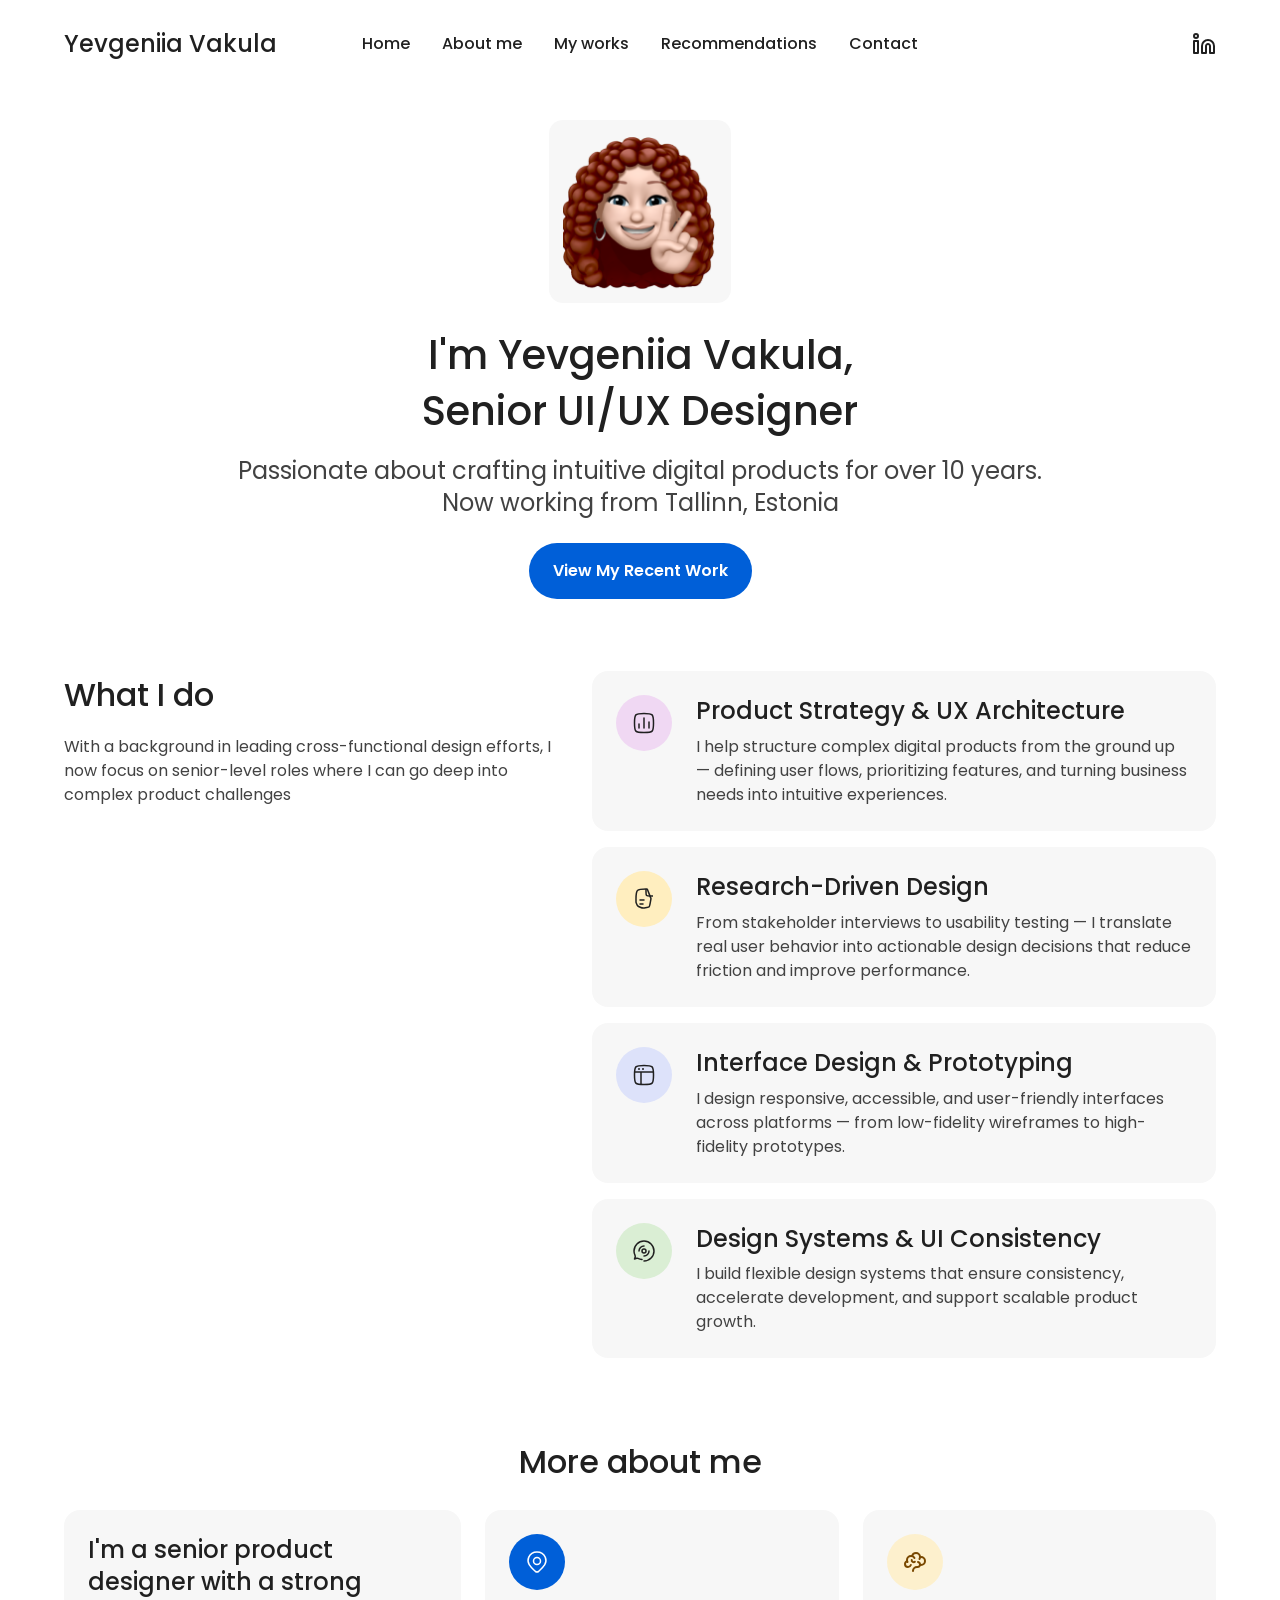
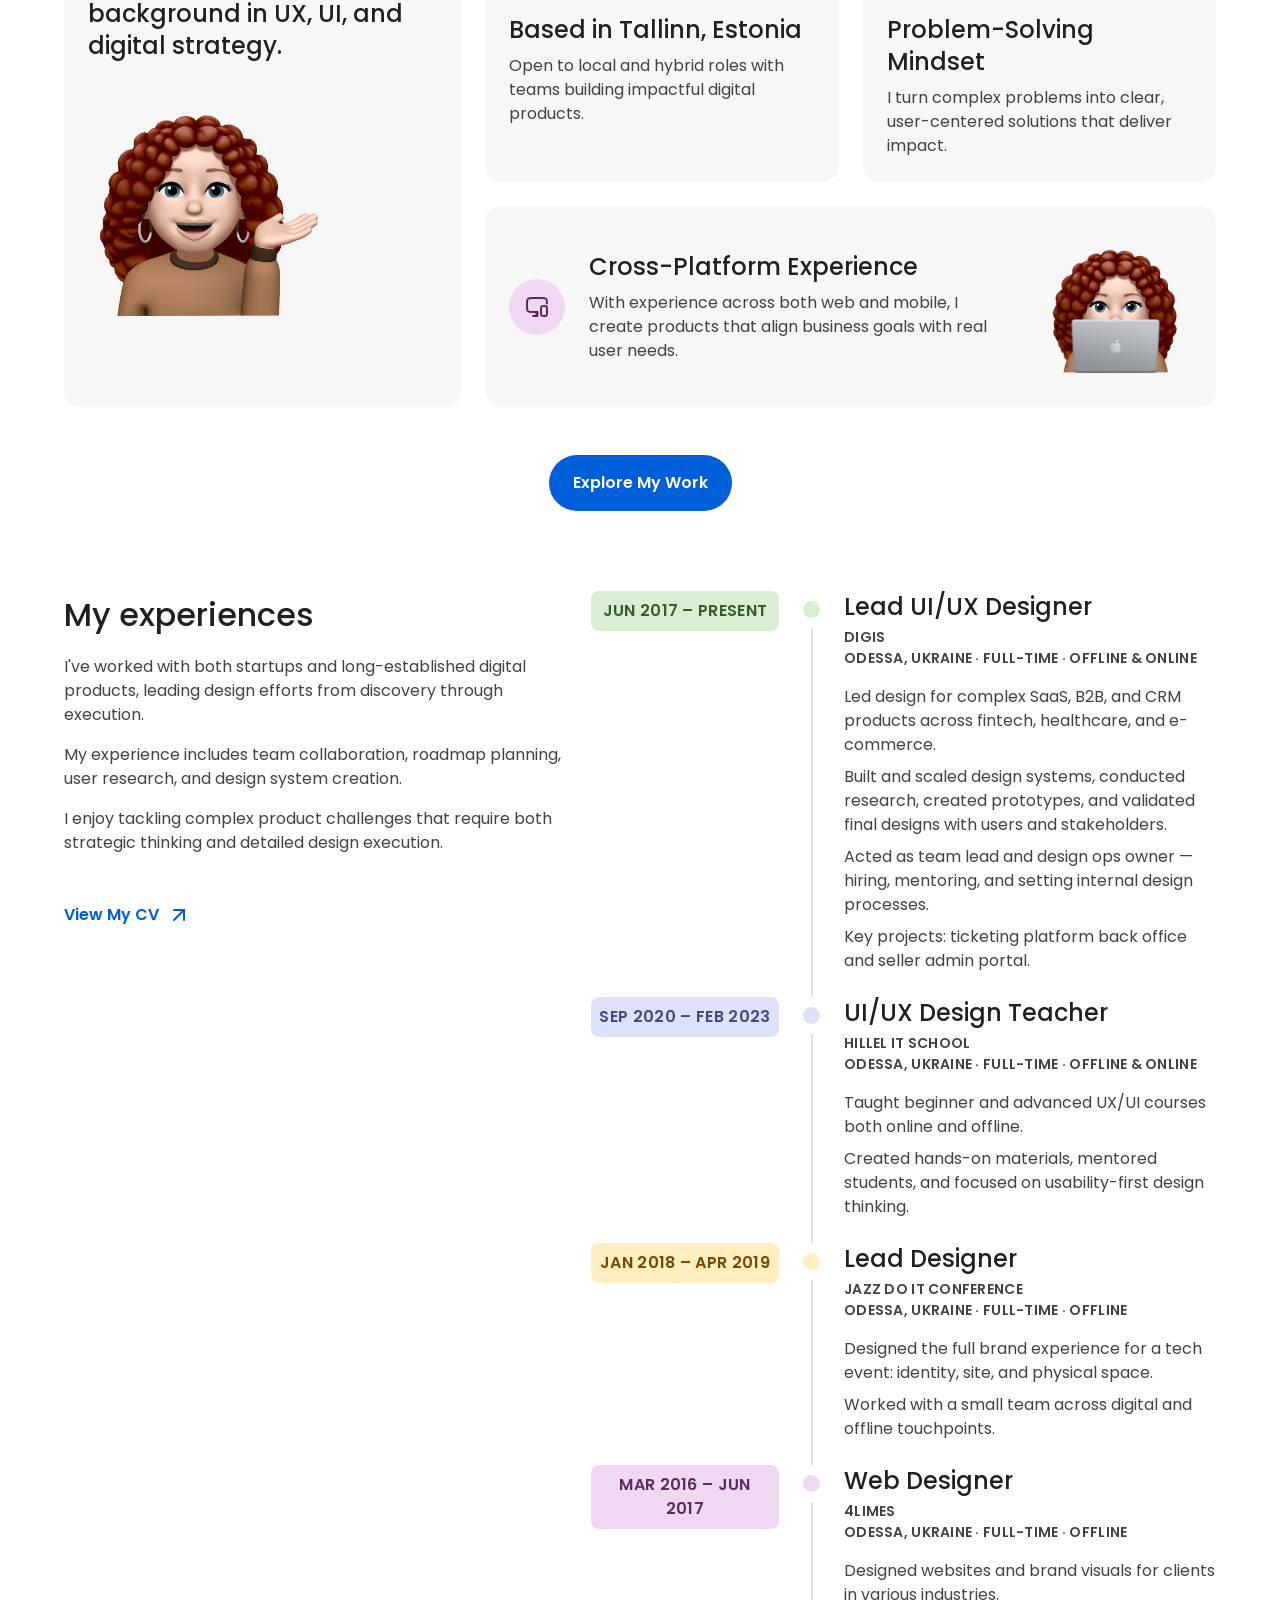
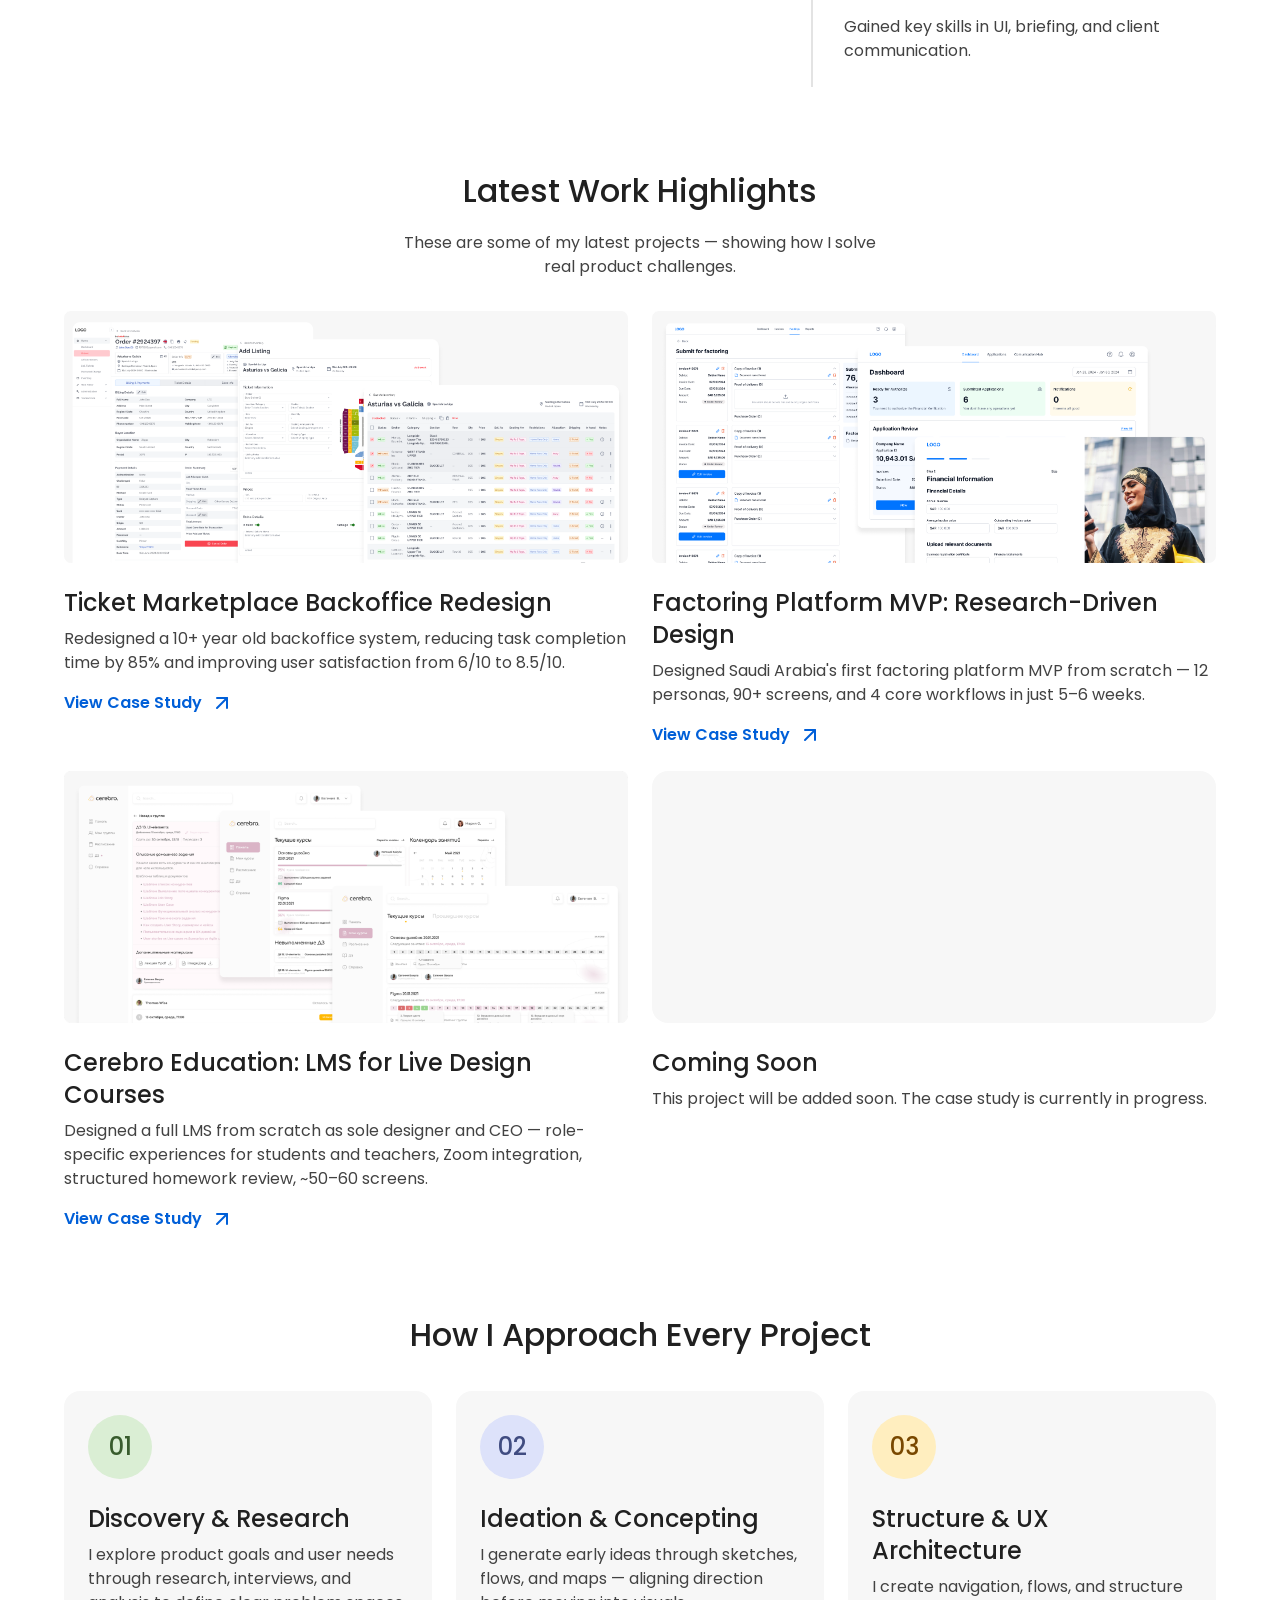
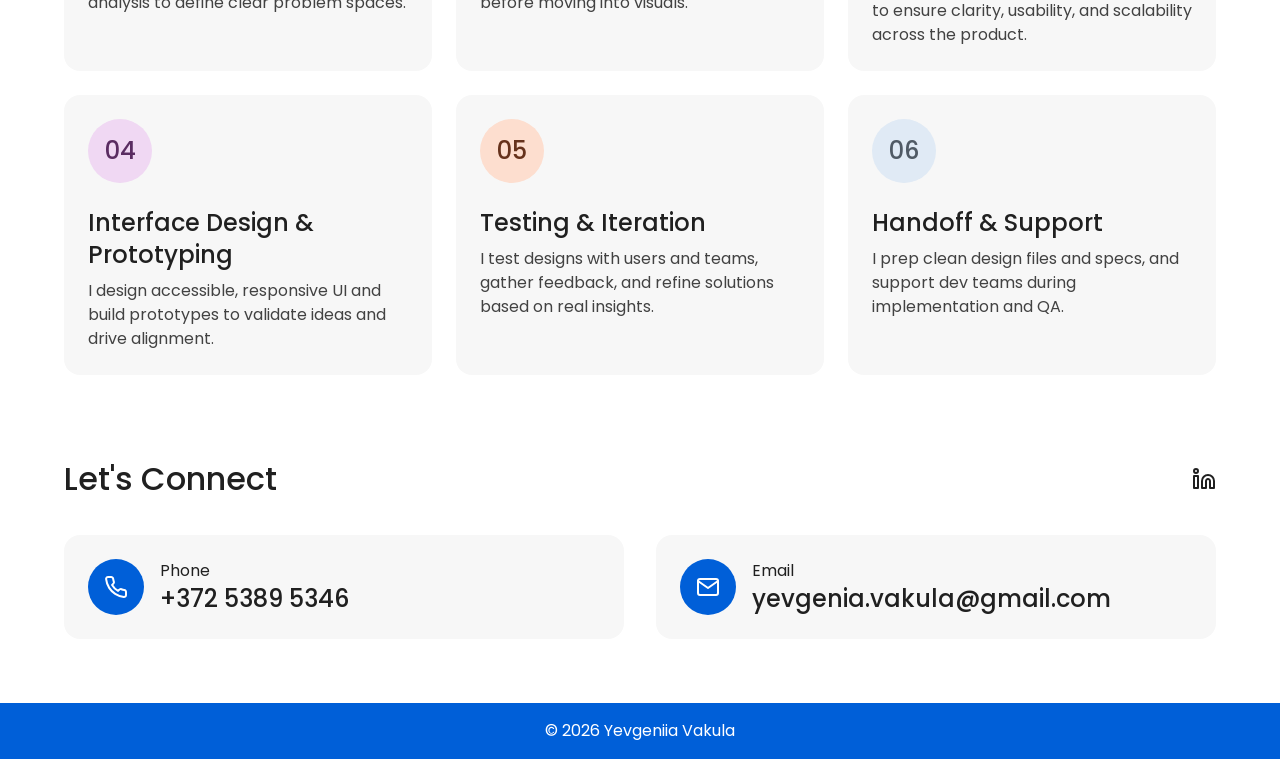
==== public/index.html @ ab2ed12d "comming soon" ====
<!DOCTYPE html>
<html lang="en">
<head>
  <meta charset="UTF-8">
  <meta name="viewport" content="width=device-width, initial-scale=1.0">
  <title>Yevgeniia Vakula — Senior UI/UX Designer</title>
  <link rel="preconnect" href="https://fonts.googleapis.com">
  <link rel="preconnect" href="https://fonts.gstatic.com" crossorigin>
  <link href="https://fonts.googleapis.com/css2?family=Poppins:wght@400;500;600&display=swap" rel="stylesheet">
  <link rel="stylesheet" href="styles.css">
</head>
<body>
  <!-- Header -->
  <header class="header">
    <div class="header__container">
      <a href="index.html" class="header__logo">Yevgeniia Vakula</a>
      <nav class="header__nav">
        <a href="index.html" class="header__link">Home</a>
        <a href="#about" class="header__link">About me</a>
        <a href="#works" class="header__link">My works</a>
        <a href="recommendations.html" class="header__link">Recommendations</a>
        <a href="#contact" class="header__link">Contact</a>
      </nav>
      <div class="header__actions">
        <a href="https://www.linkedin.com/in/yevgeniia-vakula-842a77b6/" target="_blank" rel="noopener" class="header__social" aria-label="LinkedIn">
          <svg width="24" height="24" viewBox="0 0 24 24" fill="none" xmlns="http://www.w3.org/2000/svg">
            <path d="M16 8C17.5913 8 19.1174 8.63214 20.2426 9.75736C21.3679 10.8826 22 12.4087 22 14V21H18V14C18 13.4696 17.7893 12.9609 17.4142 12.5858C17.0391 12.2107 16.5304 12 16 12C15.4696 12 14.9609 12.2107 14.5858 12.5858C14.2107 12.9609 14 13.4696 14 14V21H10V14C10 12.4087 10.6321 10.8826 11.7574 9.75736C12.8826 8.63214 14.4087 8 16 8Z" stroke="currentColor" stroke-width="2" stroke-linecap="round" stroke-linejoin="round"/>
            <path d="M6 9H2V21H6V9Z" stroke="currentColor" stroke-width="2" stroke-linecap="round" stroke-linejoin="round"/>
            <path d="M4 6C5.10457 6 6 5.10457 6 4C6 2.89543 5.10457 2 4 2C2.89543 2 2 2.89543 2 4C2 5.10457 2.89543 6 4 6Z" stroke="currentColor" stroke-width="2" stroke-linecap="round" stroke-linejoin="round"/>
          </svg>
        </a>
        <button class="header__burger" aria-label="Menu" aria-expanded="false">
          <span></span>
          <span></span>
          <span></span>
        </button>
      </div>
    </div>
  </header>

  <!-- Hero Section -->
  <section class="hero">
    <div class="hero__container">
      <div class="hero__sticker">
        <img src="assets/hero-sticker.png" alt="Yevgeniia Vakula" width="154" height="156">
      </div>
      <div class="hero__content">
        <h1 class="title--page hero__title">I'm Yevgeniia Vakula,<br>Senior UI/UX Designer</h1>
        <p class="hero__subtitle">Passionate about crafting intuitive digital products for over 10 years. Now working from Tallinn, Estonia</p>
      </div>
      <a href="#works" class="btn btn--primary">View My Recent Work</a>
    </div>
  </section>

  <!-- Services Section -->
  <section class="services" id="services">
    <div class="services__container">
      <div class="services__intro">
        <h2 class="title--section services__title">What I do</h2>
        <p class="services__subtitle">With a background in leading cross-functional design efforts, I now focus on senior-level roles where I can go deep into complex product challenges</p>
      </div>
      <div class="services__cards">
        <div class="service-card">
          <div class="service-card__icon service-card__icon--purple">
            <img src="assets/icon-analytics.svg" alt="" width="24" height="24">
          </div>
          <div class="service-card__content">
            <h3 class="title--card service-card__title">Product Strategy &amp; UX Architecture</h3>
            <p class="service-card__text">I help structure complex digital products from the ground up — defining user flows, prioritizing features, and turning business needs into intuitive experiences.</p>
          </div>
        </div>
        <div class="service-card">
          <div class="service-card__icon service-card__icon--yellow">
            <img src="assets/icon-file.svg" alt="" width="24" height="24">
          </div>
          <div class="service-card__content">
            <h3 class="title--card service-card__title">Research-Driven Design</h3>
            <p class="service-card__text">From stakeholder interviews to usability testing — I translate real user behavior into actionable design decisions that reduce friction and improve performance.</p>
          </div>
        </div>
        <div class="service-card">
          <div class="service-card__icon service-card__icon--blue">
            <img src="assets/icon-web-design.svg" alt="" width="24" height="24">
          </div>
          <div class="service-card__content">
            <h3 class="title--card service-card__title">Interface Design &amp; Prototyping</h3>
            <p class="service-card__text">I design responsive, accessible, and user-friendly interfaces across platforms — from low-fidelity wireframes to high-fidelity prototypes.</p>
          </div>
        </div>
        <div class="service-card">
          <div class="service-card__icon service-card__icon--green">
            <img src="assets/icon-paint-board.svg" alt="" width="24" height="24">
          </div>
          <div class="service-card__content">
            <h3 class="title--card service-card__title">Design Systems &amp; UI Consistency</h3>
            <p class="service-card__text">I build flexible design systems that ensure consistency, accelerate development, and support scalable product growth.</p>
          </div>
        </div>
      </div>
    </div>
  </section>

  <!-- About Section -->
  <section class="about" id="about">
    <div class="about__container">
      <h2 class="title--section about__title">More about me</h2>
      <div class="about__grid">
        <!-- Left card with intro text and sticker -->
        <div class="about-card about-card--intro">
          <p class="about-card__lead">I'm a senior product designer with a strong background in UX, UI, and digital strategy.</p>
          <img src="assets/sticker-12.png" alt="" class="about-card__sticker about-card__sticker--large" width="238" height="240">
        </div>
        <!-- Right column -->
        <div class="about__right">
          <!-- Top row with two cards -->
          <div class="about__top-row">
            <div class="about-card">
              <div class="about-card__icon about-card__icon--blue">
                <img src="assets/location-01.svg" alt="" width="24" height="24">
              </div>
              <div class="about-card__content">
                <h3 class="title--card about-card__title">Based in Tallinn, Estonia</h3>
                <p class="about-card__text">Open to local and hybrid roles with teams building impactful digital products.</p>
              </div>
            </div>
            <div class="about-card">
              <div class="about-card__icon about-card__icon--yellow">
                <img src="assets/brain.svg" alt="" width="24" height="24">
              </div>
              <div class="about-card__content">
                <h3 class="title--card about-card__title">Problem-Solving Mindset</h3>
                <p class="about-card__text">I turn complex problems into clear, user-centered solutions that deliver impact.</p>
              </div>
            </div>
          </div>
          <!-- Bottom wide card -->
          <div class="about-card about-card--wide">
            <div class="about-card__icon about-card__icon--purple">
              <img src="assets/computer-phone-sync.svg" alt="" width="24" height="24">
            </div>
            <div class="about-card__content">
              <h3 class="title--card about-card__title">Cross-Platform Experience</h3>
              <p class="about-card__text">With experience across both web and mobile, I create products that align business goals with real user needs.</p>
            </div>
            <img src="assets/sticker-24.png" alt="" class="about-card__sticker about-card__sticker--small" width="153" height="152">
          </div>
        </div>
      </div>
      <a href="#works" class="btn btn--primary about__cta">Explore My Work</a>
    </div>
  </section>

  <!-- Experience Section -->
  <section class="experience">
    <div class="experience__container">
      <div class="experience__intro">
        <h2 class="title--section experience__title">My experiences</h2>
        <p class="experience__text">I've worked with both startups and long-established digital products, leading design efforts from discovery through execution.</p>
        <p class="experience__text">My experience includes team collaboration, roadmap planning, user research, and design system creation.</p>
        <p class="experience__text">I enjoy tackling complex product challenges that require both strategic thinking and detailed design execution.</p>
        <a href="#" class="experience__link">
          View My CV
          <svg width="24" height="24" viewBox="0 0 24 24" fill="none" xmlns="http://www.w3.org/2000/svg">
            <path d="M7 17L17 7" stroke="currentColor" stroke-width="2" stroke-linecap="round" stroke-linejoin="round"/>
            <path d="M7 7H17V17" stroke="currentColor" stroke-width="2" stroke-linecap="round" stroke-linejoin="round"/>
          </svg>
        </a>
      </div>
      <div class="timeline">
        <div class="timeline__item timeline__item--green">
          <div class="timeline__date">Jun 2017 – Present</div>
          <div class="timeline__marker">
            <span class="timeline__dot"></span>
            <span class="timeline__line"></span>
          </div>
          <div class="timeline__content">
            <h3 class="title--card timeline__role">Lead UI/UX Designer</h3>
            <p class="timeline__company">DIGIS<br>Odessa, Ukraine · Full-time · Offline &amp; Online</p>
            <p class="timeline__desc">Led design for complex SaaS, B2B, and CRM products across fintech, healthcare, and e-commerce.</p>
            <p class="timeline__desc">Built and scaled design systems, conducted research, created prototypes, and validated final designs with users and stakeholders.</p>
            <p class="timeline__desc">Acted as team lead and design ops owner — hiring, mentoring, and setting internal design processes.</p>
            <p class="timeline__desc">Key projects: ticketing platform back office and seller admin portal.</p>
          </div>
        </div>
        <div class="timeline__item timeline__item--blue">
          <div class="timeline__date">Sep 2020 – Feb 2023</div>
          <div class="timeline__marker">
            <span class="timeline__dot"></span>
            <span class="timeline__line"></span>
          </div>
          <div class="timeline__content">
            <h3 class="title--card timeline__role">UI/UX Design Teacher</h3>
            <p class="timeline__company">Hillel IT School<br>Odessa, Ukraine · Full-time · Offline &amp; Online</p>
            <p class="timeline__desc">Taught beginner and advanced UX/UI courses both online and offline.</p>
            <p class="timeline__desc">Created hands-on materials, mentored students, and focused on usability-first design thinking.</p>
          </div>
        </div>
        <div class="timeline__item timeline__item--yellow">
          <div class="timeline__date">Jan 2018 – Apr 2019</div>
          <div class="timeline__marker">
            <span class="timeline__dot"></span>
            <span class="timeline__line"></span>
          </div>
          <div class="timeline__content">
            <h3 class="title--card timeline__role">Lead Designer</h3>
            <p class="timeline__company">Jazz Do IT Conference<br>Odessa, Ukraine · Full-time · Offline</p>
            <p class="timeline__desc">Designed the full brand experience for a tech event: identity, site, and physical space.</p>
            <p class="timeline__desc">Worked with a small team across digital and offline touchpoints.</p>
          </div>
        </div>
        <div class="timeline__item timeline__item--purple">
          <div class="timeline__date">Mar 2016 – Jun 2017</div>
          <div class="timeline__marker">
            <span class="timeline__dot"></span>
            <span class="timeline__line"></span>
          </div>
          <div class="timeline__content">
            <h3 class="title--card timeline__role">Web Designer</h3>
            <p class="timeline__company">4limes<br>Odessa, Ukraine · Full-time · Offline</p>
            <p class="timeline__desc">Designed websites and brand visuals for clients in various industries.</p>
            <p class="timeline__desc">Gained key skills in UI, briefing, and client communication.</p>
          </div>
        </div>
      </div>
    </div>
  </section>

  <!-- Works Section -->
  <section class="works" id="works">
    <div class="works__container">
      <div class="works__intro">
        <h2 class="title--section works__title">Latest Work Highlights</h2>
        <p class="works__subtitle">These are some of my latest projects — showing how I solve<br>real product challenges.</p>
      </div>
      <div class="works__grid">
        <article class="work-card">
          <div class="work-card__image">
            <img src="assets/work-card-ticket-marketplace.png" alt="Ticket Marketplace Backoffice Redesign - showing order management, listing forms, and seat map interfaces">
          </div>
          <div class="work-card__content">
            <h3 class="title--card work-card__title">Ticket Marketplace Backoffice Redesign</h3>
            <p class="work-card__text">Redesigned a 10+ year old backoffice system, reducing task completion time by 85% and improving user satisfaction from 6/10 to 8.5/10.</p>
            <a href="ticket-marketplace-backoffice-redesign.html" class="work-card__link">
              View Case Study
              <svg width="24" height="24" viewBox="0 0 24 24" fill="none" xmlns="http://www.w3.org/2000/svg">
                <path d="M7 17L17 7" stroke="currentColor" stroke-width="2" stroke-linecap="round" stroke-linejoin="round"/>
                <path d="M7 7H17V17" stroke="currentColor" stroke-width="2" stroke-linecap="round" stroke-linejoin="round"/>
              </svg>
            </a>
          </div>
        </article>
        <article class="work-card">
          <div class="work-card__image">
            <img src="assets/case02-preview.png" alt="Factoring Platform MVP - showing registration, dashboard, and approval workflow interfaces">
          </div>
          <div class="work-card__content">
            <h3 class="title--card work-card__title">Factoring Platform MVP: Research-Driven Design</h3>
            <p class="work-card__text">Designed Saudi Arabia's first factoring platform MVP from scratch — 12 personas, 90+ screens, and 4 core workflows in just 5–6 weeks.</p>
            <a href="factoring-platform-mvp.html" class="work-card__link">
              View Case Study
              <svg width="24" height="24" viewBox="0 0 24 24" fill="none" xmlns="http://www.w3.org/2000/svg">
                <path d="M7 17L17 7" stroke="currentColor" stroke-width="2" stroke-linecap="round" stroke-linejoin="round"/>
                <path d="M7 7H17V17" stroke="currentColor" stroke-width="2" stroke-linecap="round" stroke-linejoin="round"/>
              </svg>
            </a>
          </div>
        </article>
        <article class="work-card">
          <div class="work-card__image">
            <img src="assets/case03-cover.png" alt="Cerebro Education LMS — student and teacher dashboards, lesson navigation, and homework review interfaces">
          </div>
          <div class="work-card__content">
            <h3 class="title--card work-card__title">Cerebro Education: LMS for Live Design Courses</h3>
            <p class="work-card__text">Designed a full LMS from scratch as sole designer and CEO — role-specific experiences for students and teachers, Zoom integration, structured homework review, ~50–60 screens.</p>
            <a href="cerebro-education-lms.html" class="work-card__link">
              View Case Study
              <svg width="24" height="24" viewBox="0 0 24 24" fill="none" xmlns="http://www.w3.org/2000/svg">
                <path d="M7 17L17 7" stroke="currentColor" stroke-width="2" stroke-linecap="round" stroke-linejoin="round"/>
                <path d="M7 7H17V17" stroke="currentColor" stroke-width="2" stroke-linecap="round" stroke-linejoin="round"/>
              </svg>
            </a>
          </div>
        </article>
        <article class="work-card">
          <div class="work-card__image"></div>
          <div class="work-card__content">
            <h3 class="title--card work-card__title">Coming Soon</h3>
            <p class="work-card__text">This project will be added soon. The case study is currently in progress.</p>
          </div>
        </article>
      </div>
    </div>
  </section>

  <!-- Process Section -->
  <section class="process">
    <div class="process__container">
      <h2 class="title--section process__title">How I Approach Every Project</h2>
      <div class="process__cards is-collapsed">
        <div class="process-card">
          <span class="process-card__badge process-card__badge--1">01</span>
          <div class="process-card__content">
            <h3 class="title--card process-card__title">Discovery &amp; Research</h3>
            <p class="process-card__text">I explore product goals and user needs through research, interviews, and analysis to define clear problem spaces.</p>
          </div>
        </div>
        <div class="process-card">
          <span class="process-card__badge process-card__badge--2">02</span>
          <div class="process-card__content">
            <h3 class="title--card process-card__title">Ideation &amp; Concepting</h3>
            <p class="process-card__text">I generate early ideas through sketches, flows, and maps — aligning direction before moving into visuals.</p>
          </div>
        </div>
        <div class="process-card">
          <span class="process-card__badge process-card__badge--3">03</span>
          <div class="process-card__content">
            <h3 class="title--card process-card__title">Structure &amp; UX Architecture</h3>
            <p class="process-card__text">I create navigation, flows, and structure to ensure clarity, usability, and scalability across the product.</p>
          </div>
        </div>
        <div class="process-card">
          <span class="process-card__badge process-card__badge--4">04</span>
          <div class="process-card__content">
            <h3 class="title--card process-card__title">Interface Design &amp; Prototyping</h3>
            <p class="process-card__text">I design accessible, responsive UI and build prototypes to validate ideas and drive alignment.</p>
          </div>
        </div>
        <div class="process-card">
          <span class="process-card__badge process-card__badge--5">05</span>
          <div class="process-card__content">
            <h3 class="title--card process-card__title">Testing &amp; Iteration</h3>
            <p class="process-card__text">I test designs with users and teams, gather feedback, and refine solutions based on real insights.</p>
          </div>
        </div>
        <div class="process-card">
          <span class="process-card__badge process-card__badge--6">06</span>
          <div class="process-card__content">
            <h3 class="title--card process-card__title">Handoff &amp; Support</h3>
            <p class="process-card__text">I prep clean design files and specs, and support dev teams during implementation and QA.</p>
          </div>
        </div>
      </div>
      <button class="process__toggle" aria-expanded="false">
        <span class="process__toggle-more">Show more</span>
        <span class="process__toggle-less">Show less</span>
      </button>
    </div>
  </section>

  <!-- Contact / Footer -->
  <footer class="footer" id="contact">
    <!-- Let's Connect Section -->
    <div class="footer__connect">
      <div class="footer__connect-header">
        <h2 class="title--section footer__title">Let's Connect</h2>
        <a href="https://www.linkedin.com/in/yevgeniia-vakula-842a77b6/" target="_blank" rel="noopener" class="footer__social" aria-label="LinkedIn">
          <svg width="24" height="24" viewBox="0 0 24 24" fill="none" xmlns="http://www.w3.org/2000/svg">
            <path d="M16 8C17.5913 8 19.1174 8.63214 20.2426 9.75736C21.3679 10.8826 22 12.4087 22 14V21H18V14C18 13.4696 17.7893 12.9609 17.4142 12.5858C17.0391 12.2107 16.5304 12 16 12C15.4696 12 14.9609 12.2107 14.5858 12.5858C14.2107 12.9609 14 13.4696 14 14V21H10V14C10 12.4087 10.6321 10.8826 11.7574 9.75736C12.8826 8.63214 14.4087 8 16 8Z" stroke="currentColor" stroke-width="2" stroke-linecap="round" stroke-linejoin="round"/>
            <path d="M6 9H2V21H6V9Z" stroke="currentColor" stroke-width="2" stroke-linecap="round" stroke-linejoin="round"/>
            <path d="M4 6C5.10457 6 6 5.10457 6 4C6 2.89543 5.10457 2 4 2C2.89543 2 2 2.89543 2 4C2 5.10457 2.89543 6 4 6Z" stroke="currentColor" stroke-width="2" stroke-linecap="round" stroke-linejoin="round"/>
          </svg>
        </a>
      </div>
      <div class="footer__cards">
        <div class="footer__card">
          <div class="footer__card-icon">
            <svg width="24" height="24" viewBox="0 0 24 24" fill="none" xmlns="http://www.w3.org/2000/svg">
              <path d="M22 16.92V19.92C22.0011 20.1985 21.9441 20.4742 21.8325 20.7293C21.7209 20.9845 21.5573 21.2136 21.3521 21.4019C21.1469 21.5901 20.9046 21.7335 20.6408 21.8227C20.3769 21.9119 20.0974 21.9451 19.82 21.92C16.7428 21.5856 13.787 20.5341 11.19 18.85C8.77383 17.3147 6.72533 15.2662 5.19 12.85C3.49998 10.2412 2.44824 7.271 2.12 4.18C2.09501 3.90347 2.12788 3.62476 2.21651 3.36162C2.30513 3.09849 2.44757 2.85669 2.63477 2.65162C2.82196 2.44655 3.04981 2.28271 3.30379 2.17052C3.55778 2.05833 3.83234 2.00026 4.11 2H7.11C7.59531 1.99522 8.06579 2.16708 8.43376 2.48353C8.80173 2.79999 9.04208 3.23945 9.11 3.72C9.23662 4.68007 9.47145 5.62273 9.81 6.53C9.94455 6.88792 9.97366 7.27691 9.89391 7.65088C9.81415 8.02485 9.62886 8.36811 9.36 8.64L8.09 9.91C9.51356 12.4135 11.5865 14.4864 14.09 15.91L15.36 14.64C15.6319 14.3711 15.9752 14.1858 16.3491 14.1061C16.7231 14.0263 17.1121 14.0555 17.47 14.19C18.3773 14.5286 19.3199 14.7634 20.28 14.89C20.7658 14.9585 21.2094 15.2032 21.5265 15.5775C21.8437 15.9518 22.0122 16.4296 22 16.92Z" stroke="currentColor" stroke-width="2" stroke-linecap="round" stroke-linejoin="round"/>
            </svg>
          </div>
          <div class="footer__card-content">
            <span class="footer__card-label">Phone</span>
            <a href="tel:+37253895346" class="footer__card-value">+372 5389 5346</a>
          </div>
        </div>
        <div class="footer__card">
          <div class="footer__card-icon">
            <svg width="24" height="24" viewBox="0 0 24 24" fill="none" xmlns="http://www.w3.org/2000/svg">
              <path d="M4 4H20C21.1 4 22 4.9 22 6V18C22 19.1 21.1 20 20 20H4C2.9 20 2 19.1 2 18V6C2 4.9 2.9 4 4 4Z" stroke="currentColor" stroke-width="2" stroke-linecap="round" stroke-linejoin="round"/>
              <path d="M22 6L12 13L2 6" stroke="currentColor" stroke-width="2" stroke-linecap="round" stroke-linejoin="round"/>
            </svg>
          </div>
          <div class="footer__card-content">
            <span class="footer__card-label">Email</span>
            <a href="mailto:yevgenia.vakula@gmail.com" class="footer__card-value">yevgenia.vakula@gmail.com</a>
          </div>
        </div>
      </div>
    </div>
    <!-- Copyright -->
    <div class="footer__copyright">
      <p>&copy; 2026 Yevgeniia Vakula</p>
    </div>
  </footer>

  <script src="script.js"></script>
</body>
</html>
---- public/styles.css ----
/* ============================================
   Design Tokens & CSS Variables
   ============================================ */
:root {
  /* Colors */
  --color-primary: #003662;
  --color-primary-light: #dfecff;
  --color-text-dark: #202020;
  --color-text-body: #424242;
  --color-white: #ffffff;
  --color-gray: #d9d9d9;

  /* Typography */
  --font-family: 'Poppins', -apple-system, BlinkMacSystemFont, 'Segoe UI', Roboto, sans-serif;
  
  /* Font sizes - using clamp for fluid typography */
  --fs-h1: clamp(2rem, 5vw, 3rem);       /* 32px - 48px */
  --fs-h2: clamp(1.5rem, 3vw, 2rem);     /* 24px - 32px */
  --fs-h3: clamp(1.25rem, 2vw, 1.5rem);  /* 20px - 24px */
  --fs-body: clamp(0.938rem, 1.5vw, 1rem); /* 15px - 16px */
  --fs-small: 0.875rem;                   /* 14px */
  
  /* Line heights */
  --lh-tight: 1.33;
  --lh-normal: 1.5;
  --lh-loose: 2;

  /* Spacing */
  --space-xs: 0.5rem;   /* 8px */
  --space-sm: 1rem;     /* 16px */
  --space-md: 1.5rem;   /* 24px */
  --space-lg: 2rem;     /* 32px */
  --space-xl: 4rem;     /* 64px */
  
  /* Container */
  --container-max: 1440px;
  --container-padding: clamp(1.25rem, 5vw, 6.25rem); /* 20px - 100px */

  /* Border radius */
  --radius-sm: 8px;
  --radius-md: 16px;
  --radius-full: 999px;

  /* Transitions */
  --transition-fast: 150ms ease;
  --transition-normal: 300ms ease;
}

/* ============================================
   Reset & Base Styles
   ============================================ */
*, *::before, *::after {
  box-sizing: border-box;
  margin: 0;
  padding: 0;
}

html {
  scroll-behavior: smooth;
  -webkit-text-size-adjust: 100%;
}

body {
  font-family: var(--font-family);
  font-size: var(--fs-body);
  font-weight: 400;
  line-height: var(--lh-normal);
  color: var(--color-text-body);
  background-color: var(--color-white);
  -webkit-font-smoothing: antialiased;
  -moz-osx-font-smoothing: grayscale;
}

img {
  max-width: 100%;
  height: auto;
  display: block;
}

a {
  color: inherit;
  text-decoration: none;
  transition: color var(--transition-fast);
}

button {
  font: inherit;
  cursor: pointer;
  border: none;
  background: none;
}

ul, ol {
  list-style: none;
}

h1, h2, h3, h4, h5, h6 {
  font-weight: 500;
  color: var(--color-text-dark);
  line-height: var(--lh-tight);
}

p {
  margin-bottom: var(--space-sm);
}

p:last-child {
  margin-bottom: 0;
}

strong {
  font-weight: 600;
}

/* ============================================
   Utility Classes
   ============================================ */
.container {
  width: 100%;
  max-width: var(--container-max);
  margin: 0 auto;
  padding-left: var(--container-padding);
  padding-right: var(--container-padding);
}

.visually-hidden {
  position: absolute;
  width: 1px;
  height: 1px;
  padding: 0;
  margin: -1px;
  overflow: hidden;
  clip: rect(0, 0, 0, 0);
  white-space: nowrap;
  border: 0;
}

/* Title Utility Classes - clamp-based typography tiers */
.title--page {
  font-size: clamp(1.75rem, 4vw, 2.5rem); /* 28px - 40px */
  line-height: 1.4;
}

.title--section {
  font-size: clamp(1.5rem, 2.5vw, 2rem); /* 24px - 32px */
  line-height: 1.5;
}

.title--card {
  font-size: clamp(1.25rem, 2vw, 1.5rem); /* 20px - 24px */
  line-height: 1.33;
}

.title--meta {
  font-size: 1rem; /* 16px */
  font-weight: 500;
  line-height: 1.5; /* 24px */
}

/* ============================================
   Button Styles
   ============================================ */
.btn {
  display: inline-flex;
  align-items: center;
  justify-content: center;
  gap: var(--space-xs);
  padding: 16px 24px;
  font-size: 1rem;
  font-weight: 600;
  line-height: 1.5;
  border-radius: var(--radius-full);
  transition: background-color var(--transition-fast), transform var(--transition-fast);
}

.btn:hover {
  transform: translateY(-2px);
}

.btn:active {
  transform: translateY(0);
}

.btn--primary {
  background-color: #005fd8;
  color: var(--color-white);
}

.btn--primary:hover {
  background-color: #0052bd;
}

.btn--icon svg,
.btn--icon img {
  width: 24px;
  height: 24px;
  flex-shrink: 0;
  filter: brightness(0) invert(1);
}

/* ============================================
   Header
   ============================================ */
.header {
  position: relative;
  z-index: 100;
  background-color: var(--color-white);
  transition: box-shadow var(--transition-normal);
}

.header.is-scrolled {
  box-shadow: none;
}

.header__container {
  display: grid;
  grid-template-columns: 1fr auto 1fr;
  align-items: center;
  padding: var(--space-md) var(--container-padding);
  max-width: var(--container-max);
  margin: 0 auto;
}

.header__logo {
  font-size: var(--fs-h3);
  font-weight: 500;
  color: var(--color-text-dark);
}

.header__logo:hover {
  color: #005FD8;
}

.header__nav {
  display: flex;
  align-items: center;
  gap: var(--space-sm);
}

.header__link {
  font-size: var(--fs-body);
  font-weight: 500;
  color: var(--color-text-dark);
  padding: var(--space-xs) var(--space-xs);
}

.header__link:hover,
.header__link--active {
  color: #005FD8;
}

.header__social {
  color: var(--color-text-dark);
}

.header__social:hover {
  color: #005FD8;
}

.header__social svg {
  display: block;
}

.header__actions {
  display: flex;
  align-items: center;
  gap: var(--space-sm);
  justify-content: flex-end;
}

.header__burger {
  display: none;
  flex-direction: column;
  justify-content: space-between;
  width: 24px;
  height: 18px;
  padding: 0;
}

.header__burger span {
  display: block;
  width: 100%;
  height: 2px;
  background-color: var(--color-text-dark);
  transition: transform var(--transition-fast), opacity var(--transition-fast);
}

/* ============================================
   Hero Section
   ============================================ */
.hero {
  background-color: var(--color-white);
  padding: 32px var(--container-padding);
}

.hero__container {
  display: flex;
  flex-direction: column;
  align-items: center;
  gap: 24px;
  max-width: var(--container-max);
  margin: 0 auto;
}

.hero__sticker {
  display: flex;
  align-items: center;
  justify-content: center;
  background-color: #f7f7f7;
  border-radius: 14px;
  padding: 14px;
}

.hero__sticker img {
  width: 154px;
  height: auto;
  display: block;
}

.hero__content {
  max-width: 817px;
  text-align: center;
}

.hero__title {
  margin-bottom: var(--space-sm);
}

.hero__subtitle {
  font-size: clamp(1rem, 2vw, 1.5rem);
  line-height: 1.33;
  color: var(--color-text-body);
}

/* ============================================
   Services Section
   ============================================ */
.services {
  padding: 40px 0;
}

.services__container {
  max-width: var(--container-max);
  margin: 0 auto;
  padding: 0 var(--container-padding);
  display: flex;
  align-items: flex-start;
  gap: 24px;
}

.services__intro {
  width: 504px;
  flex-shrink: 0;
  display: flex;
  flex-direction: column;
  gap: 16px;
  position: sticky;
  top: 100px;
  align-self: flex-start;
}

.services__title {
  margin-bottom: 0;
}

.services__subtitle {
  font-size: 16px;
  line-height: 24px;
  color: var(--color-text-body);
}

.services__cards {
  display: flex;
  flex-direction: column;
  gap: 16px;
  flex: 1;
  min-width: 0;
}

.service-card {
  display: flex;
  gap: 24px;
  padding: 24px;
  background-color: #f7f7f7;
  border-radius: 16px;
}

.service-card__icon {
  width: 56px;
  height: 56px;
  flex-shrink: 0;
  border-radius: 999px;
  display: flex;
  align-items: center;
  justify-content: center;
}

.service-card__icon--purple {
  background-color: #f0d8f3;
}

.service-card__icon--yellow {
  background-color: #ffeebf;
}

.service-card__icon--blue {
  background-color: #dde2fa;
}

.service-card__icon--green {
  background-color: #daeed4;
}

.service-card__icon img {
  width: 24px;
  height: 24px;
}

.service-card__content {
  display: flex;
  flex-direction: column;
  gap: 8px;
  flex: 1;
  min-width: 0;
}

.service-card__title {
  /* Typography via .title--card */
}

.service-card__text {
  font-size: 16px;
  line-height: 24px;
  margin-bottom: 0;
}

/* ============================================
   About Section
   ============================================ */
.about {
  background-color: var(--color-white);
  padding: 40px 0;
}

.about__container {
  display: flex;
  flex-direction: column;
  align-items: center;
  gap: var(--space-md);
  max-width: var(--container-max);
  margin: 0 auto;
  padding: 0 var(--container-padding);
}

.about__title {
  text-align: center;
  margin: 0;
}

.about__grid {
  display: flex;
  gap: var(--space-md);
  width: 100%;
}

.about__right {
  display: flex;
  flex-direction: column;
  gap: var(--space-md);
  flex: 1;
  min-width: 0;
}

.about__top-row {
  display: flex;
  gap: var(--space-md);
}

.about__top-row .about-card {
  flex: 1;
  min-width: 0;
}

/* About Cards */
.about-card {
  background-color: #f7f7f7;
  border-radius: var(--radius-md);
  padding: var(--space-md);
  display: flex;
  flex-direction: column;
  gap: var(--space-md);
}

.about-card--intro {
  width: 397px;
  flex-shrink: 0;
}

.about-card--wide {
  flex-direction: row;
  align-items: center;
  gap: var(--space-md);
}

.about-card--wide .about-card__content {
  flex: 1;
  min-width: 0;
}

.about-card__lead {
  font-size: 24px;
  font-weight: 500;
  line-height: 32px;
  color: var(--color-text-dark);
  margin: 0;
}

.about-card__content {
  display: flex;
  flex-direction: column;
  gap: var(--space-xs);
}

.about-card__title {
  margin: 0;
}

.about-card__text {
  font-size: 16px;
  line-height: 24px;
  color: var(--color-text-body);
  margin: 0;
}

/* Icon circles */
.about-card__icon {
  width: 56px;
  height: 56px;
  border-radius: var(--radius-full);
  display: flex;
  align-items: center;
  justify-content: center;
  flex-shrink: 0;
}

.about-card__icon img {
  width: 24px;
  height: 24px;
}

.about-card__icon--blue {
  background-color: #005fd8;
}

.about-card__icon--yellow {
  background-color: rgba(255, 238, 191, 0.75);
}

.about-card__icon--purple {
  background-color: #f0d8f3;
}

/* Stickers */
.about-card__sticker {
  display: block;
}

.about-card__sticker--large {
  width: 238px;
  height: auto;
}

.about-card__sticker--small {
  width: 153px;
  height: auto;
  flex-shrink: 0;
}

/* About CTA button */
.about__cta {
  margin-top: var(--space-md);
}

/* ============================================
   Experience Section
   ============================================ */
.experience {
  background-color: var(--color-white);
  padding: 40px 0;
}

.experience__container {
  display: flex;
  gap: var(--space-md);
  max-width: var(--container-max);
  margin: 0 auto;
  padding: 0 var(--container-padding);
}

.experience__intro {
  width: 503px;
  flex-shrink: 0;
  position: sticky;
  top: 40px;
  align-self: flex-start;
}

.experience__title {
  margin-bottom: var(--space-sm);
}

.experience__text {
  margin-bottom: var(--space-sm);
}

.experience__intro .btn {
  margin-top: var(--space-lg);
}

.experience__link {
  display: inline-flex;
  align-items: center;
  gap: 8px;
  margin-top: var(--space-lg);
  font-size: 1rem;
  font-weight: 600;
  line-height: 1.5;
  color: #005fd8;
  border-radius: var(--radius-sm);
  transition: opacity var(--transition-fast);
}

.experience__link:hover {
  opacity: 0.8;
}

.experience__link img,
.experience__link svg {
  width: 24px;
  height: 24px;
  flex-shrink: 0;
}

/* Timeline */
.timeline {
  flex: 1;
}

.timeline__item {
  display: flex;
  gap: var(--space-md);
}

.timeline__date {
  width: 188px;
  flex-shrink: 0;
  font-size: var(--fs-body);
  font-weight: 600;
  text-transform: uppercase;
  letter-spacing: 0.02em;
  text-align: center;
  padding: 8px;
  border-radius: var(--radius-sm);
  background-color: var(--timeline-pill-bg, #daeed4);
  color: var(--timeline-pill-color, #385c2d);
  align-self: flex-start;
}

.timeline__marker {
  display: flex;
  flex-direction: column;
  align-items: center;
  gap: 10px;
  padding-top: 10px;
}

.timeline__dot {
  width: 17px;
  height: 17px;
  border-radius: 50%;
  background-color: var(--timeline-dot-color, #daeed4);
  flex-shrink: 0;
}

.timeline__line {
  width: 2px;
  flex: 1;
  background-color: #e3e3e3;
}

.timeline__content {
  flex: 1;
  padding-bottom: var(--space-md);
}

.timeline__role {
  margin-bottom: 4px;
}

.timeline__company {
  font-size: var(--fs-small);
  font-weight: 600;
  text-transform: uppercase;
  letter-spacing: 0.02em;
  color: var(--color-text-body);
  margin-bottom: var(--space-sm);
}

.timeline__desc {
  margin-bottom: var(--space-xs);
}

/* Timeline item color modifiers */
.timeline__item--green {
  --timeline-pill-bg: #daeed4;
  --timeline-pill-color: #385c2d;
  --timeline-dot-color: #daeed4;
}

.timeline__item--blue {
  --timeline-pill-bg: #dde2fa;
  --timeline-pill-color: #404c81;
  --timeline-dot-color: #dde2fa;
}

.timeline__item--yellow {
  --timeline-pill-bg: #ffeebf;
  --timeline-pill-color: #794800;
  --timeline-dot-color: #ffeebf;
}

.timeline__item--purple {
  --timeline-pill-bg: #f0d8f3;
  --timeline-pill-color: #5a2c61;
  --timeline-dot-color: #f0d8f3;
}

.timeline__item--orange {
  --timeline-pill-bg: #fddecf;
  --timeline-pill-color: #66321c;
  --timeline-dot-color: #fddecf;
}

/* ============================================
   Works Section
   ============================================ */
.works {
  padding: 40px 0;
}

.works__container {
  max-width: var(--container-max);
  margin: 0 auto;
  padding: 0 var(--container-padding);
  display: flex;
  flex-direction: column;
  align-items: center;
  gap: var(--space-lg);
}

.works__intro {
  display: flex;
  flex-direction: column;
  align-items: center;
  gap: var(--space-sm);
  text-align: center;
}

.works__title {
  text-align: center;
}

.works__subtitle {
  font-size: 1rem;
  line-height: 24px;
  color: var(--color-text-body);
  max-width: 608px;
  margin: 0;
}

.works__grid {
  display: grid;
  grid-template-columns: repeat(2, 1fr);
  gap: var(--space-md);
  width: 100%;
}

.work-card {
  display: flex;
  flex-direction: column;
  gap: var(--space-md);
  position: relative;
  cursor: pointer;
  transition: transform var(--transition-fast);
}

.work-card:hover {
  transform: translateY(-4px);
}

.work-card__image {
  width: 100%;
  aspect-ratio: 608 / 272;
  background-color: #f7f7f7;
  border-radius: var(--radius-md);
}

.work-card__content {
  display: flex;
  flex-direction: column;
  gap: var(--space-xs);
}

.work-card__title {
  /* Typography via .title--card */
}

.work-card__text {
  margin-bottom: 0;
}

.work-card__link {
  display: inline-flex;
  align-items: center;
  gap: var(--space-xs);
  font-weight: 600;
  line-height: 24px;
  color: #005fd8;
  margin-top: var(--space-xs);
}

.work-card__link::before {
  content: '';
  position: absolute;
  inset: 0;
  z-index: 1;
}

.work-card__link:hover {
  text-decoration: underline;
}

.work-card__link svg {
  width: 24px;
  height: 24px;
}

/* ============================================
   Process Section
   ============================================ */
.process {
  background-color: var(--color-white);
  padding: 40px 0;
}

.process__container {
  max-width: var(--container-max);
  margin: 0 auto;
  padding: 0 var(--container-padding);
  display: flex;
  flex-direction: column;
  align-items: center;
  gap: var(--space-lg);
}

.process__title {
  text-align: center;
  width: 100%;
}

.process__cards {
  display: grid;
  grid-template-columns: repeat(3, 1fr);
  gap: 24px;
  width: 100%;
}

.process-card {
  background-color: #f7f7f7;
  padding: 24px;
  border-radius: 16px;
  display: flex;
  flex-direction: column;
  gap: 24px;
}

.process-card__badge {
  width: 64px;
  height: 64px;
  border-radius: 50%;
  display: flex;
  align-items: center;
  justify-content: center;
  font-size: 24px;
  font-weight: 500;
  line-height: 24px;
  flex-shrink: 0;
}

/* Badge color variants */
.process-card__badge--1 {
  background-color: #daeed4;
  color: #385c2d;
}

.process-card__badge--2 {
  background-color: #dde2fa;
  color: #404c81;
}

.process-card__badge--3 {
  background-color: #ffeebf;
  color: #794800;
}

.process-card__badge--4 {
  background-color: #f0d8f3;
  color: #5a2c61;
}

.process-card__badge--5 {
  background-color: #fddecf;
  color: #66321c;
}

.process-card__badge--6 {
  background-color: #e0eaf5;
  color: #505a65;
}

.process-card__content {
  display: flex;
  flex-direction: column;
  gap: 8px;
}

.process-card__title {
  /* Typography via .title--card */
}

.process-card__text {
  font-size: 16px;
  line-height: 24px;
  color: var(--color-text-body);
  margin-bottom: 0;
}

/* Toggle button - hidden on desktop */
.process__toggle {
  display: none;
  font-size: 16px;
  font-weight: 600;
  line-height: 24px;
  color: #005fd8;
  background: none;
  border: none;
  cursor: pointer;
  padding: 0;
  transition: opacity var(--transition-fast);
}

.process__toggle:hover {
  opacity: 0.8;
}

.process__toggle-less {
  display: none;
}

.process__toggle[aria-expanded="true"] .process__toggle-more {
  display: none;
}

.process__toggle[aria-expanded="true"] .process__toggle-less {
  display: inline;
}

/* ============================================
   Footer
   ============================================ */
.footer {
  background-color: var(--color-white);
}

/* Let's Connect Section */
.footer__connect {
  display: flex;
  flex-direction: column;
  gap: 32px;
  max-width: var(--container-max);
  margin: 0 auto;
  padding: 40px var(--container-padding) 64px;
}

.footer__connect-header {
  display: flex;
  align-items: center;
  justify-content: space-between;
}

.footer__title {
  margin: 0;
}

.footer__social {
  color: var(--color-text-dark);
  display: flex;
  align-items: center;
  justify-content: center;
}

.footer__social:hover {
  color: #005fd8;
}

.footer__social svg {
  display: block;
}

/* Contact Cards Row */
.footer__cards {
  display: flex;
  gap: 32px;
}

.footer__card {
  flex: 1;
  display: flex;
  gap: 16px;
  align-items: flex-start;
  background-color: #f7f7f7;
  padding: 24px;
  border-radius: 16px;
}

.footer__card-icon {
  display: flex;
  align-items: center;
  justify-content: center;
  background-color: #005fd8;
  padding: 16px;
  border-radius: 999px;
  flex-shrink: 0;
}

.footer__card-icon svg {
  display: block;
  color: var(--color-white);
}

.footer__card-content {
  display: flex;
  flex-direction: column;
}

.footer__card-label {
  font-size: 16px;
  font-weight: 400;
  line-height: 24px;
  color: var(--color-text-dark);
}

.footer__card-value {
  font-size: 24px;
  font-weight: 500;
  line-height: 32px;
  color: var(--color-text-dark);
}

.footer__card-value:hover {
  color: #005fd8;
}

/* Copyright Bar */
.footer__copyright {
  background-color: #005fd8;
  padding: 16px var(--container-padding);
  text-align: center;
}

.footer__copyright p {
  font-size: 16px;
  font-weight: 400;
  line-height: 24px;
  color: var(--color-white);
  margin: 0;
}

/* ============================================
   Case Study Page - New Layout
   ============================================ */

/* Title for case page (40px/56px semibold) */
.title--case-page {
  font-size: clamp(1.75rem, 4vw, 2.5rem); /* 28px - 40px */
  font-weight: 600;
  line-height: 1.4;
  color: var(--color-text-dark);
}

/* Case Hero */
.case-hero {
  padding: 40px 0;
}

.case-hero__container {
  max-width: var(--container-max);
  margin: 0 auto;
  padding: 0 var(--container-padding);
  display: flex;
  flex-direction: column;
  gap: 64px;
}

.case-hero__info {
  display: flex;
  flex-direction: column;
  gap: 32px;
}

.case-hero__title {
  text-align: center;
  margin: 0;
}

/* Case Cover Image */
.case-hero__cover {
  width: 100%;
  background-color: #f7f7f7;
  border-radius: 16px;
  overflow: hidden;
}

.case-hero__cover-img {
  width: 100%;
  height: auto;
  display: block;
}

/* Hero Grid: Left column + Overview card */
.case-hero__grid {
  display: flex;
  gap: 24px;
  width: 100%;
}

.case-hero__left {
  flex: 1;
  display: flex;
  flex-direction: column;
  gap: 24px;
  min-width: 0;
}

/* Overview Card */
.case-card--overview {
  width: 397px;
  flex-shrink: 0;
  align-self: stretch;
}

.case-overview__items {
  display: flex;
  flex-direction: column;
  gap: 16px;
}

.case-overview__item {
  display: flex;
  flex-direction: column;
  gap: 4px;
}

.case-overview__label {
  font-size: 16px;
  font-weight: 600;
  line-height: 24px;
  text-transform: uppercase;
  letter-spacing: 0.02em;
  color: var(--color-text-body);
}

.case-overview__value {
  font-size: 16px;
  font-weight: 400;
  line-height: 24px;
  color: var(--color-text-dark);
  margin: 0;
}

.case-overview__value p {
  margin: 0;
}

/* Case Card Base */
.case-card {
  background-color: #f7f7f7;
  border-radius: 16px;
  padding: 24px;
  display: flex;
  flex-direction: column;
  gap: 8px;
}

/* Card Variations */
.case-card--gray {
  background-color: #f7f7f7;
}

.case-card--gray h2,
.case-card--gray h4 {
  margin: 0;
}

.case-card--gray p {
  margin: 0;
}

.case-card--orange {
  background-color: #fddecf;
}

.case-card--orange h2,
.case-card--orange h4,
.case-card__title--orange {
  color: #66321c;
  margin: 0;
}

.case-card--orange p {
  color: #66321c;
  margin: 0;
}

.case-card--green {
  background-color: #daeed4;
}

.case-card--green h2,
.case-card--green h4,
.case-card__title--green {
  color: #385c2d;
  margin: 0;
}

.case-card--green p {
  color: #385c2d;
  margin: 0;
}

/* Bullets list */
.case-list--bullets li::before {
  background-color: var(--color-text-body);
}

/* Case Sections */
.case-section {
  padding: 40px 0;
}

.case-section--compact {
  padding: 24px 0;
}

.case-section--research .case-image-frame {
  border: none;
}

.case-section--nav {
  padding-top: 40px;
  padding-bottom: 64px;
}

.case-section__container {
  max-width: var(--container-max);
  margin: 0 auto;
  padding: 0 var(--container-padding);
}

.case-section__header {
  display: flex;
  flex-direction: column;
  gap: 16px;
  margin-bottom: 32px;
}

.case-section__header--center {
  text-align: center;
  align-items: center;
}

.case-section__subtitle {
  font-size: 16px;
  line-height: 24px;
  color: var(--color-text-body);
  max-width: 606px;
  margin: 0;
}

.case-section__subtitle--wide {
  max-width: 780px;
}

/* Case Cards */
.case-cards-row {
  display: flex;
  gap: 24px;
}

.case-card--half {
  flex: 1;
  min-width: 0;
}

.case-card__header {
  display: flex;
  align-items: center;
  gap: 24px;
}

.case-card__icon {
  width: 56px;
  height: 56px;
  border-radius: 50%;
  display: flex;
  align-items: center;
  justify-content: center;
  flex-shrink: 0;
}

.case-card__icon--yellow {
  background-color: rgba(255, 238, 191, 0.75);
}

.case-card__icon--blue {
  background-color: #005fd8;
}

.case-card__icon--blue img {
  filter: brightness(0) invert(1);
}

.case-card__icon--purple {
  background-color: #f0d8f3;
}

.case-card__icon--green {
  background-color: #daeed4;
}

/* Case List (bullet points) */
.case-list {
  display: flex;
  flex-direction: column;
  gap: 16px;
  list-style: none;
  margin: 0;
  padding: 0;
}

.case-list li {
  display: flex;
  align-items: flex-start;
  gap: 8px;
  font-size: 16px;
  line-height: 24px;
  color: var(--color-text-body);
}

.case-list li::before {
  content: '';
  width: 8px;
  height: 8px;
  background-color: var(--color-text-body);
  border-radius: 50%;
  flex-shrink: 0;
  margin-top: 8px;
}

/* Green list styling (for My Solution cards) */
.case-list.case-list--green {
  list-style: disc;
  padding-left: 24px;
  gap: 8px;
}

.case-list.case-list--green li {
  display: list-item;
  list-style-type: disc;
  color: #385c2d;
}

.case-list.case-list--green li::marker {
  color: #385c2d;
}

.case-list.case-list--green li::before {
  display: none;
}

/* Case Approach Layout (My Approach section) */
.case-approach {
  display: flex;
  gap: 24px;
}

.case-approach__column {
  flex: 1;
  display: flex;
  flex-direction: column;
  gap: 24px;
}

.case-approach__header {
  display: flex;
  align-items: center;
  gap: 24px;
}

.case-approach__icon {
  width: 56px;
  height: 56px;
  border-radius: 50%;
  display: flex;
  align-items: center;
  justify-content: center;
  flex-shrink: 0;
}

.case-approach__icon--green {
  background-color: #daeed4;
}

.case-approach__icon--blue {
  background-color: #005fd8;
}

.case-approach__icon--blue img {
  filter: brightness(0) invert(1);
}

.case-approach__items {
  display: flex;
  flex-direction: column;
  gap: 8px;
}

.case-approach__item {
  background-color: #f7f7f7;
  padding: 16px;
  border-radius: 12px;
  font-size: 16px;
  line-height: 24px;
  color: var(--color-text-body);
}

/* Solution Block */
.case-solution-block {
  display: flex;
  flex-direction: column;
  gap: 56px;
  margin-bottom: 80px;
}

.case-solution-block:last-child {
  margin-bottom: 0;
}

/* Solution Intro (header + cards grouped) */
.case-solution__intro {
  display: flex;
  flex-direction: column;
  align-items: center;
  gap: 16px;
}

/* Solution Header (label + title) */
.case-solution__header {
  display: flex;
  flex-direction: column;
  align-items: center;
  gap: 16px;
}

.case-solution__label {
  display: inline-flex;
  padding: 8px;
  border-radius: 8px;
  background-color: #e0eaf5;
  font-size: 16px;
  font-weight: 600;
  line-height: 24px;
  text-transform: uppercase;
  letter-spacing: 0.02em;
  color: #505a65;
}

.case-solution__label--purple {
  background-color: #f0d8f3;
  color: #5a2c61;
}

.case-solution__title {
  text-align: center;
  margin: 0;
}

/* Solution Row (cards + images side by side) */
.case-solution-row {
  display: flex;
  gap: 24px;
  margin-bottom: 32px;
}

.case-solution__cards {
  width: 396px;
  flex-shrink: 0;
  display: flex;
  flex-direction: column;
  gap: 24px;
}

.case-solution__images {
  flex: 1;
  display: flex;
  flex-direction: column;
  gap: 16px;
  min-width: 0;
}

/* Solution Section (title + image) */
.case-solution__section {
  display: flex;
  flex-direction: column;
  gap: 24px;
}

.case-solution__section h4 {
  margin: 0;
}

/* Image Frame */
.case-image-frame {
  border: 1px solid #e3e5e8;
  border-radius: 16px;
  overflow: hidden;
}

.case-image-frame__img {
  width: 100%;
  height: 100%;
  object-fit: cover;
  display: block;
}

.case-image-frame--full {
  width: 100%;
}

.case-image-frame--half {
  flex: 1;
  min-width: 0;
}

/* Image Caption */
.case-image-caption {
  font-size: 16px;
  line-height: 24px;
  color: var(--color-text-body);
  margin: 0;
}

/* Images Row (side by side) */
.case-images-row {
  display: flex;
  gap: 24px;
}

/* Modals Grid */
.case-modals-grid {
  display: flex;
  gap: 24px;
}

.case-modals-grid__left {
  width: 555px;
  flex-shrink: 0;
  display: flex;
  flex-direction: column;
  gap: 24px;
}

.case-modals-grid__right {
  flex: 1;
  min-width: 0;
}

/* Case Impact Items */
.case-impact-list {
  display: flex;
  flex-direction: column;
  gap: 16px;
}

.case-impact-item {
  display: flex;
  gap: 16px;
  align-items: flex-start;
}

.case-impact-item__icon {
  width: 40px;
  height: 40px;
  border-radius: 50%;
  display: flex;
  align-items: center;
  justify-content: center;
  flex-shrink: 0;
}

.case-impact-item__icon--purple {
  background-color: #f0d8f3;
}

.case-impact-item__icon--green {
  background-color: #daeed4;
}

.case-impact-item__icon--blue {
  background-color: #dde2fa;
}

.case-impact-item__icon--yellow {
  background-color: #ffeebf;
}

.case-impact-item__content {
  display: flex;
  flex-direction: column;
  gap: 4px;
  font-size: 16px;
  line-height: 24px;
}

.case-impact-item__content strong {
  color: var(--color-text-dark);
}

.case-impact-item__content span {
  color: var(--color-text-body);
}

/* Image Placeholders */
.case-image-placeholder {
  background-color: #f7f7f7;
  border-radius: 16px;
  flex: 1;
  min-height: 200px;
}

.case-image-placeholder--wide {
  width: 100%;
  height: 240px;
  flex: none;
}

.case-image-placeholder--large {
  width: 100%;
  height: 360px;
  flex: none;
  background-color: #f7f7f7;
  border-radius: 16px;
}

/* Flow Section */
.case-flow-section {
  display: flex;
  flex-direction: column;
  gap: 40px;
}

.case-flow-block {
  display: flex;
  flex-direction: column;
  gap: 16px;
}

.case-flow-block h4 {
  margin: 0;
}

.case-flow-header {
  display: flex;
  align-items: center;
  gap: 16px;
  flex-wrap: wrap;
}

.case-flow-hint {
  font-size: 1rem;
  line-height: 1.5;
  font-weight: 400;
  color: var(--color-text-body);
}

.case-flow-image {
  width: 100%;
  height: auto;
  border-radius: 8px;
}

/* Case Chips (Design System) */
.case-chips {
  display: flex;
  flex-wrap: wrap;
  gap: 16px;
  justify-content: center;
}

.case-chip {
  padding: 8px;
  border-radius: 8px;
  font-size: 16px;
  font-weight: 600;
  line-height: 24px;
  text-transform: uppercase;
  letter-spacing: 0.02em;
}

.case-chip--green {
  background-color: #daeed4;
  color: #385c2d;
}

.case-chip--blue {
  background-color: #dde2fa;
  color: #404c81;
}

.case-chip--yellow {
  background-color: #ffeebf;
  color: #794800;
}

.case-chip--purple {
  background-color: #f0d8f3;
  color: #5a2c61;
}

.case-chip--orange {
  background-color: #fddecf;
  color: #66321c;
}

.case-chip--gray {
  background-color: #e0eaf5;
  color: #505a65;
}

/* Case Challenges */
.case-challenges {
  display: flex;
  gap: 24px;
}

.case-challenge-card {
  flex: 1;
  background-color: #f7f7f7;
  border-radius: 16px;
  padding: 24px;
  display: flex;
  flex-direction: column;
  gap: 24px;
}

.case-challenge-card__badge {
  width: 64px;
  height: 64px;
  border-radius: 50%;
  display: flex;
  align-items: center;
  justify-content: center;
  font-size: 24px;
  font-weight: 500;
  line-height: 24px;
}

.case-challenge-card__badge--green {
  background-color: #daeed4;
  color: #385c2d;
}

.case-challenge-card__badge--blue {
  background-color: #dde2fa;
  color: #404c81;
}

.case-challenge-card__badge--yellow {
  background-color: #ffeebf;
  color: #794800;
}

.case-challenge-card__badge--purple {
  background-color: #f0d8f3;
  color: #5a2c61;
}

.case-challenge-card__content {
  display: flex;
  flex-direction: column;
  gap: 8px;
}

.case-challenge-card__content h4 {
  margin: 0;
}

.case-challenge-card__content p {
  margin: 0;
}

/* Why This Project Matters */
.case-why-matters {
  display: flex;
  gap: 24px;
}

.case-why-matters__intro {
  width: 503px;
  flex-shrink: 0;
  display: flex;
  flex-direction: column;
  gap: 16px;
}

.case-why-matters__intro h2 {
  margin: 0;
}

.case-why-matters__intro p {
  margin: 0;
}

.case-why-matters__competencies {
  flex: 1;
  display: flex;
  flex-direction: column;
  gap: 24px;
}

.case-why-matters__competencies h3 {
  margin: 0;
}

.case-competencies-list {
  display: flex;
  flex-direction: column;
  gap: 8px;
}

.case-competency-item {
  background-color: #f7f7f7;
  padding: 16px;
  border-radius: 16px;
  font-size: 16px;
  line-height: 24px;
  color: var(--color-text-body);
}

/* Two-column text layout */
.case-text-columns {
  display: flex;
  gap: 24px;
}

.case-text-columns > * {
  flex: 1;
  min-width: 0;
}

/* Case Navigation Cards */
.case-nav-cards {
  display: flex;
  gap: 32px;
}

.case-nav-card {
  flex: 1;
  display: flex;
  align-items: center;
  gap: 16px;
  background-color: #f7f7f7;
  padding: 24px;
  border-radius: 16px;
  transition: background-color var(--transition-fast);
}

.case-nav-card:hover {
  background-color: #ebebeb;
}

.case-nav-card--next {
  justify-content: flex-end;
}

.case-nav-card svg {
  flex-shrink: 0;
  color: var(--color-text-dark);
}

.case-nav-card__content {
  display: flex;
  flex-direction: column;
}

.case-nav-card__label {
  font-size: 16px;
  line-height: 24px;
  color: var(--color-text-dark);
}

.case-nav-card__title {
  font-size: 24px;
  font-weight: 500;
  line-height: 32px;
  color: var(--color-text-dark);
}

/* ============================================
   Recommendations Page
   ============================================ */
.recommendations__hero {
  background-color: var(--color-primary-light);
  padding: var(--space-xl) 0;
  text-align: center;
}

.recommendations__hero-container {
  max-width: var(--container-max);
  margin: 0 auto;
  padding: 0 var(--container-padding);
}

.recommendations__title {
  margin-bottom: var(--space-sm);
}

.recommendations__subtitle {
  font-size: clamp(1.125rem, 2vw, 1.5rem);
}

.recommendations__list {
  padding: var(--space-xl) 0;
}

.recommendations__container {
  max-width: var(--container-max);
  margin: 0 auto;
  padding: 0 var(--container-padding);
  display: grid;
  grid-template-columns: repeat(2, 1fr);
  gap: var(--space-lg);
}

.testimonial {
  background-color: var(--color-primary-light);
  padding: var(--space-lg);
  border-radius: var(--radius-md);
}

.testimonial__quote {
  font-size: var(--fs-body);
  font-style: italic;
  line-height: var(--lh-normal);
  margin-bottom: var(--space-md);
}

.testimonial__author {
  display: flex;
  align-items: center;
  gap: var(--space-sm);
}

.testimonial__avatar {
  width: 56px;
  height: 56px;
  border-radius: 50%;
  background-color: var(--color-gray);
  flex-shrink: 0;
}

.testimonial__name {
  display: block;
  font-weight: 600;
  color: var(--color-text-dark);
}

.testimonial__role {
  font-size: var(--fs-small);
  color: var(--color-text-body);
}

.recommendations__cta {
  background-color: var(--color-primary-light);
  padding: var(--space-xl) 0;
  text-align: center;
}

.recommendations__cta-container {
  max-width: var(--container-max);
  margin: 0 auto;
  padding: 0 var(--container-padding);
}

.recommendations__cta-title {
  margin-bottom: var(--space-sm);
}

.recommendations__cta-text {
  max-width: 600px;
  margin: 0 auto var(--space-lg);
}

/* ============================================
   How I Worked / Process Flow
   ============================================ */

/* Subsection title (24px/32px) */
.title--subsection {
  font-size: clamp(1.25rem, 2vw, 1.5rem);
  line-height: 1.33;
  font-weight: 500;
  color: var(--color-text-dark);
}

/* Process title centered */
.case-process__title {
  text-align: center;
  margin-bottom: 24px;
}

/* Wider subtitle for How I Worked */
.case-section__subtitle--wide {
  max-width: 816px;
}

/* Process flow wrapper */
.case-process-wrapper {
  position: relative;
  margin-bottom: 40px;
  /* Shrink to fit content and center */
  display: flex;
  flex-direction: column;
  width: fit-content;
  max-width: 100%;
  margin-left: auto;
  margin-right: auto;
}

/* Process flow row */
.case-process-flow {
  display: flex;
  align-items: center;
  gap: 8px;
}

/* Curved return arrow - aligned with chip centers */
.case-process-arrow-return {
  display: block;
  /* Offset by half chip width (75px) on each side to align with chip centers */
  width: calc(100% - 150px);
  max-width: 1100px;
  height: auto;
  margin: 8px auto 0;
}

/* Process chips */
.case-process-chip {
  width: 150px;
  padding: 8px;
  border-radius: 8px;
  font-size: 16px;
  font-weight: 600;
  line-height: 24px;
  text-transform: uppercase;
  letter-spacing: 0.02em;
  text-align: center;
  flex-shrink: 0;
}

.case-process-chip--green {
  background-color: #daeed4;
  color: #385c2d;
}

.case-process-chip--blue {
  background-color: #dde2fa;
  color: #404c81;
}

.case-process-chip--yellow {
  background-color: #ffeebf;
  color: #794800;
}

.case-process-chip--purple {
  background-color: #f0d8f3;
  color: #5a2c61;
}

.case-process-chip--orange {
  background-color: #fddecf;
  color: #66321c;
}

/* Process arrow */
.case-process-arrow {
  flex: 1;
  min-width: 60px;
  max-width: 108px;
  height: 15px;
}

/* ============================================
   Solutions Block Layout
   ============================================ */

/* Solution block container */
.case-solution-block {
  display: flex;
  flex-direction: column;
  gap: 56px;
  margin-bottom: 80px;
}

.case-solution-block:last-child {
  margin-bottom: 0;
}

/* Solution row (side by side) */
.case-solution-row {
  display: flex;
  gap: 24px;
  margin-bottom: 24px;
}

/* Narrow card for problem */
.case-card--narrow {
  width: 398px;
  flex-shrink: 0;
  align-self: flex-start;
}

/* Stack of cards (for solutions 2 & 3) */
.case-solution-cards-stack {
  width: 397px;
  flex-shrink: 0;
  display: flex;
  flex-direction: column;
  gap: 24px;
}

/* Solution card with header (My Solution) */
.case-solution-card {
  width: 397px;
  flex-shrink: 0;
  display: flex;
  flex-direction: column;
  gap: 24px;
}

.case-solution-card__header {
  display: flex;
  align-items: center;
  gap: 24px;
}

/* Comparison images container */
.case-comparison-images {
  flex: 1;
  display: flex;
  flex-direction: column;
  gap: 24px;
  min-width: 0;
}

/* Comparison frame with label */
.case-comparison-frame {
  position: relative;
  border: 1px solid #f7f7f7;
  border-radius: 16px;
  overflow: hidden;
  flex: 1;
  min-height: 200px;
}

.case-comparison-frame .case-image-placeholder {
  border-radius: 0;
  min-height: 100%;
}

/* Comparison labels */
.case-comparison-label {
  position: absolute;
  top: 8px;
  right: 8px;
  padding: 4px 8px;
  border-radius: 4px;
  font-size: 12px;
  font-weight: 600;
  line-height: 18px;
  text-transform: uppercase;
  letter-spacing: 0.02em;
  z-index: 1;
}

.case-comparison-label--reference {
  background-color: #f5dbdb;
  color: #7a3838;
}

.case-comparison-label--redesign {
  background-color: #daeed4;
  color: #385c2d;
}

/* Comparison images */
.case-comparison-image {
  width: 100%;
  height: 100%;
  object-fit: cover;
  border-radius: 16px;
}

/* Flow section */
.case-flow-section {
  display: flex;
  flex-direction: column;
  gap: 40px;
}

.case-flow-block {
  display: flex;
  flex-direction: column;
  gap: 16px;
}

/* Flow image placeholders */
.case-image-placeholder--flow {
  width: 100%;
  height: 60px;
  flex: none;
}

.case-image-placeholder--flow-tall {
  width: 100%;
  height: 180px;
  flex: none;
}

/* Flow images */
.case-flow-image {
  width: 100%;
  height: auto;
  border-radius: 8px;
}

/* Side by side images row */
.case-images-row {
  display: flex;
  gap: 24px;
}

/* Detail images */
.case-detail-image {
  flex: 1;
  min-width: 0;
  border-radius: 16px;
  border: 1px solid #f7f7f7;
  object-fit: cover;
}

.case-image-placeholder--half {
  flex: 1;
  min-height: 300px;
  aspect-ratio: 3196 / 2036;
}

/* ============================================
   Impact Metrics Grid
   ============================================ */

.case-impact-grid {
  background-color: #f7f7f7;
  border-radius: 16px;
  padding: 24px;
  text-align: center;
  display: flex;
  flex-direction: column;
  align-items: center;
  gap: 24px;
}

.case-impact-grid__title {
  margin: 0;
}

.case-impact-grid__items {
  display: flex;
  gap: 16px;
  width: 100%;
}

.case-impact-metric {
  flex: 1;
  display: flex;
  flex-direction: column;
  align-items: center;
  gap: 8px;
  text-align: center;
}

.case-impact-metric__value {
  font-size: 40px;
  font-weight: 600;
  line-height: 40px;
  color: #005fd8;
}

.case-impact-metric__content {
  display: flex;
  flex-direction: column;
  gap: 0;
  font-size: 16px;
  line-height: 24px;
}

.case-impact-metric__content strong {
  font-weight: 600;
  text-transform: uppercase;
  letter-spacing: 0.02em;
  color: var(--color-text-dark);
}

.case-impact-metric__content span {
  color: var(--color-text-body);
}

/* Impact grid modifiers */
.case-impact-grid--blue .case-impact-metric__content strong {
  color: #005fd8;
}

.case-impact-grid__also-included {
  margin: 0;
  font-size: 16px;
  line-height: 24px;
  color: var(--color-text-body);
  width: 100%;
}

.case-impact-grid__also-included strong {
  color: #005fd8;
  text-transform: uppercase;
  letter-spacing: 0.02em;
}

/* ============================================
   Section Header Spacing Modifiers
   ============================================ */

.case-section__header--gap-lg {
  margin-bottom: 64px;
}

.case-section__header--gap-md {
  margin-bottom: 40px;
}

/* ============================================
   Before/After Slider
   ============================================ */

.ba-slider {
  position: relative;
  overflow: hidden;
  border: 1px solid #f7f7f7;
  border-radius: 16px;
  user-select: none;
}

.ba-slider__before {
  display: block;
  width: 100%;
}

.ba-slider__before img {
  width: 100%;
  height: auto;
  display: block;
}

.ba-slider__after {
  position: absolute;
  top: 0;
  left: 0;
  width: 100%;
  height: 100%;
  clip-path: inset(0 0 0 var(--position, 50%));
  background-color: #fff;
}

.ba-slider__after img {
  width: 100%;
  height: auto;
  display: block;
}

.ba-slider__line {
  position: absolute;
  top: 0;
  bottom: 0;
  left: var(--position, 50%);
  width: 2px;
  background-color: #005fd8;
  transform: translateX(-50%);
  pointer-events: none;
  z-index: 2;
}

.ba-slider__handle {
  position: absolute;
  top: 50%;
  left: var(--position, 50%);
  transform: translate(-50%, -50%);
  width: 42px;
  height: 42px;
  border-radius: 50%;
  background-color: #005fd8;
  display: flex;
  align-items: center;
  justify-content: center;
  pointer-events: none;
  z-index: 3;
  box-shadow: 0 2px 8px rgba(0, 0, 0, 0.15);
}

.ba-slider__handle svg {
  flex-shrink: 0;
}

.ba-slider__range {
  position: absolute;
  top: 0;
  left: 0;
  width: 100%;
  height: 100%;
  opacity: 0;
  cursor: ew-resize;
  z-index: 4;
  margin: 0;
  padding: 0;
  -webkit-appearance: none;
  appearance: none;
}

.ba-slider__label {
  position: absolute;
  top: 15px;
  padding: 4px;
  border-radius: 4px;
  background-color: #005fd8;
  font-size: 12px;
  font-weight: 600;
  line-height: 18px;
  text-transform: uppercase;
  letter-spacing: 0.02em;
  color: #fff;
  z-index: 2;
  pointer-events: none;
}

.ba-slider__label--before {
  left: 15px;
}

.ba-slider__label--after {
  right: 15px;
}

/* ============================================
   Problem/Solution Cards
   ============================================ */

.case-ps-row {
  display: flex;
  gap: 24px;
  flex-wrap: wrap;
}

.case-ps-card {
  display: flex;
  align-items: flex-end;
  justify-content: space-between;
  gap: 24px;
  padding: 24px;
  background-color: #f7f7f7;
  border-radius: 16px;
}

.case-ps-card--problem {
  flex-direction: row;
  align-items: flex-end;
  flex: 1;
  min-width: 0;
}

.case-ps-card--insight {
  flex-direction: row;
  align-items: flex-end;
  flex: 1;
  min-width: 0;
  position: relative;
  padding-right: 340px;
}

.case-ps-card--solution {
  background-color: #f7f7f7;
  flex-direction: column;
  align-items: flex-start;
  flex: 1;
  min-width: 0;
}

.case-ps-card__body {
  flex: 1;
  min-width: 0;
  display: flex;
  flex-direction: column;
  gap: 8px;
  align-self: stretch;
}

.case-ps-card__body p {
  margin: 0;
  font-size: 16px;
  line-height: 24px;
  color: var(--color-text-body);
}

.case-ps-card__header {
  display: flex;
  align-items: center;
  gap: 24px;
}

.case-ps-card__header h4,
.case-ps-card__header p {
  margin: 0;
}

.case-ps-card__icon {
  width: 56px;
  height: 56px;
  border-radius: 50%;
  display: flex;
  align-items: center;
  justify-content: center;
  flex-shrink: 0;
}

.case-ps-card__icon--green {
  background-color: #daeed4;
}

.case-ps-card__icon--orange {
  background-color: #fddecf;
}

.case-ps-card__sticker-wrap {
  flex-shrink: 0;
}

.case-ps-card__sticker {
  object-fit: contain;
}

.case-ps-card__sticker--lg {
  width: 152px;
  height: 152px;
}

.case-ps-card__sticker--sm {
  width: 56px;
  height: 56px;
}

.case-ps-card--insight .case-ps-card__sticker-wrap {
  position: absolute;
  top: 24px;
  bottom: 24px;
  right: 24px;
  flex-shrink: unset;
}

.case-ps-card--insight .case-ps-card__sticker {
  height: 100%;
  width: auto;
  object-position: bottom right;
}

.case-ps-card--insight .case-ps-card__sticker--lg,
.case-ps-card--insight .case-ps-card__sticker--sm {
  width: auto;
  height: 100%;
}

.case-ps-list {
  margin: 0;
  padding-left: 20px;
  display: flex;
  flex-direction: column;
  gap: 8px;
  list-style-type: disc;
}

.case-ps-list li {
  font-size: 16px;
  line-height: 24px;
  color: var(--color-text-dark);
}

.case-ps-card--solution h4 {
  color: var(--color-text-dark);
  margin: 0;
}

/* ============================================
   Process Timeline
   ============================================ */

.case-process-timeline {
  display: flex;
  gap: 24px;
}

.case-process-timeline__intro {
  width: 503px;
  flex-shrink: 0;
  position: sticky;
  top: 40px;
  align-self: flex-start;
  display: flex;
  flex-direction: column;
  gap: 16px;
}

.case-process-timeline__intro h2 {
  margin: 0;
}

.case-process-timeline__intro p {
  margin: 0;
  font-size: 16px;
  line-height: 24px;
  color: var(--color-text-body);
}

.case-process-timeline__steps {
  display: flex;
  flex-direction: column;
  gap: 0;
}

.case-process-timeline .timeline__date {
  width: auto;
}

.case-process-timeline .timeline__content {
  display: flex;
  flex-direction: column;
  gap: 16px;
}

.case-process-timeline .timeline__content h3 {
  margin: 0;
}

.case-process-timeline .timeline__desc {
  margin-bottom: 0;
}

.case-step {
  display: grid;
  grid-template-columns: auto auto 1fr;
  grid-template-rows: auto 1fr;
  gap: 0 16px;
  align-items: start;
}

.case-step__badge {
  grid-row: 1;
  grid-column: 1;
  padding: 8px 16px;
  border-radius: 8px;
  font-size: 14px;
  font-weight: 600;
  text-transform: uppercase;
  letter-spacing: 0.02em;
  flex-shrink: 0;
}

.case-step__badge--green { background-color: #daeed4; color: #385c2d; }
.case-step__badge--blue { background-color: #dde2fa; color: #404c81; }
.case-step__badge--yellow { background-color: #ffeebf; color: #794800; }
.case-step__badge--purple { background-color: #f0d8f3; color: #5a2c61; }
.case-step__badge--orange { background-color: #fddecf; color: #66321c; }

.case-step__marker {
  grid-row: 1 / -1;
  grid-column: 2;
  display: flex;
  flex-direction: column;
  align-items: center;
  padding-top: 8px;
}

.case-step__dot {
  width: 12px;
  height: 12px;
  border-radius: 50%;
  flex-shrink: 0;
}

.case-step__dot--green { background-color: #385c2d; }
.case-step__dot--blue { background-color: #404c81; }
.case-step__dot--yellow { background-color: #794800; }
.case-step__dot--purple { background-color: #5a2c61; }
.case-step__dot--orange { background-color: #66321c; }

.case-step__line {
  display: block;
  width: 2px;
  flex: 1;
  min-height: 24px;
  background-color: #e3e5e8;
  margin-top: 8px;
}

.case-step__content {
  grid-row: 1 / -1;
  grid-column: 3;
  display: flex;
  flex-direction: column;
  gap: 16px;
  padding-bottom: 32px;
}

.case-step__content h3,
.case-step__content h4 {
  margin: 0;
}

.case-step__content p {
  margin: 0;
  font-size: 16px;
  line-height: 24px;
  color: var(--color-text-body);
}

.case-step__list {
  margin: 0;
  padding-left: 20px;
  font-size: 16px;
  line-height: 24px;
  color: var(--color-text-body);
  list-style-type: disc;
}

.case-step__insights {
  display: flex;
  flex-direction: column;
  gap: 8px;
}

.case-step__insights-label {
  font-size: 14px;
  font-weight: 600;
  line-height: 18px;
  letter-spacing: 0.02em;
  text-transform: uppercase;
  color: var(--color-text-body);
}

.case-step__insights p {
  margin: 0;
  font-size: 16px;
  line-height: 24px;
  color: var(--color-text-body);
}

/* ============================================
   Challenges Grid v2
   ============================================ */

.case-challenges-grid {
  display: grid;
  grid-template-columns: repeat(2, 1fr);
  gap: 24px;
}

.case-challenge-v2 {
  background-color: #f7f7f7;
  border-radius: 16px;
  padding: 24px;
  display: flex;
  flex-direction: column;
  gap: 16px;
}

.case-challenge-v2__header {
  display: flex;
  align-items: flex-start;
  gap: 24px;
}

.case-challenge-v2__badge {
  width: 56px;
  height: 56px;
  border-radius: 50%;
  display: flex;
  align-items: center;
  justify-content: center;
  font-size: 24px;
  font-weight: 600;
  line-height: 1;
  flex-shrink: 0;
}

.case-challenge-v2__badge--green { background-color: #daeed4; color: #385c2d; }
.case-challenge-v2__badge--blue { background-color: #dde2fa; color: #404c81; }
.case-challenge-v2__badge--yellow { background-color: #ffeebf; color: #794800; }
.case-challenge-v2__badge--purple { background-color: #f0d8f3; color: #5a2c61; }

.case-challenge-v2__header h4 {
  margin: 0;
  flex: 1;
}

.case-challenge-v2 p {
  margin: 0;
  font-size: 16px;
  line-height: 24px;
  color: var(--color-text-body);
}

/* ============================================
   Qualitative Results
   ============================================ */

.case-qualitative {
  display: flex;
  flex-direction: column;
  gap: 24px;
  margin-top: 40px;
}

.case-qualitative__title {
  margin: 0;
}

.case-qualitative__grid {
  display: grid;
  grid-template-columns: repeat(2, 1fr);
  gap: 24px;
}

.case-qualitative__item {
  background-color: #f7f7f7;
  padding: 16px;
  border-radius: 12px;
  font-size: 16px;
  line-height: 24px;
  color: var(--color-text-body);
}

/* ============================================
   Solution Section Header & Disclaimer
   ============================================ */

.case-solution__section-header {
  display: flex;
  flex-direction: column;
  gap: 8px;
  margin-bottom: 16px;
}

.case-solution__section-header h4 {
  margin: 0;
}

.case-solution__disclaimer {
  font-size: 14px;
  line-height: 20px;
  color: var(--color-text-body);
  font-style: italic;
  margin: 0;
}

.case-image-frame__label {
  font-size: 14px;
  font-weight: 600;
  line-height: 20px;
  color: var(--color-text-body);
  margin: 0;
}

/* ============================================
   Responsive Breakpoints
   ============================================ */

/* Tablet landscape and below (1200px) */
@media (max-width: 1200px) {
  .services__intro {
    width: 400px;
  }
  
  .experience__container {
    flex-direction: column;
  }
  
  .experience__intro {
    width: 100%;
    position: static;
  }
  
  .timeline__date {
    width: auto;
    min-width: 150px;
  }

  .case-process-timeline {
    flex-direction: column;
  }

  .case-process-timeline__intro {
    width: 100%;
    position: static;
  }

  .case-ps-card--insight {
    padding-right: 260px;
  }
}

/* Tablet portrait (992px) */
@media (max-width: 992px) {
  .hero__content {
    max-width: 100%;
  }
  
  .about__grid {
    flex-direction: column;
  }
  
  .about-card--intro {
    width: 100%;
  }
  
  .about__top-row {
    flex-direction: column;
  }
  
  .about-card--wide {
    flex-direction: column;
    align-items: flex-start;
  }
  
  .about-card--wide .about-card__sticker--small {
    display: none;
  }
  
  .about-card__sticker--large {
    width: 180px;
    align-self: center;
  }
  
  .services__container {
    flex-direction: column;
  }
  
  .services__intro {
    width: 100%;
    position: static;
    text-align: center;
  }
  
  .service-card {
    flex-direction: column;
    align-items: flex-start;
  }
  
  .works__grid {
    grid-template-columns: 1fr;
  }
  
  .works__subtitle br {
    display: none;
  }
  
  .case-ps-card--insight {
    padding-right: 200px;
  }

  .footer__cards {
    flex-direction: column;
  }

  .footer__card-value {
    font-size: 18px;
    line-height: 28px;
  }
  
  /* Case page tablet */
  .case-hero__grid {
    flex-direction: column;
  }
  
  .case-card--overview {
    width: 100%;
  }
  
  .case-callout__icon {
    width: 80px;
    height: 80px;
  }
  
  .case-callout__icon svg {
    width: 36px;
    height: 36px;
  }
  
  .case-solution {
    flex-direction: column;
  }
  
  .case-solution__cards {
    width: 100%;
  }
  
  .case-why-matters {
    flex-direction: column;
  }
  
  .case-why-matters__intro {
    width: 100%;
  }
  
  .case-challenges {
    flex-wrap: wrap;
  }
  
  .case-challenge-card {
    flex: 1 1 calc(50% - 12px);
    min-width: 280px;
  }
  
  .recommendations__container {
    grid-template-columns: 1fr;
  }
  
  /* New solution layout tablet */
  .case-solution-row {
    flex-direction: column;
  }
  
  .case-card--narrow,
  .case-solution-card,
  .case-solution-cards-stack,
  .case-solution__cards {
    width: 100%;
  }
  
  .case-images-row {
    flex-direction: column;
  }

  .case-image-placeholder--half {
    min-height: 200px;
  }
  
  .case-detail-image {
    width: 100%;
  }
  
  .case-impact-grid__items {
    flex-wrap: wrap;
  }
  
  .case-impact-metric {
    flex: 1 1 calc(50% - 8px);
    min-width: 140px;
  }
  
  /* Modals grid tablet */
  .case-modals-grid {
    flex-direction: column;
  }
  
  .case-modals-grid__left {
    width: 100%;
  }

  .case-challenges-grid {
    grid-template-columns: 1fr;
  }

  .case-qualitative__grid {
    grid-template-columns: 1fr;
  }

  .case-ps-row {
    flex-direction: column;
  }
}

/* Mobile landscape (768px) */
@media (max-width: 768px) {
  .header__container {
    display: flex;
    justify-content: space-between;
  }
  
  .header__nav {
    display: none;
    position: absolute;
    top: 100%;
    left: 0;
    right: 0;
    flex-direction: column;
    background-color: var(--color-white);
    padding: var(--space-md);
    box-shadow: 0 4px 12px rgba(0, 0, 0, 0.1);
  }
  
  .header__nav.is-open {
    display: flex;
  }
  
  .header__burger {
    display: flex;
  }
  
  .header__burger[aria-expanded="true"] span:nth-child(1) {
    transform: rotate(45deg) translate(5px, 5px);
  }
  
  .header__burger[aria-expanded="true"] span:nth-child(2) {
    opacity: 0;
  }
  
  .header__burger[aria-expanded="true"] span:nth-child(3) {
    transform: rotate(-45deg) translate(6px, -6px);
  }
  
  .service-card {
    flex-direction: column;
  }
  
  /* Footer mobile */
  .footer__connect {
    padding: 32px var(--container-padding) 48px;
  }
  
  .timeline__item {
    display: grid;
    grid-template-columns: auto 1fr;
    grid-template-rows: auto 1fr;
    gap: 0 var(--space-sm);
  }
  
  .timeline__marker {
    grid-row: 1 / -1;
    grid-column: 1;
    padding-top: 4px;
  }
  
  .timeline__date {
    grid-row: 1;
    grid-column: 2;
    width: auto;
    text-align: left;
    align-self: center;
    margin-bottom: var(--space-sm);
  }
  
  .timeline__content {
    grid-row: 2;
    grid-column: 2;
  }
  
  .timeline__line {
    width: 2px;
    height: auto;
    flex: 1;
  }
  
  /* Case page mobile */
  .case-hero__grid {
    flex-direction: column;
    gap: 16px;
  }
  
  .case-card--overview {
    width: 100%;
  }
  
  .case-callout {
    flex-direction: column;
    align-items: center;
    text-align: center;
  }
  
  .case-callout__icon {
    display: none;
  }
  
  .case-cards-row {
    flex-direction: column;
  }
  
  .case-text-columns {
    flex-direction: column;
  }
  
  .case-approach {
    flex-direction: column;
  }
  
  .case-approach__header {
    gap: 16px;
  }

  .case-card {
    padding: 16px;
    gap: 16px;
  }
  
  /* Solution blocks mobile */
  .case-solution-block {
    gap: 40px;
    margin-bottom: 40px;
  }
  
  .case-solution-row {
    margin-bottom: 24px;
  }
  
  .case-modals-grid__left {
    width: 100%;
  }
  
  /* Process flow mobile */
  .case-process-flow {
    flex-wrap: wrap;
    justify-content: center;
    gap: 8px;
  }
  
  .case-process-chip {
    padding: 6px 12px;
    font-size: 14px;
    line-height: 20px;
    width: auto;
  }
  
  .case-process-arrow {
    display: none;
  }
  
  .case-process-arrow-return {
    display: none;
  }
  
  .case-images-row {
    flex-direction: column;
  }
  
  .case-detail-image {
    width: 100%;
  }
  
  /* Impact metrics mobile */
  .case-impact-metric {
    flex: 1 1 100%;
  }
  
  .case-impact-metric__value {
    font-size: 32px;
    line-height: 32px;
  }
  
  .case-impact-metric__content {
    font-size: 14px;
    line-height: 20px;
  }
  
  /* Solution block mobile */
  .case-solution-block {
    gap: 40px;
    margin-bottom: 40px;
  }
  
  .case-comparison-frame {
    min-height: 150px;
  }
  
  .case-solution-card__header {
    gap: 16px;
  }
  
  .case-flow-section {
    gap: 24px;
  }
  
  .case-card__header {
    gap: 16px;
  }
  
  .case-challenges {
    flex-direction: column;
  }
  
  .case-challenge-card {
    flex: none;
    width: 100%;
    padding: 16px;
    gap: 16px;
  }
  
  .case-nav-cards {
    flex-direction: column;
    gap: 16px;
  }
  
  .case-nav-card {
    padding: 16px;
  }
  
  .case-nav-card__title {
    font-size: 18px;
    line-height: 26px;
  }

  .case-ps-card--problem {
    flex-direction: column;
    align-items: flex-start;
  }

  .case-ps-card__sticker-wrap {
    align-self: flex-end;
  }

  .case-ps-card__sticker {
    max-height: 60px;
    width: auto;
    height: auto;
  }

  .case-ps-card--insight {
    padding-right: 24px;
    position: static;
  }

  .case-ps-card--insight .case-ps-card__sticker-wrap {
    display: none;
  }

  .case-challenges-grid {
    grid-template-columns: 1fr;
  }

  .case-qualitative__grid {
    grid-template-columns: 1fr;
  }

  .case-step {
    grid-template-columns: auto 1fr;
  }

  .case-step__badge {
    grid-column: 1 / -1;
    justify-self: start;
    margin-bottom: 8px;
  }

  .case-step__marker {
    grid-column: 1;
    grid-row: 2;
  }

  .case-step__content {
    grid-column: 2;
    grid-row: 2;
  }

  .case-ps-card {
    padding: 16px;
  }

  .case-challenge-v2 {
    padding: 16px;
  }
  
  .case-image-placeholder--wide {
    height: 180px;
  }
  
  .case-image-placeholder--large {
    height: 240px;
  }
  
  /* Process section mobile */
  .process__cards {
    grid-template-columns: 1fr;
  }
  
  .process__cards.is-collapsed .process-card:nth-child(n+3) {
    display: none;
  }
  
  .process__toggle {
    display: inline-block;
  }
  
  /* Mobile card padding overrides (16px instead of 24px) */
  .service-card {
    padding: 16px;
    gap: 16px;
  }
  
  .about-card {
    padding: 16px;
    gap: 16px;
  }
  
  .process-card {
    padding: 16px;
    gap: 16px;
  }
  
  .footer__card {
    padding: 16px;
  }
  
  .testimonial {
    padding: 16px;
  }
  
  /* Mobile card container gap overrides (16px) */
  .about__right {
    gap: 16px;
  }
  
  .about__top-row {
    gap: 16px;
  }
  
  .works__grid {
    gap: 16px;
  }
  
  .process__cards {
    gap: 16px;
  }
  
  .footer__cards {
    gap: 16px;
  }
  
  .recommendations__container {
    gap: 16px;
  }
  
  /* Timeline date badge hug content */
  .timeline__date {
    justify-self: start;
  }
  
  /* Experience section mobile */
  .experience__container {
    gap: var(--space-lg);
  }
  
  .experience__link {
    margin-top: 0;
  }
}

/* ============================================
   Image Modal with Zoom
   ============================================ */
.image-modal {
  position: fixed;
  top: 0;
  left: 0;
  width: 100%;
  height: 100%;
  background-color: rgba(0, 0, 0, 0.9);
  z-index: 1000;
  display: flex;
  align-items: center;
  justify-content: center;
  opacity: 0;
  visibility: hidden;
  transition: opacity 0.3s ease, visibility 0.3s ease;
}

.image-modal.is-open {
  opacity: 1;
  visibility: visible;
}

.image-modal__close {
  position: absolute;
  top: 24px;
  right: 24px;
  background: none;
  border: none;
  color: white;
  font-size: 32px;
  cursor: pointer;
  padding: 8px;
  line-height: 1;
  z-index: 10;
  transition: opacity 0.2s ease;
}

.image-modal__close:hover {
  opacity: 0.7;
}

.image-modal__content {
  max-width: 90vw;
  max-height: 80vh;
  overflow: hidden;
  display: flex;
  align-items: center;
  justify-content: center;
  background-color: rgba(255, 255, 255, 0.02);
  border-radius: 8px;
}

.image-modal__img {
  max-width: 100%;
  max-height: 100%;
  width: auto;
  height: auto;
  object-fit: contain;
  transition: transform 0.2s ease;
  user-select: none;
  -webkit-user-drag: none;
}

.image-modal__img.is-zoomed {
  cursor: grab;
}

.image-modal__img.is-dragging {
  cursor: grabbing;
}

.image-modal__controls {
  position: absolute;
  bottom: 24px;
  left: 50%;
  transform: translateX(-50%);
  display: flex;
  gap: 16px;
  z-index: 10;
}

.image-modal__zoom {
  width: 48px;
  height: 48px;
  border-radius: 50%;
  background-color: rgba(255, 255, 255, 0.2);
  border: none;
  color: white;
  font-size: 24px;
  cursor: pointer;
  display: flex;
  align-items: center;
  justify-content: center;
  transition: background-color 0.2s ease;
}

.image-modal__zoom:hover {
  background-color: rgba(255, 255, 255, 0.3);
}

.image-modal__zoom:disabled {
  opacity: 0.4;
  cursor: not-allowed;
}

/* Navigation arrows */
.image-modal__nav {
  position: absolute;
  top: 50%;
  transform: translateY(-50%);
  background: rgba(255, 255, 255, 0.2);
  border: none;
  border-radius: 50%;
  width: 48px;
  height: 48px;
  display: flex;
  align-items: center;
  justify-content: center;
  cursor: pointer;
  z-index: 10;
  transition: background-color 0.2s ease;
}

.image-modal__nav:hover {
  background-color: rgba(255, 255, 255, 0.3);
}

.image-modal__nav img {
  filter: invert(1);
}

.image-modal__nav--prev {
  left: 24px;
}

.image-modal__nav--next {
  right: 24px;
}

/* Make case images clickable */
.case-flow-image,
.case-image-frame__img {
  cursor: pointer;
  transition: opacity 0.2s ease;
}

.case-flow-image:hover,
.case-image-frame__img:hover {
  opacity: 0.9;
}

/* Mobile portrait (480px) */
@media (max-width: 480px) {
  :root {
    --space-xl: 3rem;
  }
  
  .hero__subtitle {
    font-size: 1rem;
  }
  
  .case-callout__icon {
    display: none;
  }
  
  .case-chips {
    gap: 8px;
  }
  
  .case-chip {
    font-size: 14px;
    padding: 6px;
  }
}
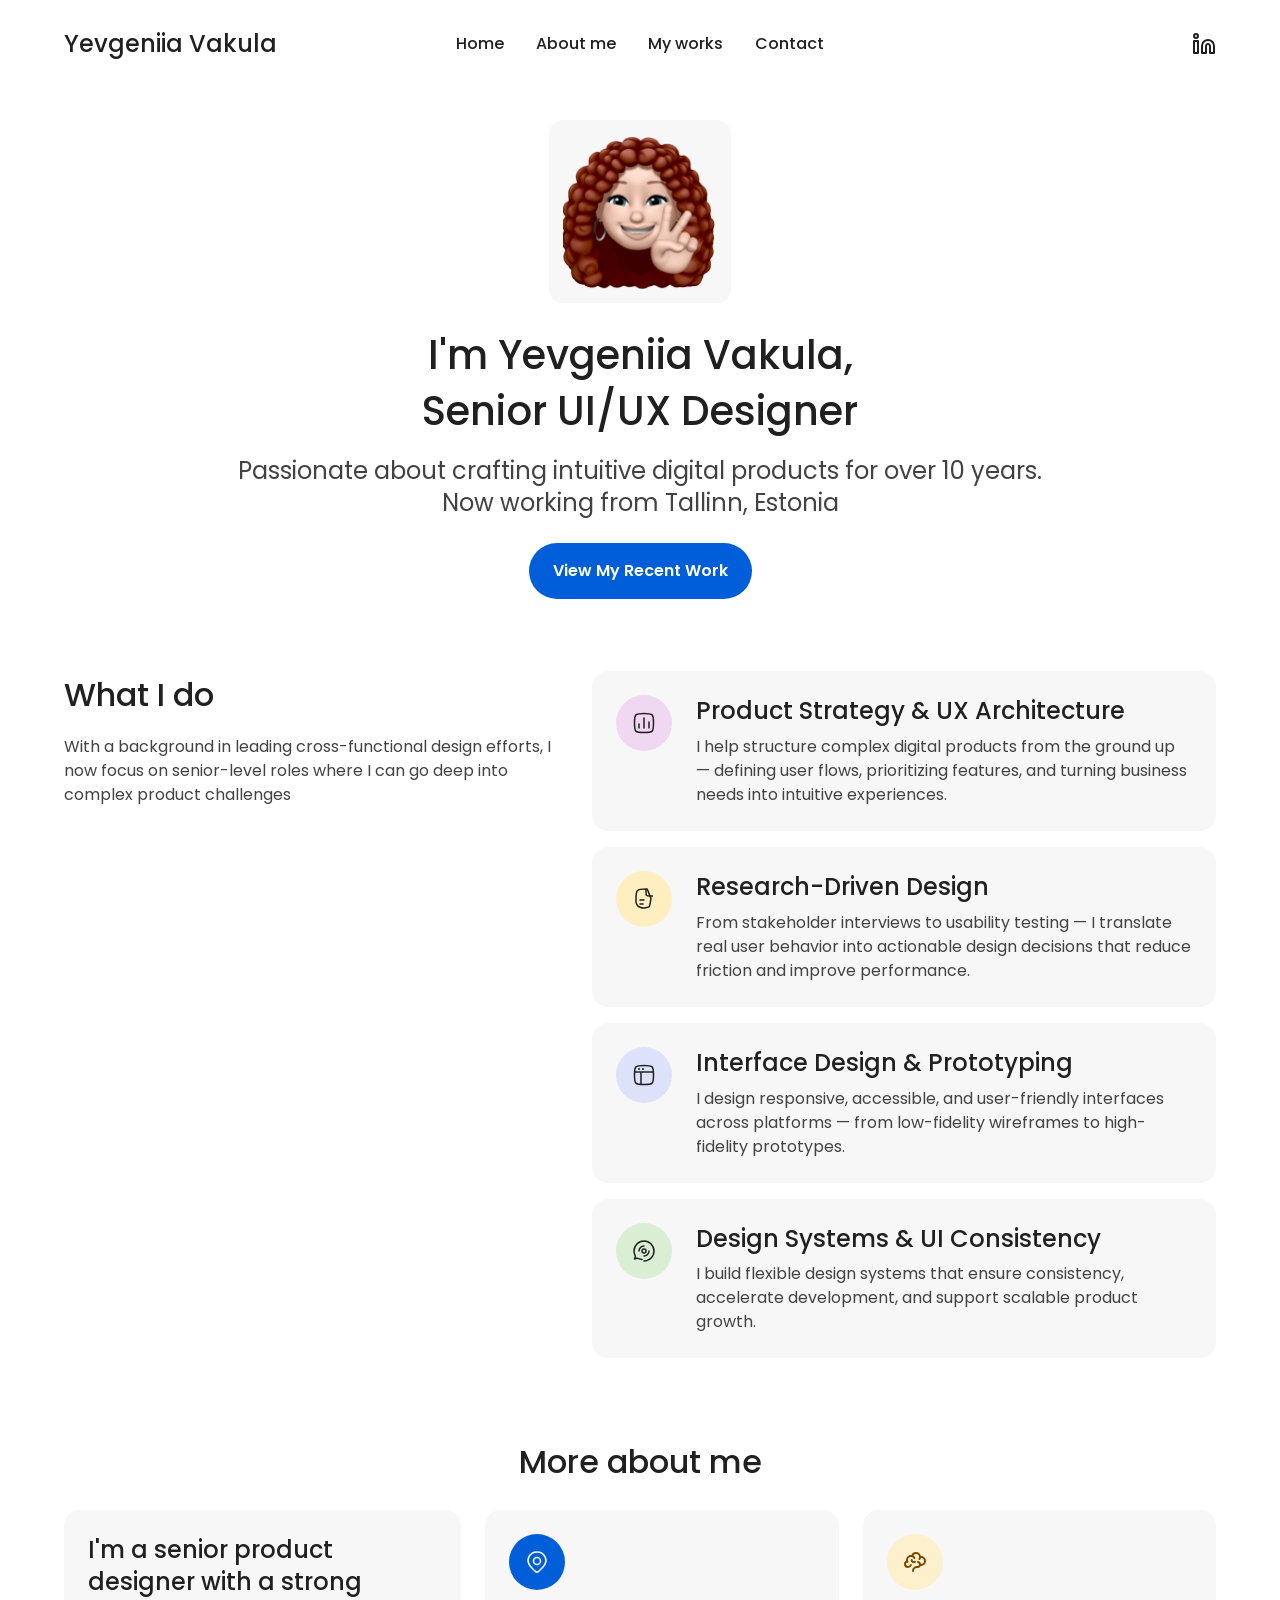
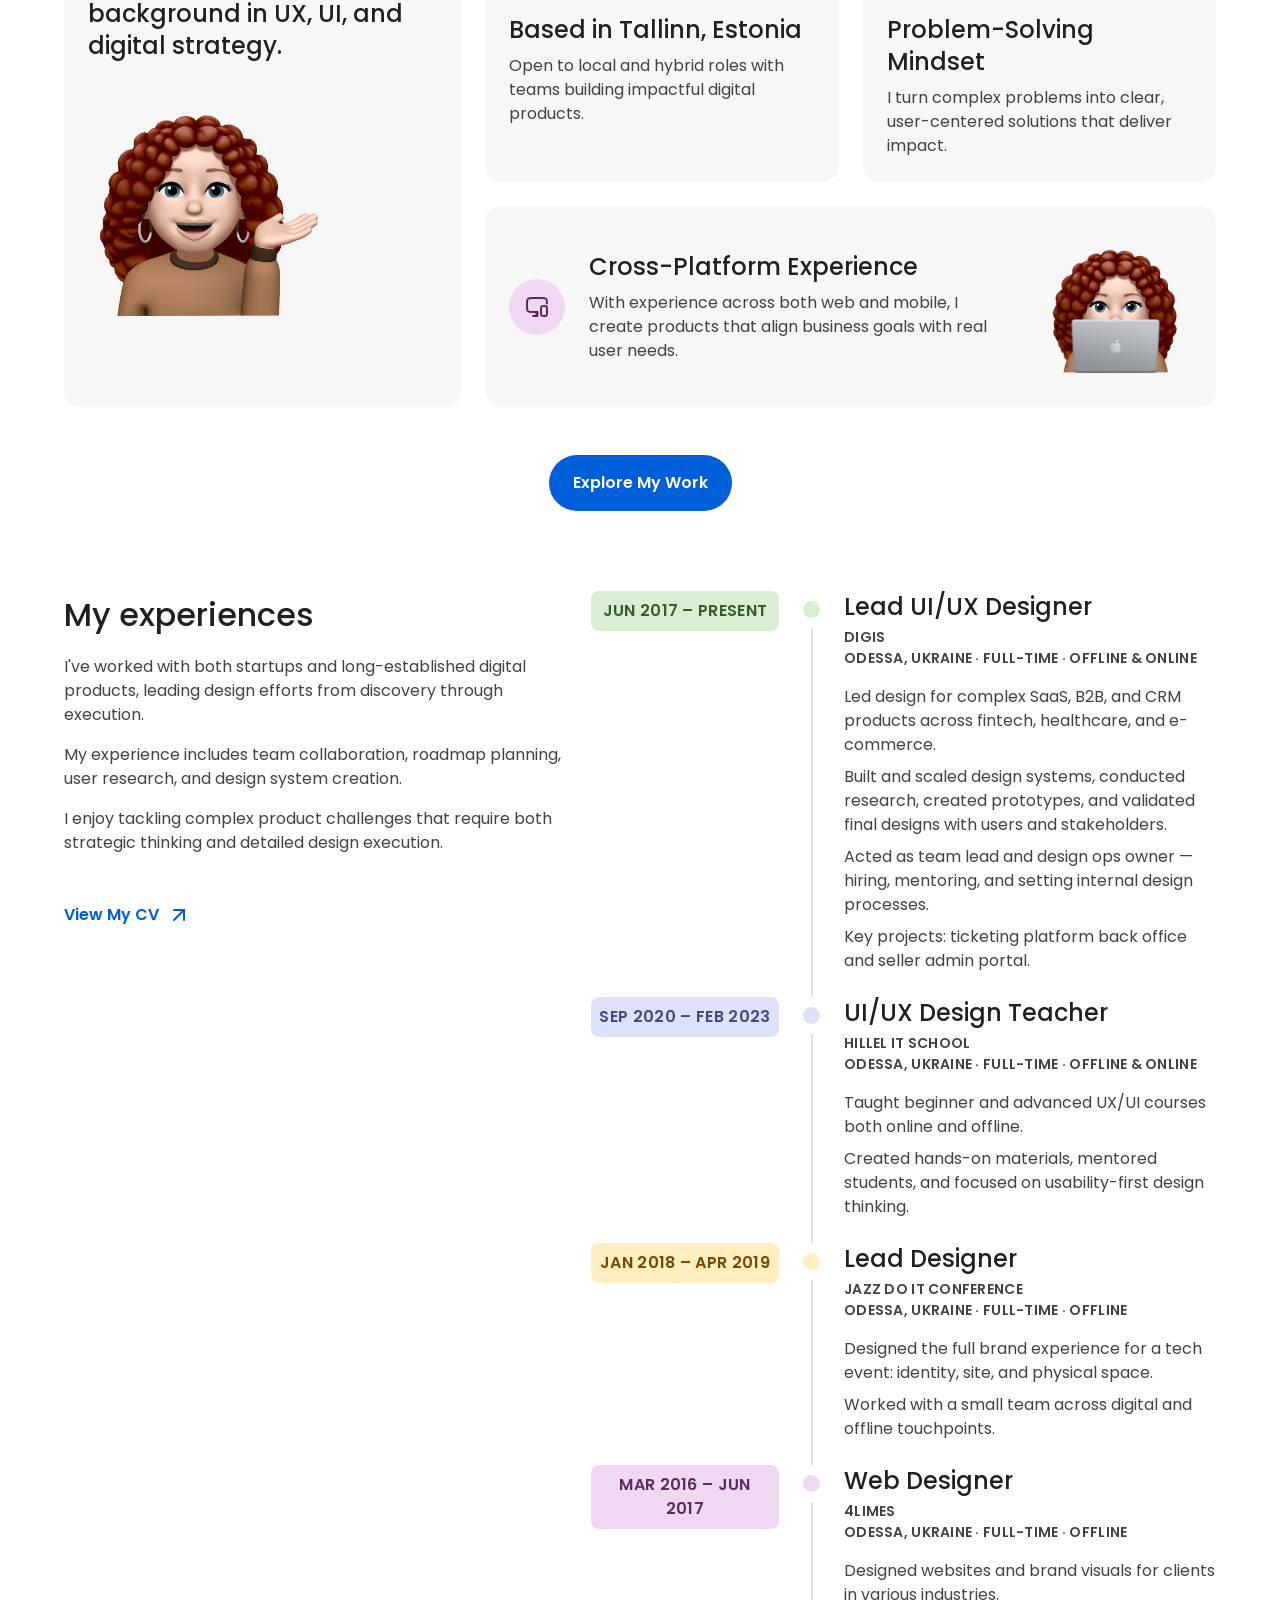
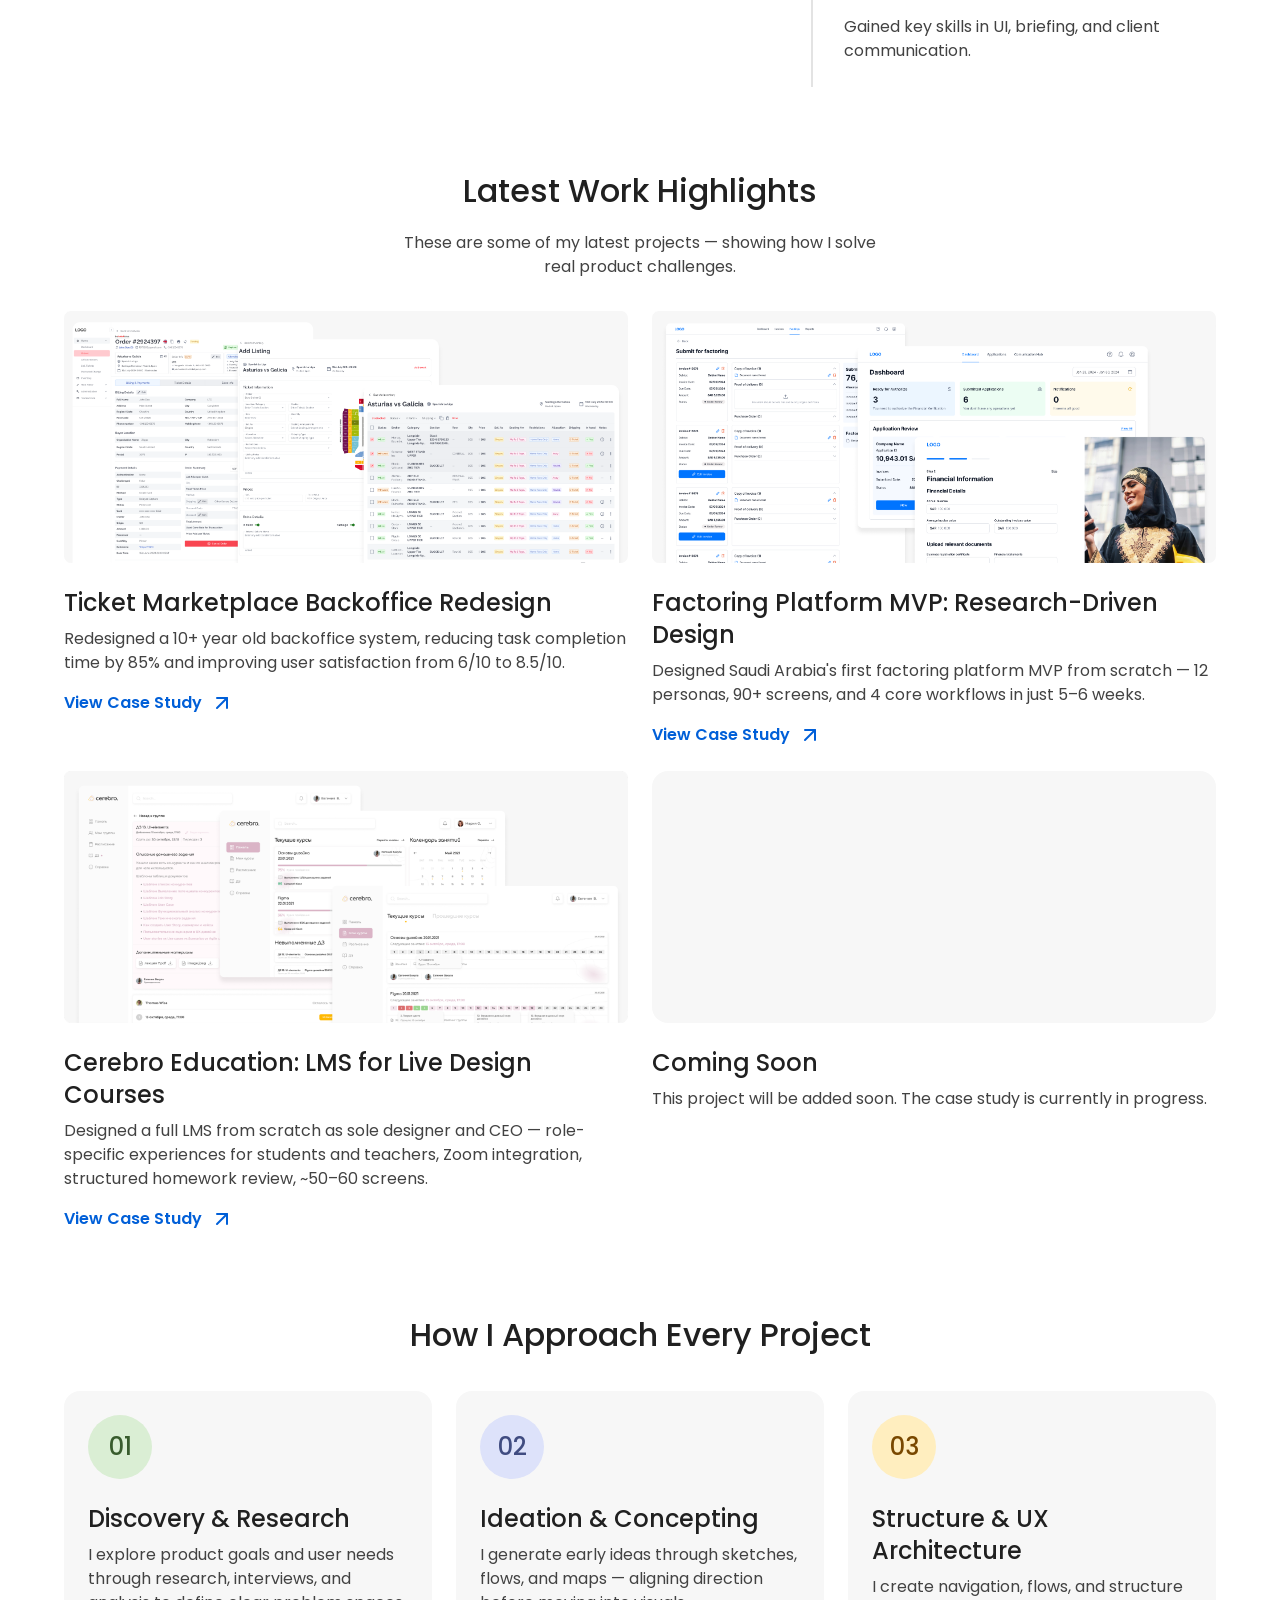
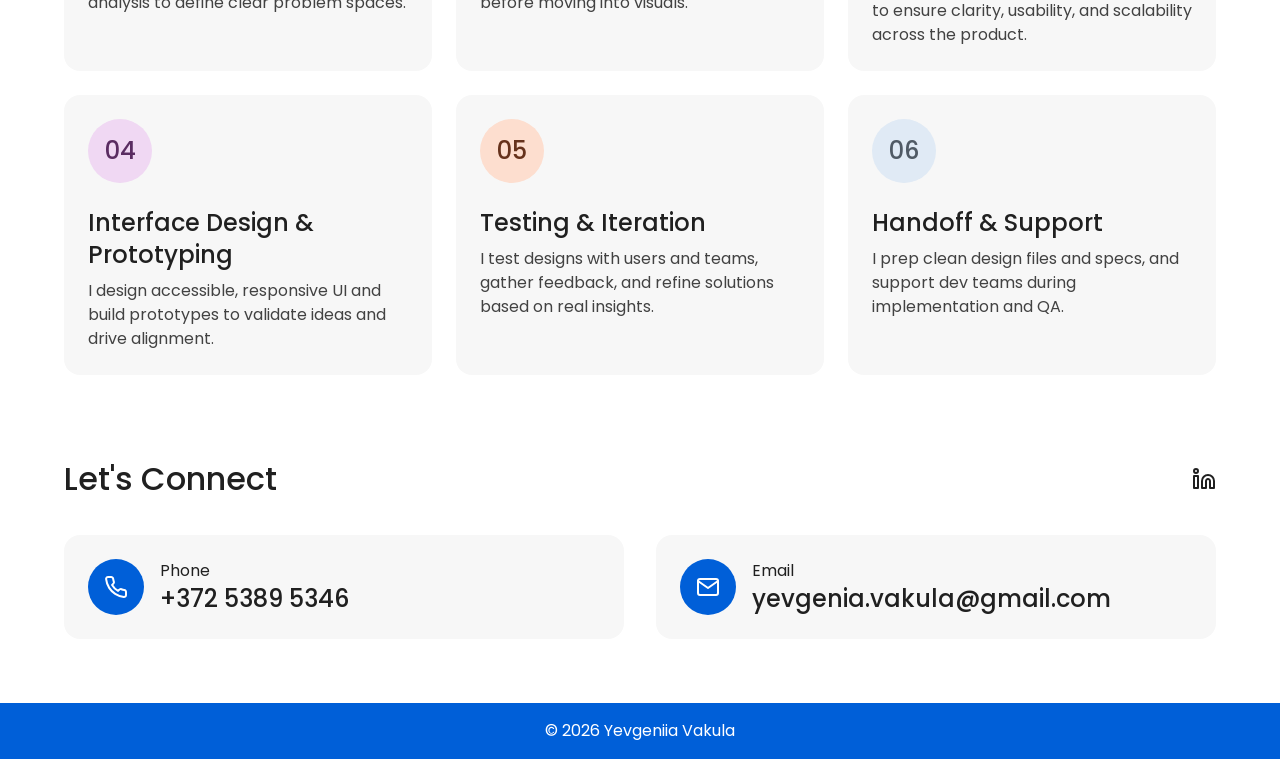
==== commit d6afc6cc: "small text and image updates" ====
--- a/public/index.html
+++ b/public/index.html
@@ -18,7 +18,7 @@
         <a href="index.html" class="header__link">Home</a>
         <a href="#about" class="header__link">About me</a>
         <a href="#works" class="header__link">My works</a>
-        <a href="recommendations.html" class="header__link">Recommendations</a>
+        <!-- <a href="recommendations.html" class="header__link">Recommendations</a> -->
         <a href="#contact" class="header__link">Contact</a>
       </nav>
       <div class="header__actions">
--- a/public/styles.css
+++ b/public/styles.css
@@ -2392,11 +2392,14 @@
 .ba-slider__before {
   display: block;
   width: 100%;
+  height: 100%;
 }
 
 .ba-slider__before img {
   width: 100%;
-  height: auto;
+  height: 100%;
+  object-fit: cover;
+  object-position: left top;
   display: block;
 }
 
@@ -2412,7 +2415,9 @@
 
 .ba-slider__after img {
   width: 100%;
-  height: auto;
+  height: 100%;
+  object-fit: cover;
+  object-position: left top;
   display: block;
 }
 
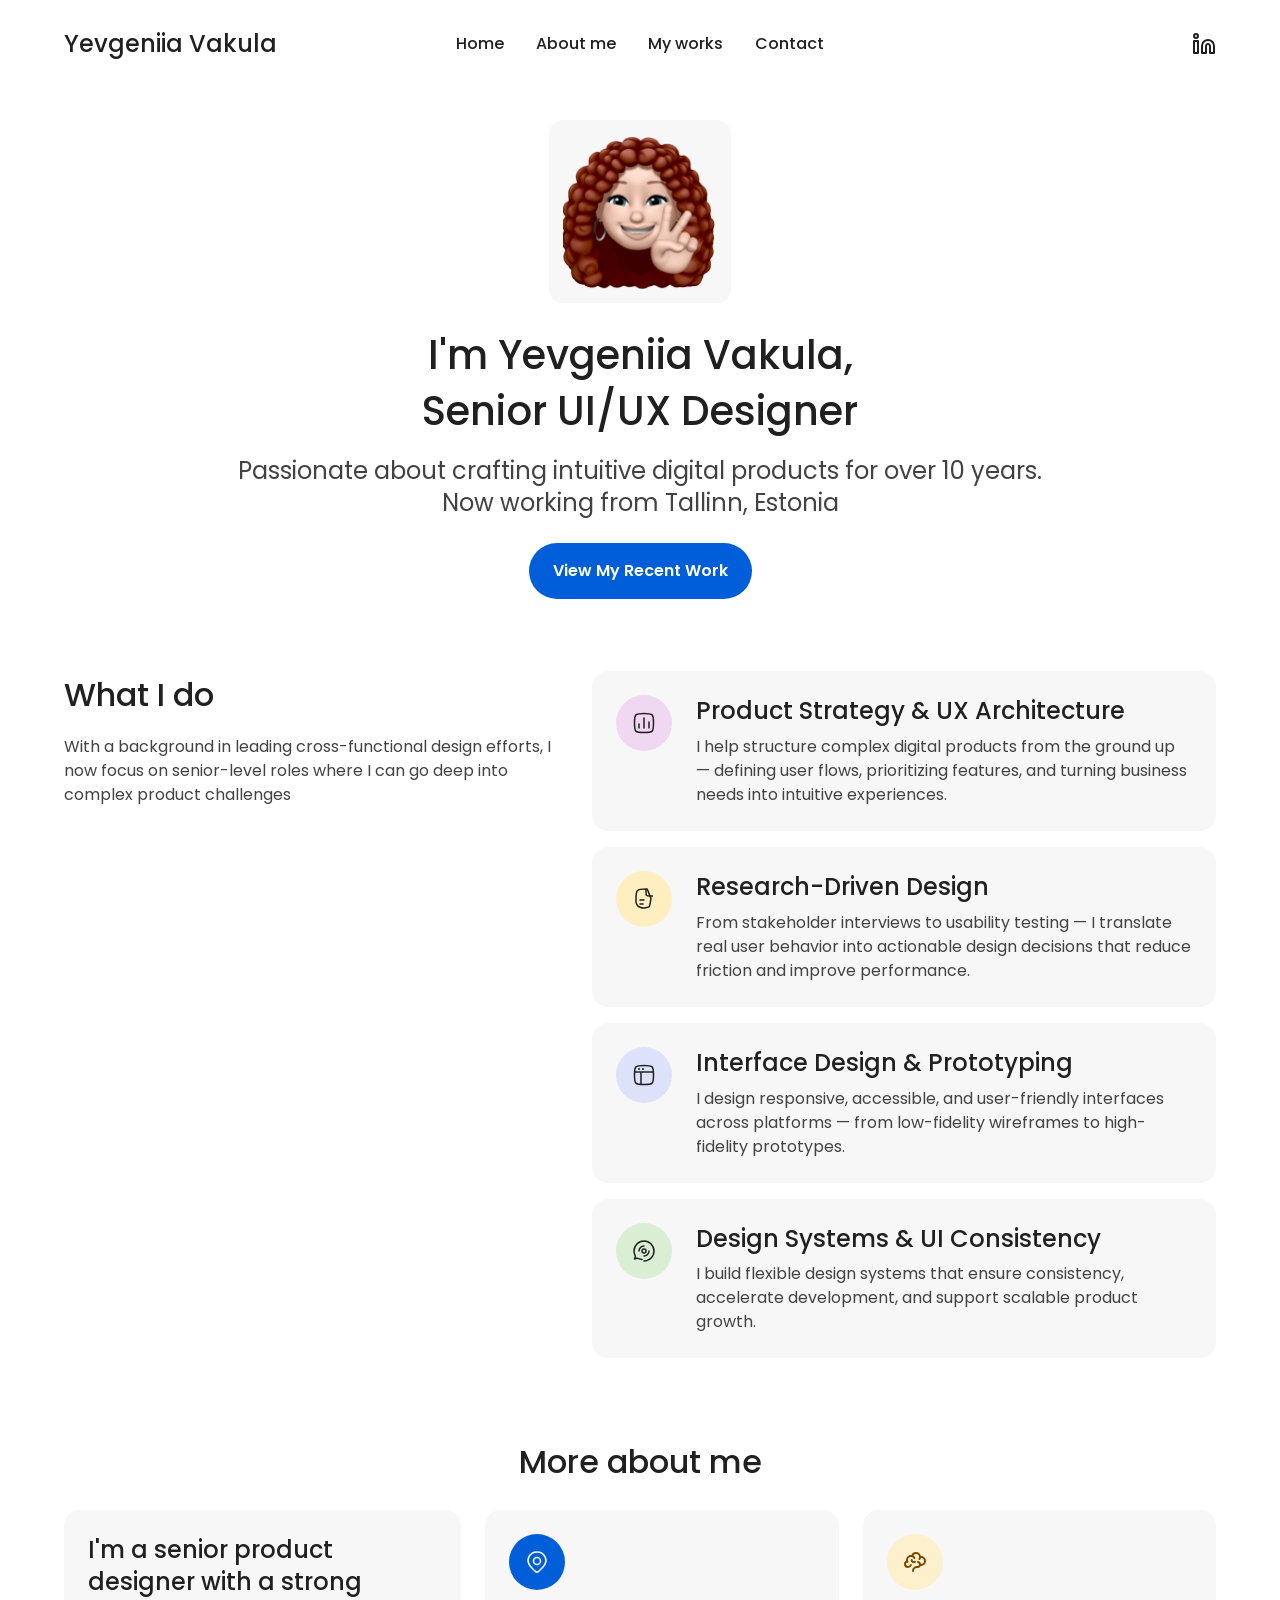
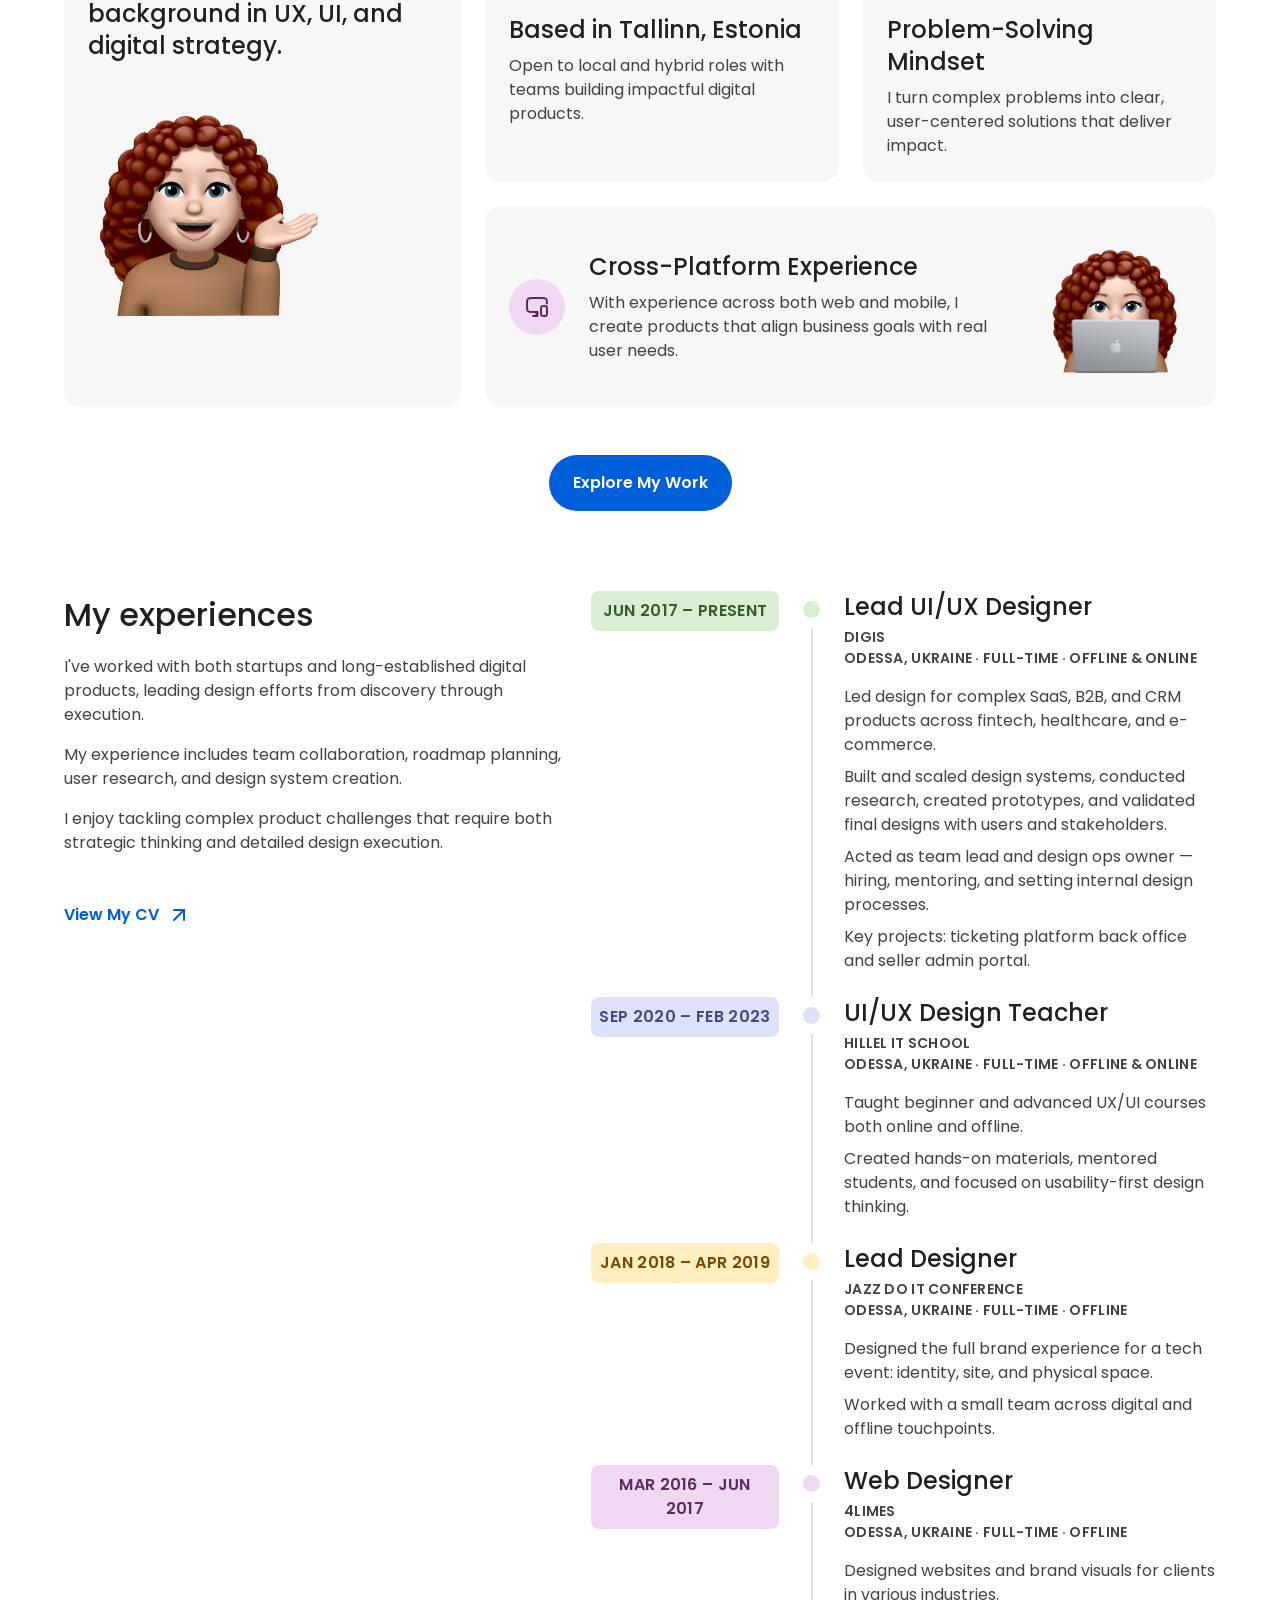
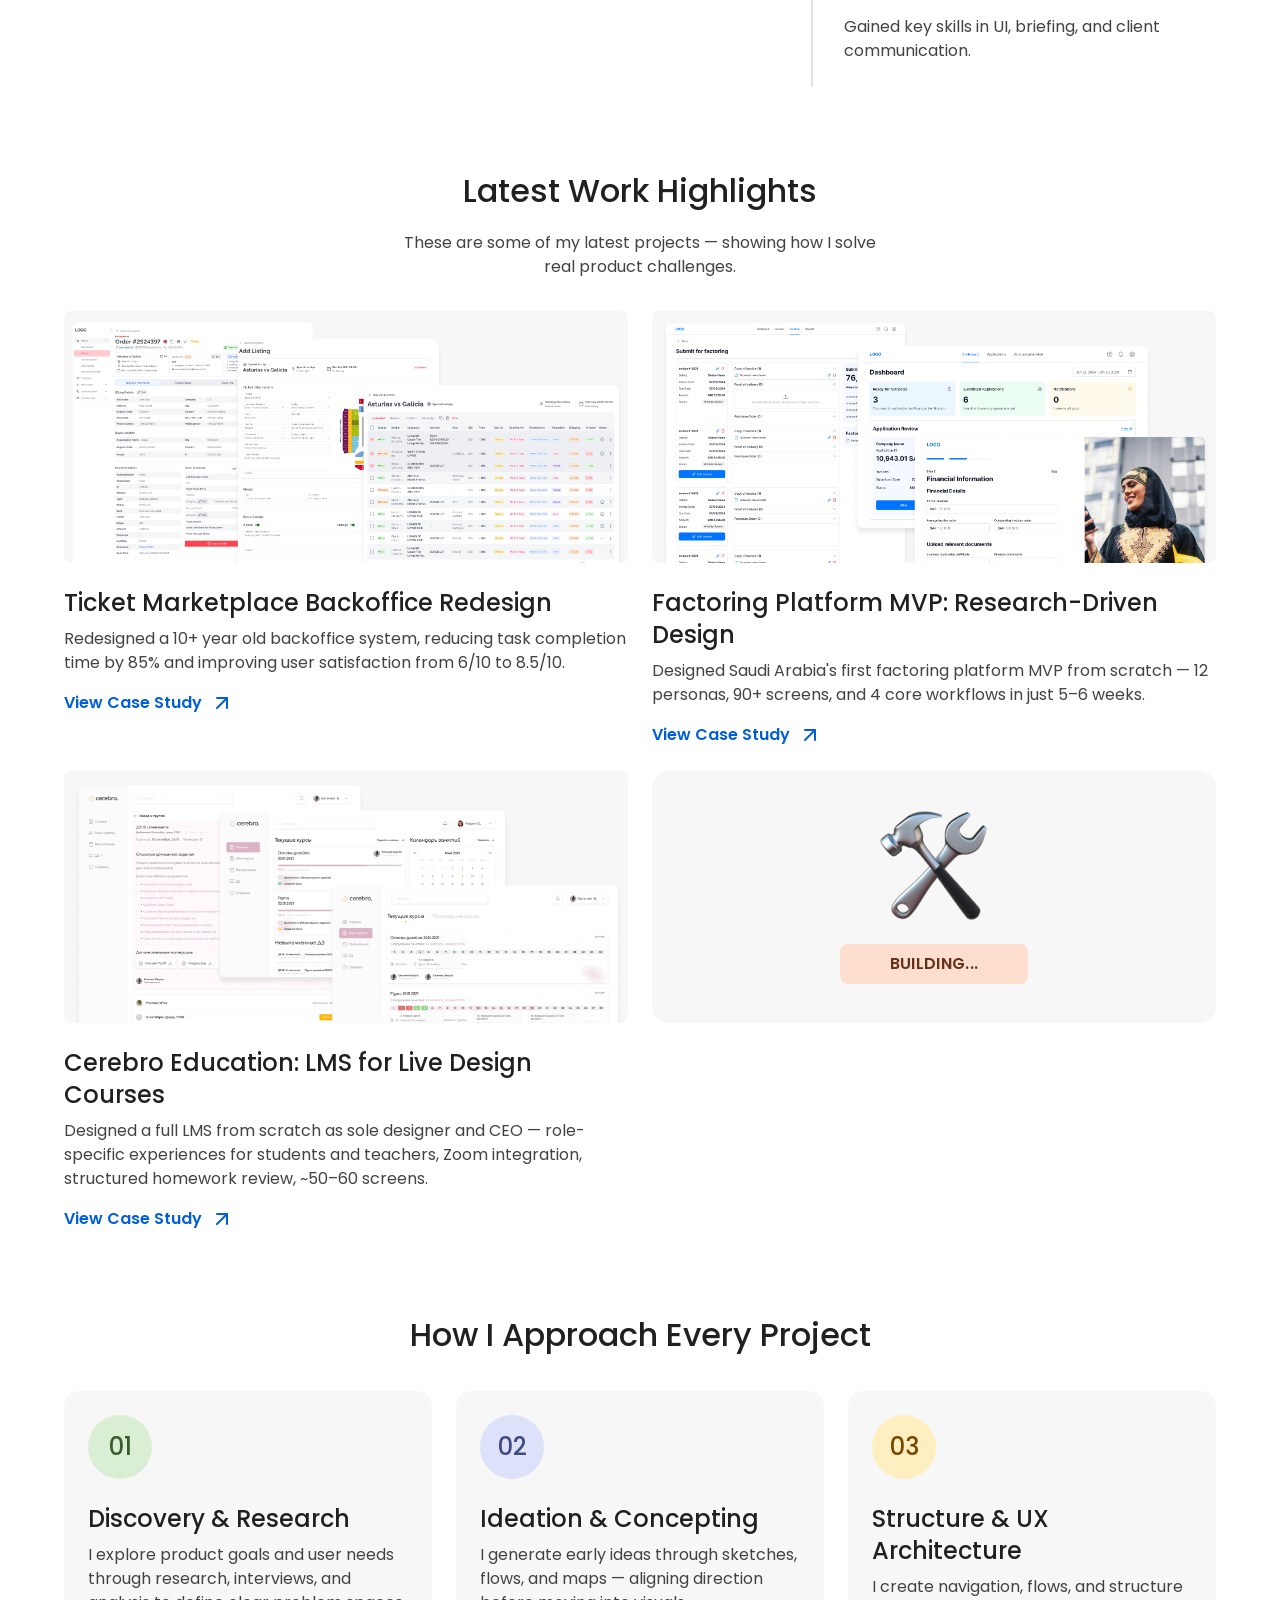
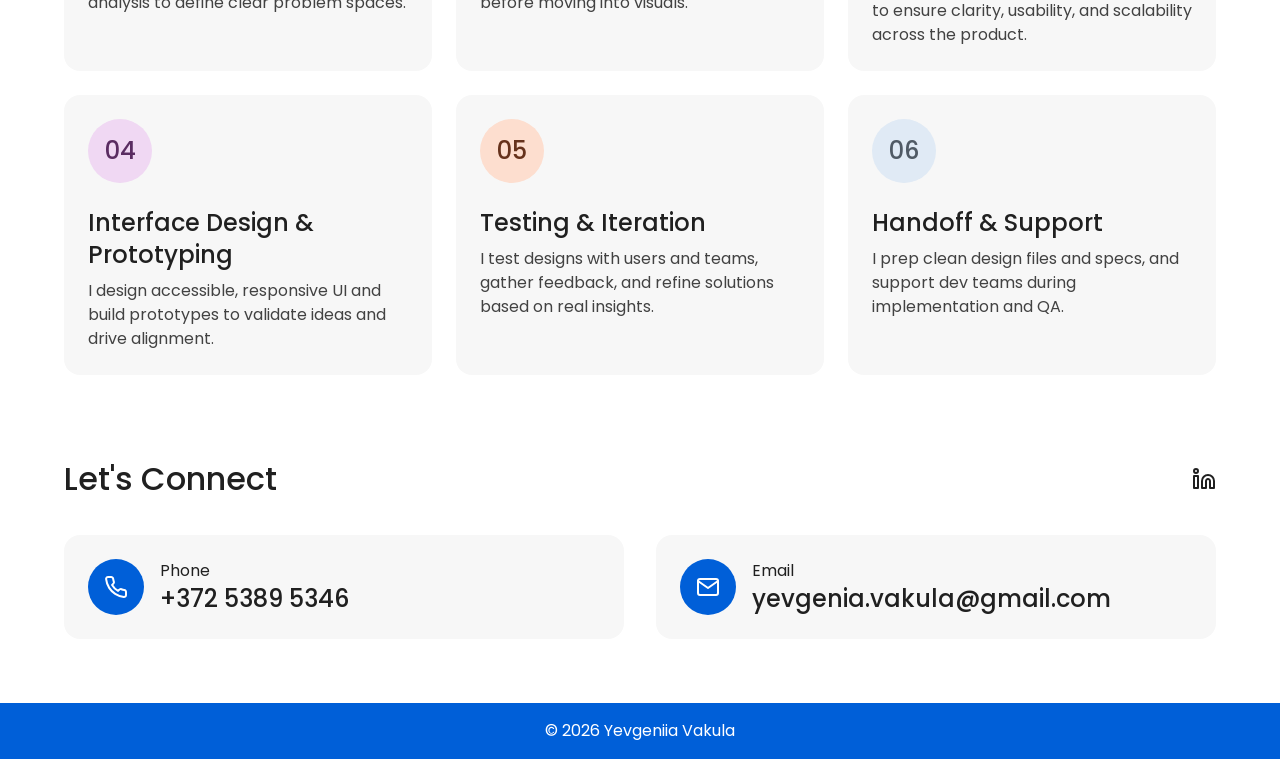
==== commit b18e12f9: "Coming Soon image" ====
--- a/public/index.html
+++ b/public/index.html
@@ -4,6 +4,7 @@
   <meta charset="UTF-8">
   <meta name="viewport" content="width=device-width, initial-scale=1.0">
   <title>Yevgeniia Vakula — Senior UI/UX Designer</title>
+  <link rel="icon" type="image/svg+xml" href="assets/favicon.svg">
   <link rel="preconnect" href="https://fonts.googleapis.com">
   <link rel="preconnect" href="https://fonts.gstatic.com" crossorigin>
   <link href="https://fonts.googleapis.com/css2?family=Poppins:wght@400;500;600&display=swap" rel="stylesheet">
@@ -281,11 +282,10 @@
             </a>
           </div>
         </article>
-        <article class="work-card">
-          <div class="work-card__image"></div>
-          <div class="work-card__content">
-            <h3 class="title--card work-card__title">Coming Soon</h3>
-            <p class="work-card__text">This project will be added soon. The case study is currently in progress.</p>
+        <article class="work-card work-card--placeholder">
+          <div class="work-card__image work-card__image--placeholder">
+            <img src="assets/building-emoji.png" alt="" class="work-card__placeholder-icon" width="109" height="109">
+            <span class="work-card__placeholder-badge">Building...</span>
           </div>
         </article>
       </div>
--- a/public/styles.css
+++ b/public/styles.css
@@ -843,6 +843,45 @@
 .work-card__link svg {
   width: 24px;
   height: 24px;
+}
+
+.work-card--placeholder {
+  cursor: default;
+}
+
+.work-card--placeholder:hover {
+  transform: none;
+}
+
+.work-card__image--placeholder {
+  display: flex;
+  flex-direction: column;
+  align-items: center;
+  justify-content: center;
+  gap: 24px;
+}
+
+.work-card__placeholder-icon {
+  width: 109px;
+  height: 109px;
+  object-fit: contain;
+}
+
+.work-card__placeholder-badge {
+  display: flex;
+  align-items: center;
+  justify-content: center;
+  width: 188px;
+  padding: 8px;
+  background-color: #fddecf;
+  border-radius: 8px;
+  font-family: 'Poppins', sans-serif;
+  font-weight: 600;
+  font-size: 16px;
+  line-height: 24px;
+  letter-spacing: 0.32px;
+  text-transform: uppercase;
+  color: #66321c;
 }
 
 /* ============================================
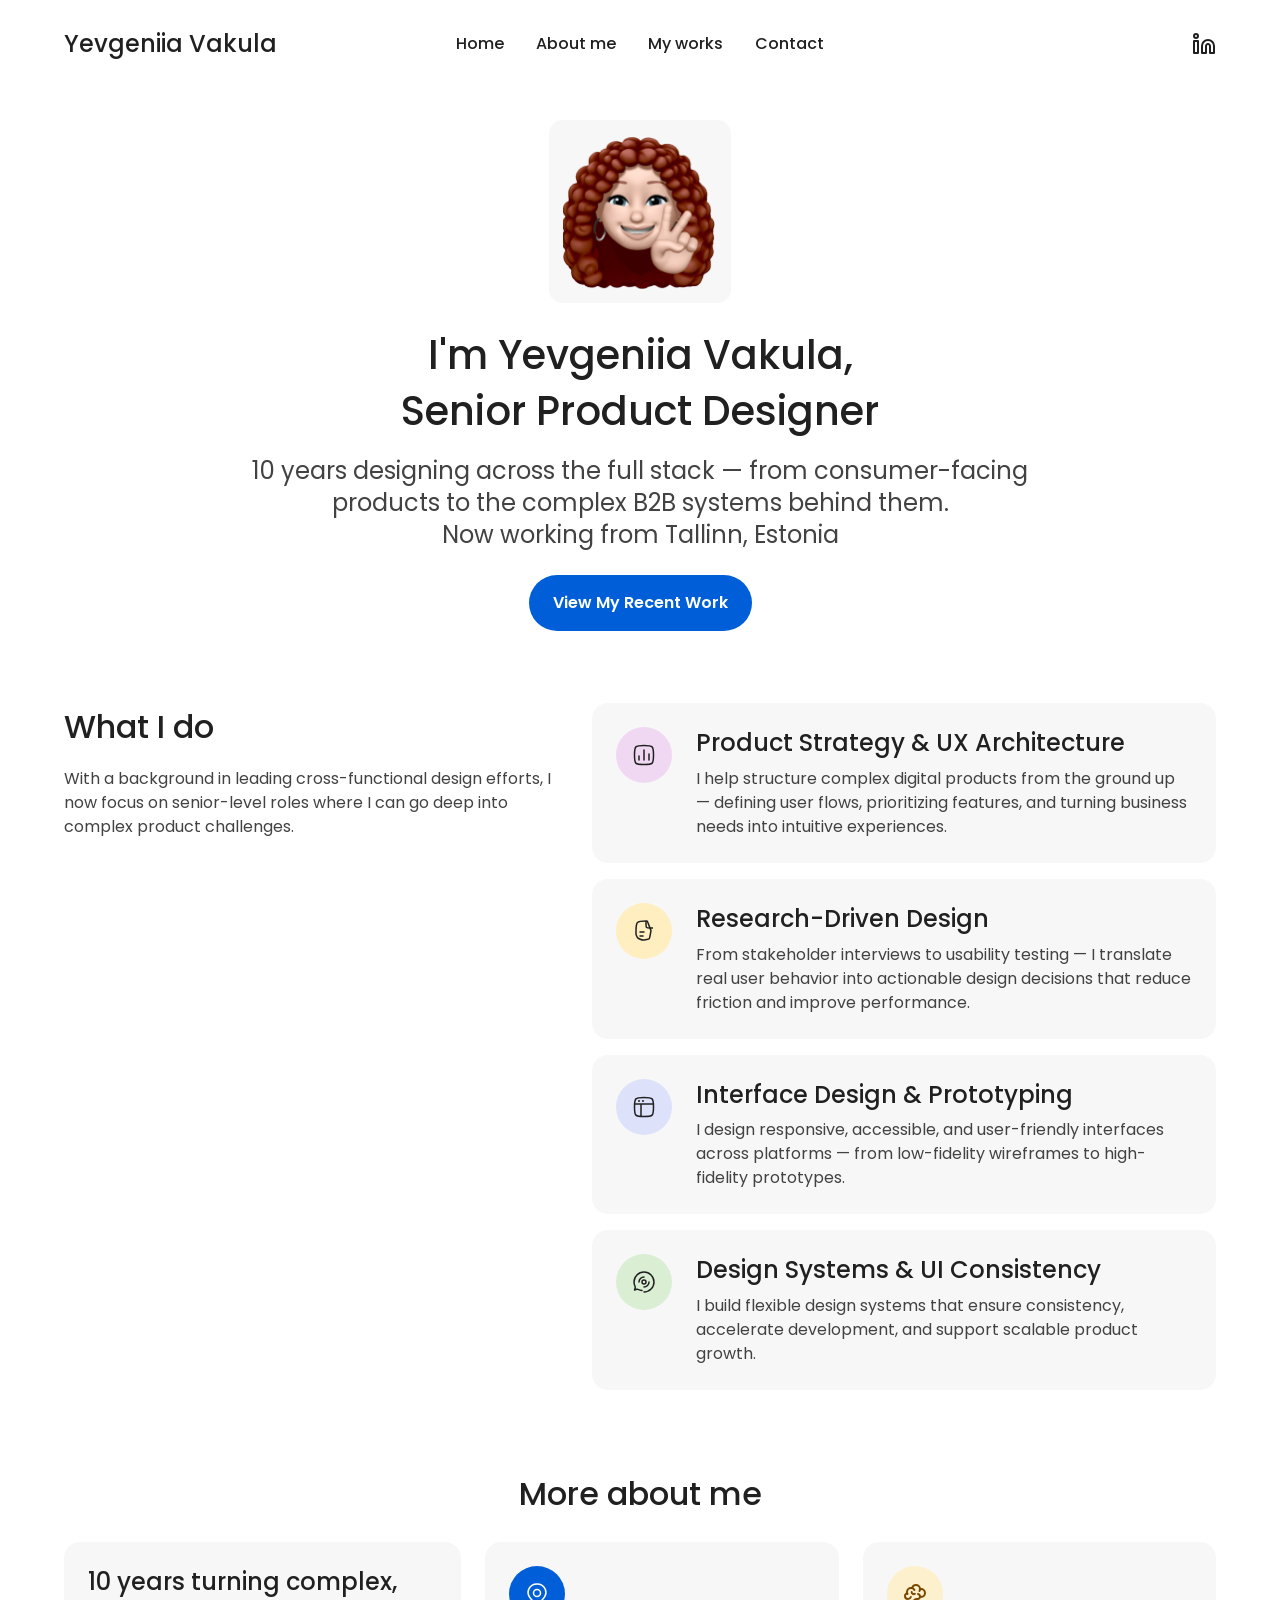
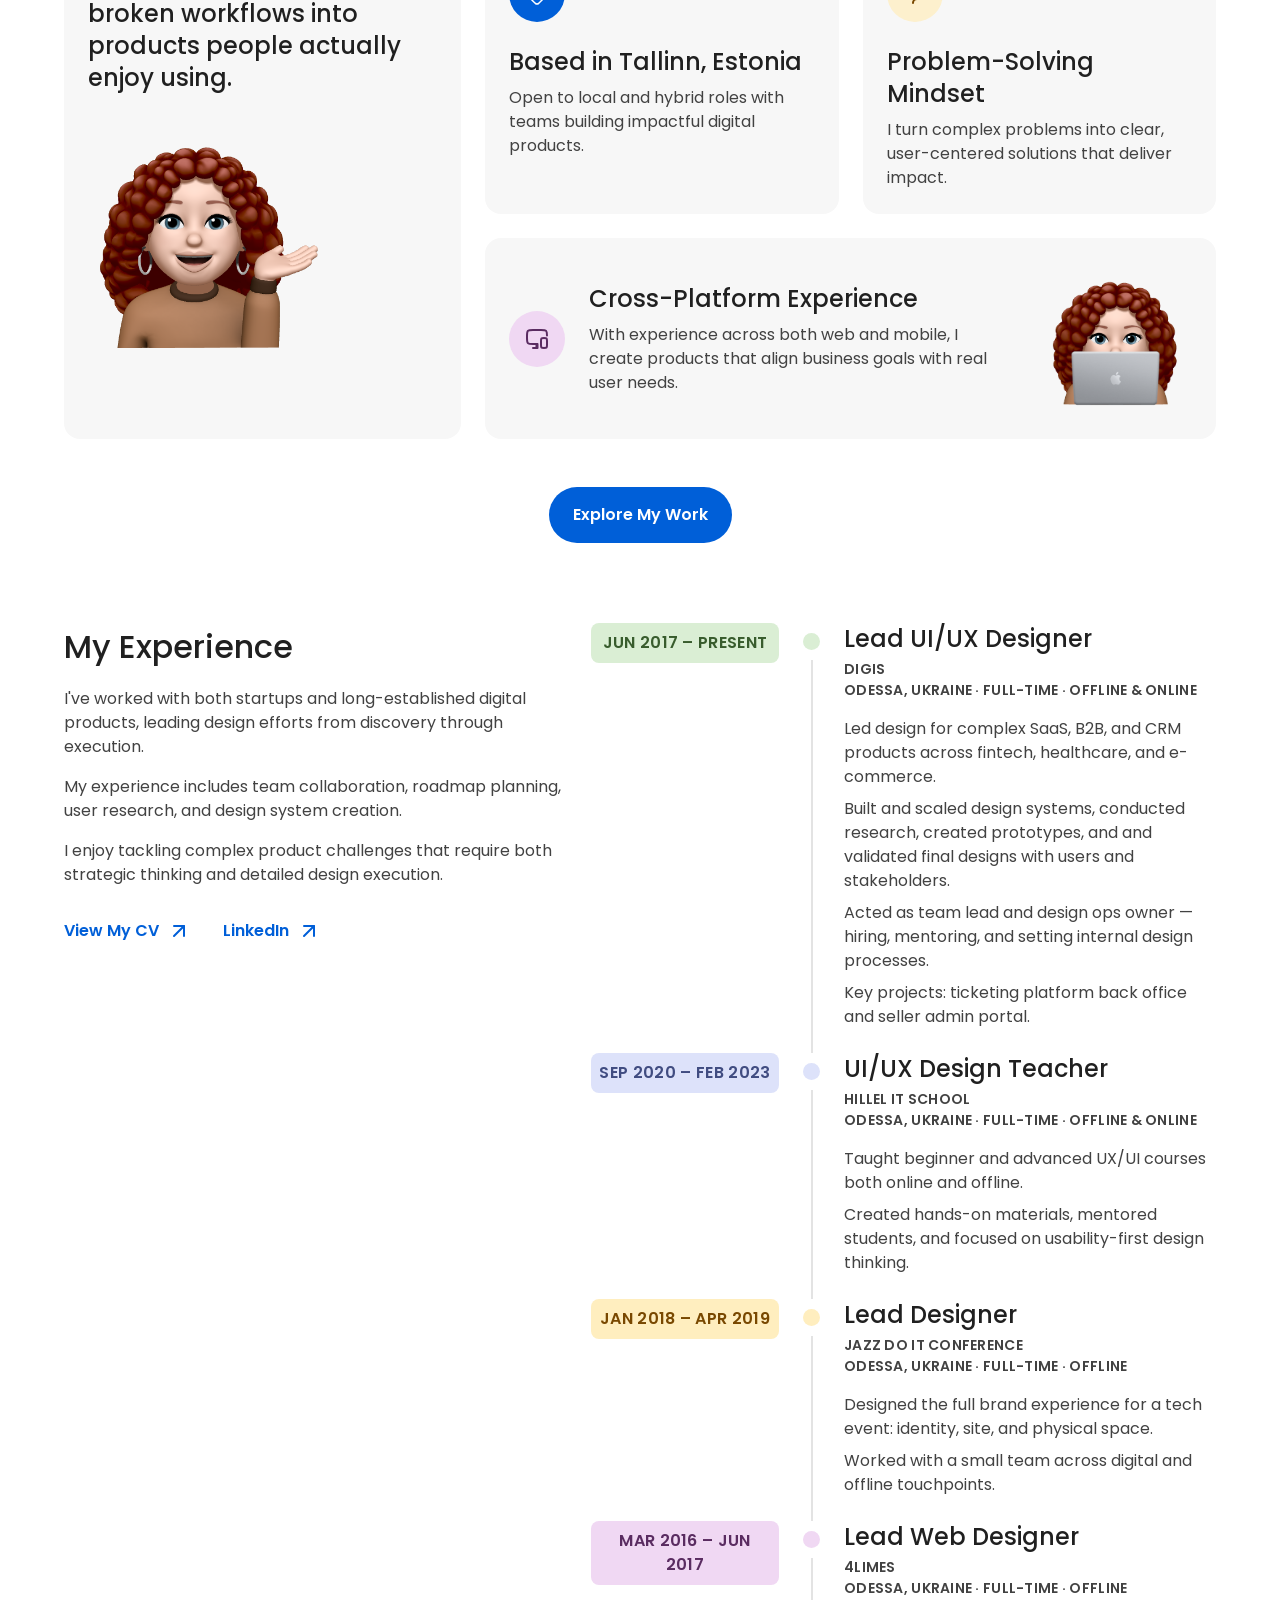
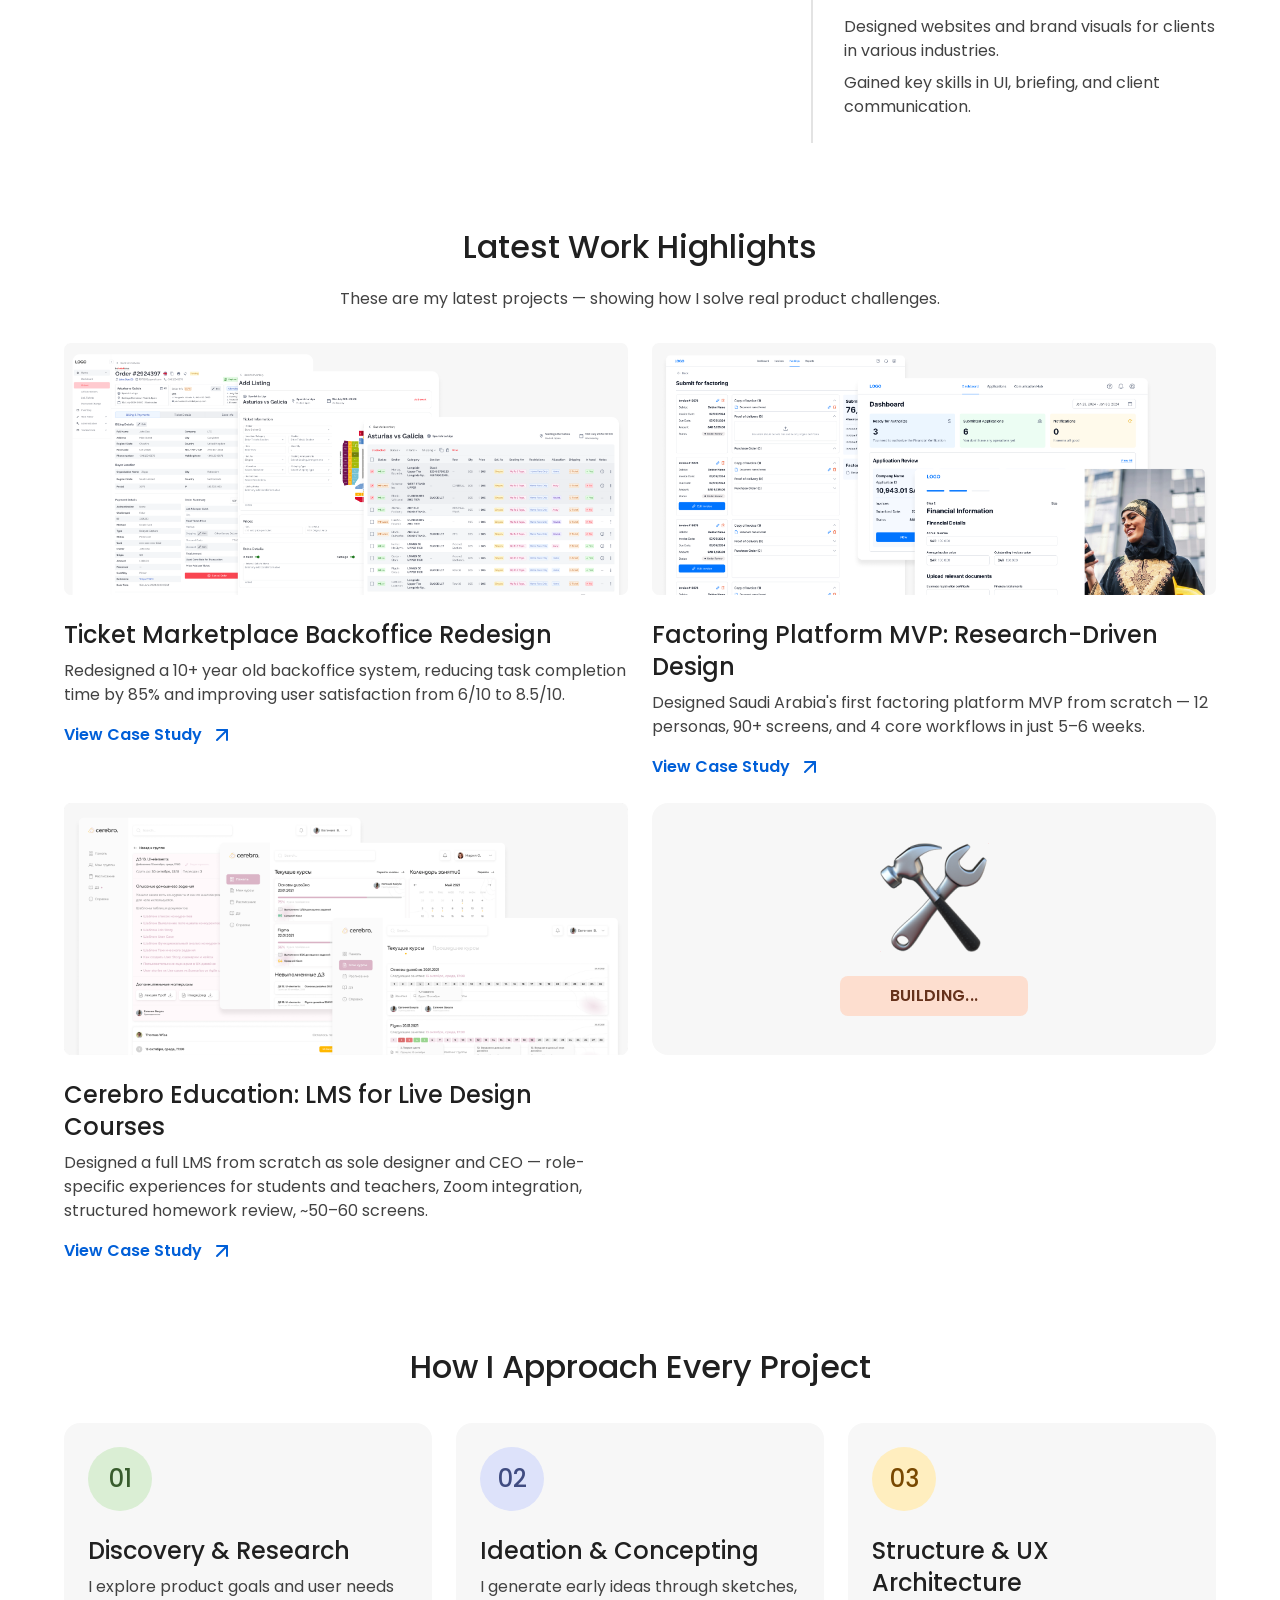
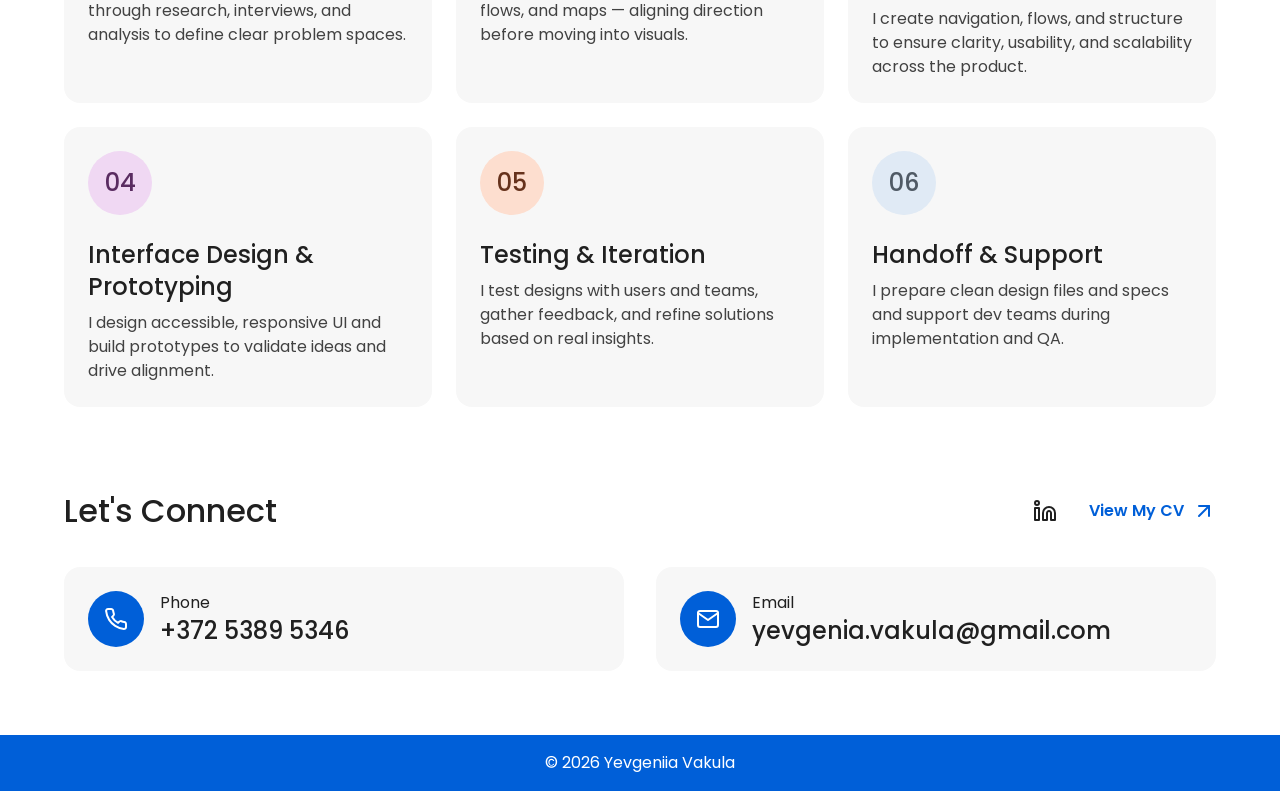
==== commit 123380c6: "updated text, impact section view, add buttons link and cv" ====
--- a/public/index.html
+++ b/public/index.html
@@ -3,7 +3,7 @@
 <head>
   <meta charset="UTF-8">
   <meta name="viewport" content="width=device-width, initial-scale=1.0">
-  <title>Yevgeniia Vakula — Senior UI/UX Designer</title>
+  <title>Yevgeniia Vakula — Senior Product Designer</title>
   <link rel="icon" type="image/svg+xml" href="assets/favicon.svg">
   <link rel="preconnect" href="https://fonts.googleapis.com">
   <link rel="preconnect" href="https://fonts.gstatic.com" crossorigin>
@@ -46,8 +46,8 @@
         <img src="assets/hero-sticker.png" alt="Yevgeniia Vakula" width="154" height="156">
       </div>
       <div class="hero__content">
-        <h1 class="title--page hero__title">I'm Yevgeniia Vakula,<br>Senior UI/UX Designer</h1>
-        <p class="hero__subtitle">Passionate about crafting intuitive digital products for over 10 years. Now working from Tallinn, Estonia</p>
+        <h1 class="title--page hero__title">I'm Yevgeniia Vakula,<br>Senior Product Designer</h1>
+        <p class="hero__subtitle">10 years designing across the full stack — from consumer-facing products to the complex B2B systems behind them.<br>Now working from Tallinn, Estonia</p>
       </div>
       <a href="#works" class="btn btn--primary">View My Recent Work</a>
     </div>
@@ -58,7 +58,7 @@
     <div class="services__container">
       <div class="services__intro">
         <h2 class="title--section services__title">What I do</h2>
-        <p class="services__subtitle">With a background in leading cross-functional design efforts, I now focus on senior-level roles where I can go deep into complex product challenges</p>
+        <p class="services__subtitle">With a background in leading cross-functional design efforts, I now focus on senior-level roles where I can go deep into complex product challenges.</p>
       </div>
       <div class="services__cards">
         <div class="service-card">
@@ -108,7 +108,7 @@
       <div class="about__grid">
         <!-- Left card with intro text and sticker -->
         <div class="about-card about-card--intro">
-          <p class="about-card__lead">I'm a senior product designer with a strong background in UX, UI, and digital strategy.</p>
+          <p class="about-card__lead">10 years turning complex, broken workflows into products people actually enjoy using.</p>
           <img src="assets/sticker-12.png" alt="" class="about-card__sticker about-card__sticker--large" width="238" height="240">
         </div>
         <!-- Right column -->
@@ -155,17 +155,26 @@
   <section class="experience">
     <div class="experience__container">
       <div class="experience__intro">
-        <h2 class="title--section experience__title">My experiences</h2>
+        <h2 class="title--section experience__title">My Experience</h2>
         <p class="experience__text">I've worked with both startups and long-established digital products, leading design efforts from discovery through execution.</p>
         <p class="experience__text">My experience includes team collaboration, roadmap planning, user research, and design system creation.</p>
         <p class="experience__text">I enjoy tackling complex product challenges that require both strategic thinking and detailed design execution.</p>
-        <a href="#" class="experience__link">
-          View My CV
-          <svg width="24" height="24" viewBox="0 0 24 24" fill="none" xmlns="http://www.w3.org/2000/svg">
-            <path d="M7 17L17 7" stroke="currentColor" stroke-width="2" stroke-linecap="round" stroke-linejoin="round"/>
-            <path d="M7 7H17V17" stroke="currentColor" stroke-width="2" stroke-linecap="round" stroke-linejoin="round"/>
-          </svg>
-        </a>
+        <div class="experience__links">
+          <a href="#" class="experience__link">
+            View My CV
+            <svg width="24" height="24" viewBox="0 0 24 24" fill="none" xmlns="http://www.w3.org/2000/svg">
+              <path d="M7 17L17 7" stroke="currentColor" stroke-width="2" stroke-linecap="round" stroke-linejoin="round"/>
+              <path d="M7 7H17V17" stroke="currentColor" stroke-width="2" stroke-linecap="round" stroke-linejoin="round"/>
+            </svg>
+          </a>
+          <a href="https://www.linkedin.com/in/yevgeniia-vakula-842a77b6/" target="_blank" rel="noopener" class="experience__link">
+            LinkedIn
+            <svg width="24" height="24" viewBox="0 0 24 24" fill="none" xmlns="http://www.w3.org/2000/svg">
+              <path d="M7 17L17 7" stroke="currentColor" stroke-width="2" stroke-linecap="round" stroke-linejoin="round"/>
+              <path d="M7 7H17V17" stroke="currentColor" stroke-width="2" stroke-linecap="round" stroke-linejoin="round"/>
+            </svg>
+          </a>
+        </div>
       </div>
       <div class="timeline">
         <div class="timeline__item timeline__item--green">
@@ -178,7 +187,7 @@
             <h3 class="title--card timeline__role">Lead UI/UX Designer</h3>
             <p class="timeline__company">DIGIS<br>Odessa, Ukraine · Full-time · Offline &amp; Online</p>
             <p class="timeline__desc">Led design for complex SaaS, B2B, and CRM products across fintech, healthcare, and e-commerce.</p>
-            <p class="timeline__desc">Built and scaled design systems, conducted research, created prototypes, and validated final designs with users and stakeholders.</p>
+            <p class="timeline__desc">Built and scaled design systems, conducted research, created prototypes, and and validated final designs with users and stakeholders.</p>
             <p class="timeline__desc">Acted as team lead and design ops owner — hiring, mentoring, and setting internal design processes.</p>
             <p class="timeline__desc">Key projects: ticketing platform back office and seller admin portal.</p>
           </div>
@@ -216,7 +225,7 @@
             <span class="timeline__line"></span>
           </div>
           <div class="timeline__content">
-            <h3 class="title--card timeline__role">Web Designer</h3>
+            <h3 class="title--card timeline__role">Lead Web Designer</h3>
             <p class="timeline__company">4limes<br>Odessa, Ukraine · Full-time · Offline</p>
             <p class="timeline__desc">Designed websites and brand visuals for clients in various industries.</p>
             <p class="timeline__desc">Gained key skills in UI, briefing, and client communication.</p>
@@ -231,7 +240,7 @@
     <div class="works__container">
       <div class="works__intro">
         <h2 class="title--section works__title">Latest Work Highlights</h2>
-        <p class="works__subtitle">These are some of my latest projects — showing how I solve<br>real product challenges.</p>
+        <p class="works__subtitle">These are my latest projects — showing how I solve real product challenges.</p>
       </div>
       <div class="works__grid">
         <article class="work-card">
@@ -336,7 +345,7 @@
           <span class="process-card__badge process-card__badge--6">06</span>
           <div class="process-card__content">
             <h3 class="title--card process-card__title">Handoff &amp; Support</h3>
-            <p class="process-card__text">I prep clean design files and specs, and support dev teams during implementation and QA.</p>
+            <p class="process-card__text">I prepare clean design files and specs and support dev teams during implementation and QA.</p>
           </div>
         </div>
       </div>
@@ -353,13 +362,22 @@
     <div class="footer__connect">
       <div class="footer__connect-header">
         <h2 class="title--section footer__title">Let's Connect</h2>
-        <a href="https://www.linkedin.com/in/yevgeniia-vakula-842a77b6/" target="_blank" rel="noopener" class="footer__social" aria-label="LinkedIn">
-          <svg width="24" height="24" viewBox="0 0 24 24" fill="none" xmlns="http://www.w3.org/2000/svg">
-            <path d="M16 8C17.5913 8 19.1174 8.63214 20.2426 9.75736C21.3679 10.8826 22 12.4087 22 14V21H18V14C18 13.4696 17.7893 12.9609 17.4142 12.5858C17.0391 12.2107 16.5304 12 16 12C15.4696 12 14.9609 12.2107 14.5858 12.5858C14.2107 12.9609 14 13.4696 14 14V21H10V14C10 12.4087 10.6321 10.8826 11.7574 9.75736C12.8826 8.63214 14.4087 8 16 8Z" stroke="currentColor" stroke-width="2" stroke-linecap="round" stroke-linejoin="round"/>
-            <path d="M6 9H2V21H6V9Z" stroke="currentColor" stroke-width="2" stroke-linecap="round" stroke-linejoin="round"/>
-            <path d="M4 6C5.10457 6 6 5.10457 6 4C6 2.89543 5.10457 2 4 2C2.89543 2 2 2.89543 2 4C2 5.10457 2.89543 6 4 6Z" stroke="currentColor" stroke-width="2" stroke-linecap="round" stroke-linejoin="round"/>
-          </svg>
-        </a>
+        <div class="footer__connect-actions">
+          <a href="https://www.linkedin.com/in/yevgeniia-vakula-842a77b6/" target="_blank" rel="noopener" class="footer__social" aria-label="LinkedIn">
+            <svg width="24" height="24" viewBox="0 0 24 24" fill="none" xmlns="http://www.w3.org/2000/svg">
+              <path d="M16 8C17.5913 8 19.1174 8.63214 20.2426 9.75736C21.3679 10.8826 22 12.4087 22 14V21H18V14C18 13.4696 17.7893 12.9609 17.4142 12.5858C17.0391 12.2107 16.5304 12 16 12C15.4696 12 14.9609 12.2107 14.5858 12.5858C14.2107 12.9609 14 13.4696 14 14V21H10V14C10 12.4087 10.6321 10.8826 11.7574 9.75736C12.8826 8.63214 14.4087 8 16 8Z" stroke="currentColor" stroke-width="2" stroke-linecap="round" stroke-linejoin="round"/>
+              <path d="M6 9H2V21H6V9Z" stroke="currentColor" stroke-width="2" stroke-linecap="round" stroke-linejoin="round"/>
+              <path d="M4 6C5.10457 6 6 5.10457 6 4C6 2.89543 5.10457 2 4 2C2.89543 2 2 2.89543 2 4C2 5.10457 2.89543 6 4 6Z" stroke="currentColor" stroke-width="2" stroke-linecap="round" stroke-linejoin="round"/>
+            </svg>
+          </a>
+          <a href="#" class="footer__cv-link">
+            View My CV
+            <svg width="24" height="24" viewBox="0 0 24 24" fill="none" xmlns="http://www.w3.org/2000/svg">
+              <path d="M7 17L17 7" stroke="currentColor" stroke-width="2" stroke-linecap="round" stroke-linejoin="round"/>
+              <path d="M7 7H17V17" stroke="currentColor" stroke-width="2" stroke-linecap="round" stroke-linejoin="round"/>
+            </svg>
+          </a>
+        </div>
       </div>
       <div class="footer__cards">
         <div class="footer__card">
--- a/public/styles.css
+++ b/public/styles.css
@@ -617,11 +617,17 @@
   margin-top: var(--space-lg);
 }
 
+.experience__links {
+  display: flex;
+  gap: 32px;
+  align-items: center;
+  margin-top: var(--space-lg);
+}
+
 .experience__link {
   display: inline-flex;
   align-items: center;
   gap: 8px;
-  margin-top: var(--space-lg);
   font-size: 1rem;
   font-weight: 600;
   line-height: 1.5;
@@ -1041,6 +1047,12 @@
   margin: 0;
 }
 
+.footer__connect-actions {
+  display: flex;
+  gap: 32px;
+  align-items: center;
+}
+
 .footer__social {
   color: var(--color-text-dark);
   display: flex;
@@ -1050,6 +1062,28 @@
 
 .footer__social:hover {
   color: #005fd8;
+}
+
+.footer__cv-link {
+  display: inline-flex;
+  align-items: center;
+  gap: 8px;
+  font-size: 1rem;
+  font-weight: 600;
+  line-height: 1.5;
+  color: #005fd8;
+  border-radius: var(--radius-sm);
+  transition: opacity var(--transition-fast);
+}
+
+.footer__cv-link:hover {
+  opacity: 0.8;
+}
+
+.footer__cv-link svg {
+  width: 24px;
+  height: 24px;
+  flex-shrink: 0;
 }
 
 .footer__social svg {
@@ -2402,6 +2436,54 @@
   color: #005fd8;
   text-transform: uppercase;
   letter-spacing: 0.02em;
+}
+
+/* Impact row (two-column layout) */
+.case-impact-row {
+  display: flex;
+  gap: 24px;
+  align-items: stretch;
+}
+
+.case-impact-grid--flex {
+  flex: 1;
+  min-width: 0;
+}
+
+/* Qualitative Changes card */
+.case-qualitative-changes {
+  background-color: #f7f7f7;
+  border-radius: 16px;
+  padding: 24px;
+  display: flex;
+  flex-direction: column;
+  align-items: center;
+  gap: 24px;
+  flex-shrink: 0;
+}
+
+.case-qualitative-changes__title {
+  margin: 0;
+}
+
+.case-qualitative-changes__items {
+  display: flex;
+  flex-direction: column;
+  gap: 16px;
+  align-items: center;
+  justify-content: center;
+  width: 100%;
+  flex: 1;
+}
+
+.case-qualitative-changes__item {
+  font-size: 16px;
+  font-weight: 600;
+  line-height: 24px;
+  text-transform: uppercase;
+  letter-spacing: 0.02em;
+  color: #005fd8;
+  text-align: center;
 }
 
 /* ============================================
@@ -3145,6 +3227,14 @@
     flex: 1 1 calc(50% - 8px);
     min-width: 140px;
   }
+
+  .case-impact-row {
+    flex-direction: column;
+  }
+
+  .case-qualitative-changes {
+    width: 100%;
+  }
   
   /* Modals grid tablet */
   .case-modals-grid {
@@ -3536,7 +3626,7 @@
     gap: var(--space-lg);
   }
   
-  .experience__link {
+  .experience__links {
     margin-top: 0;
   }
 }
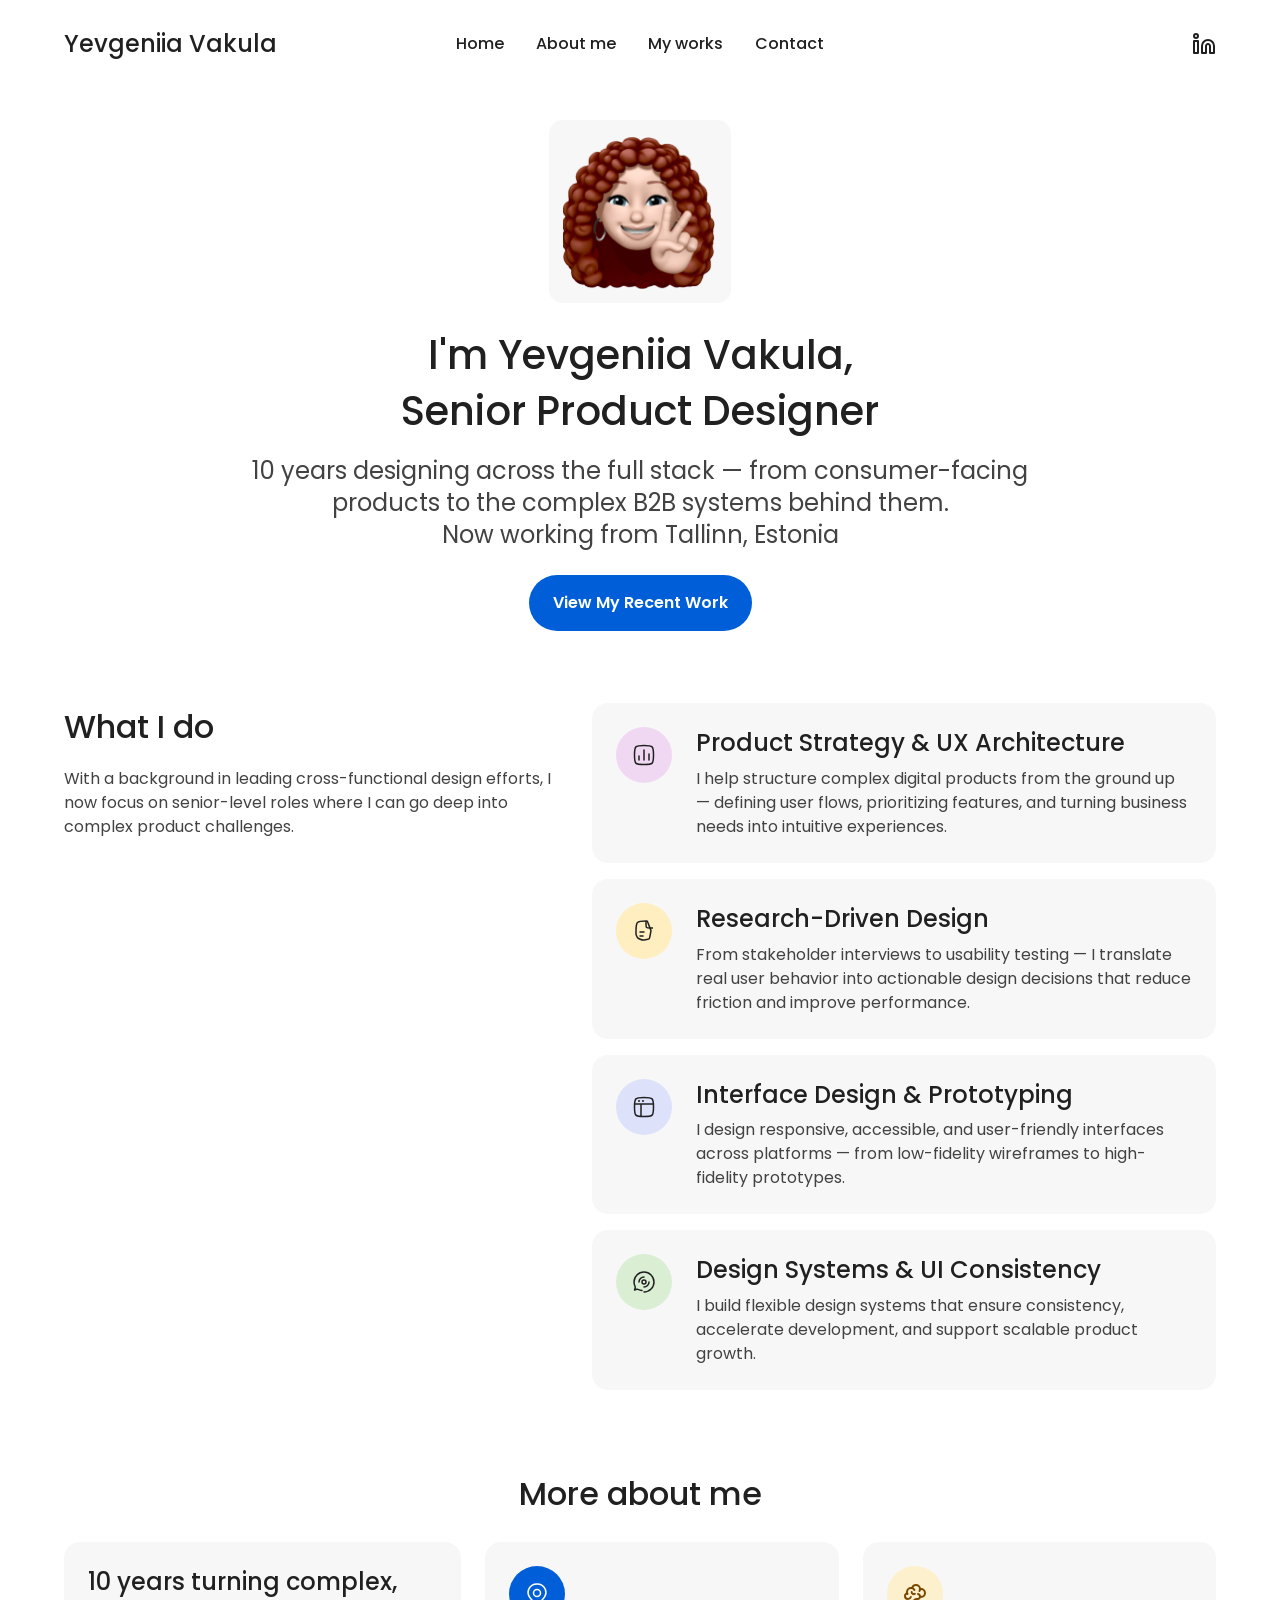
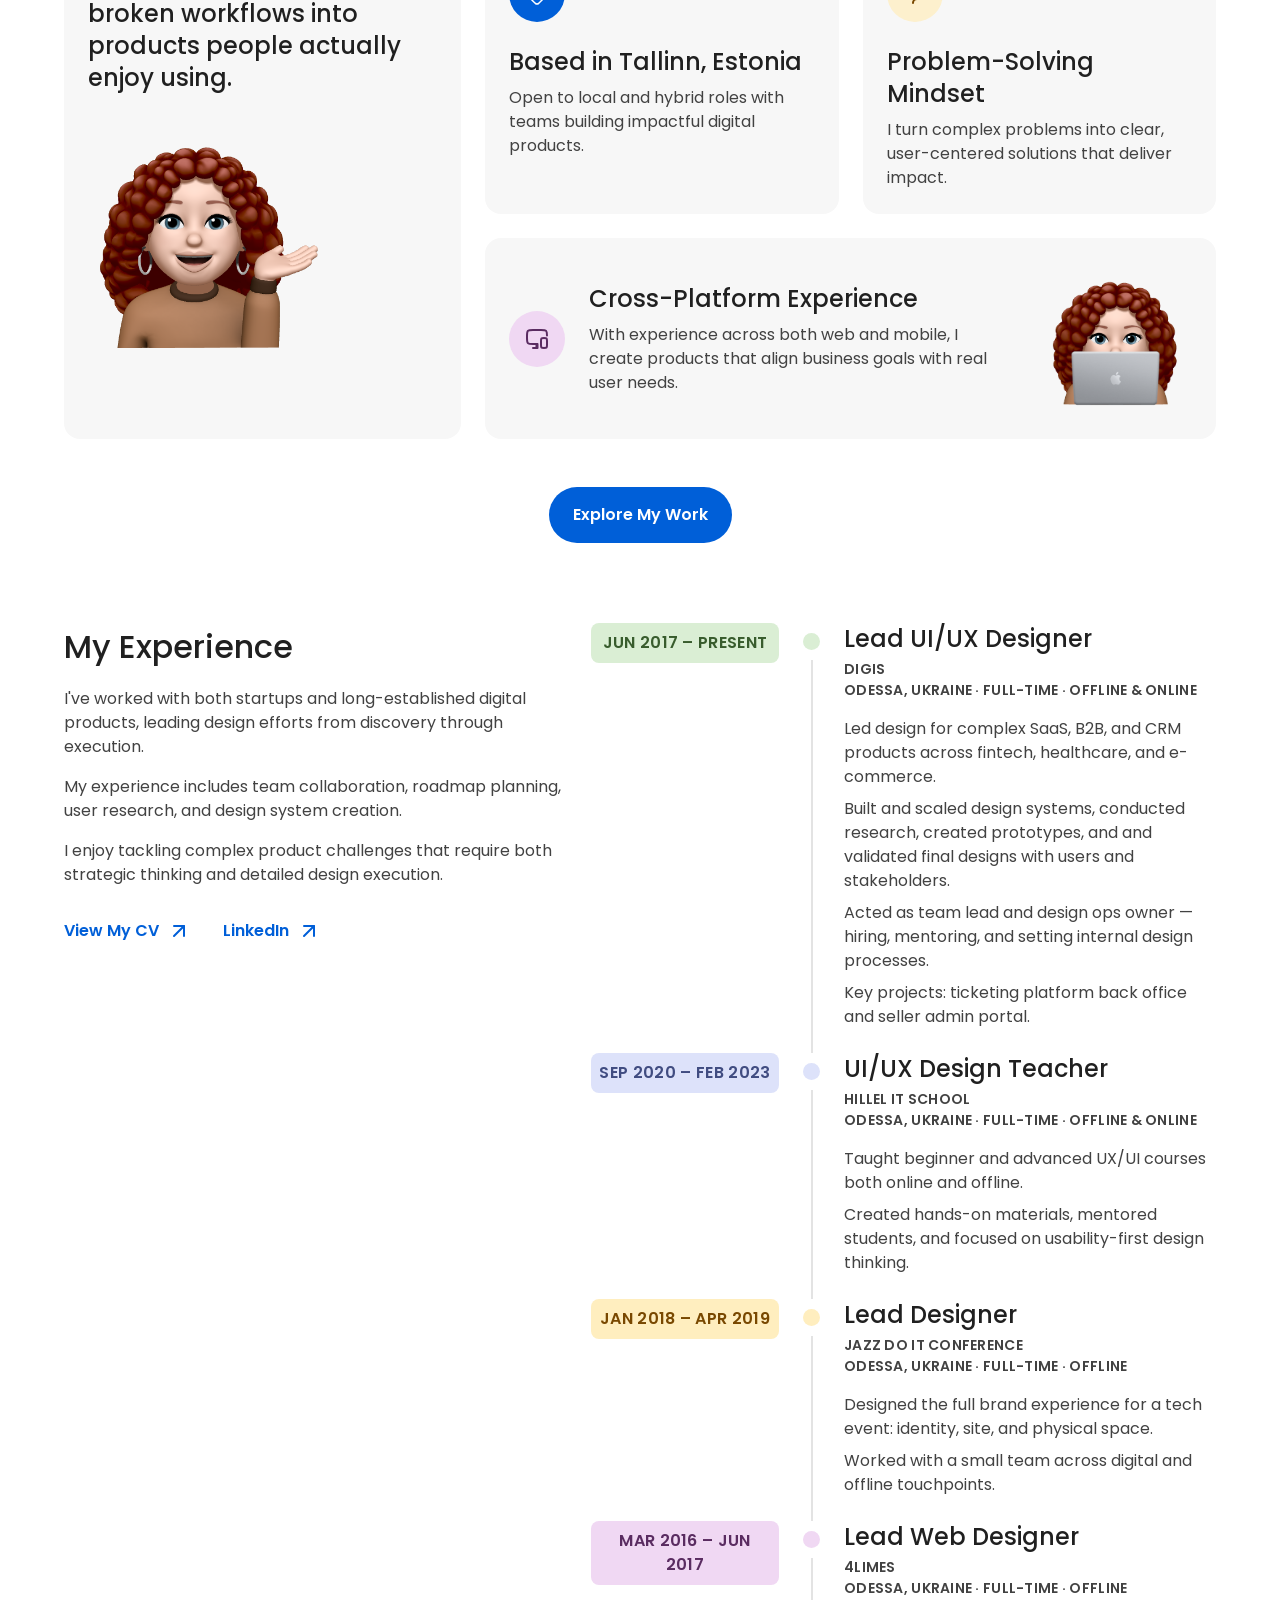
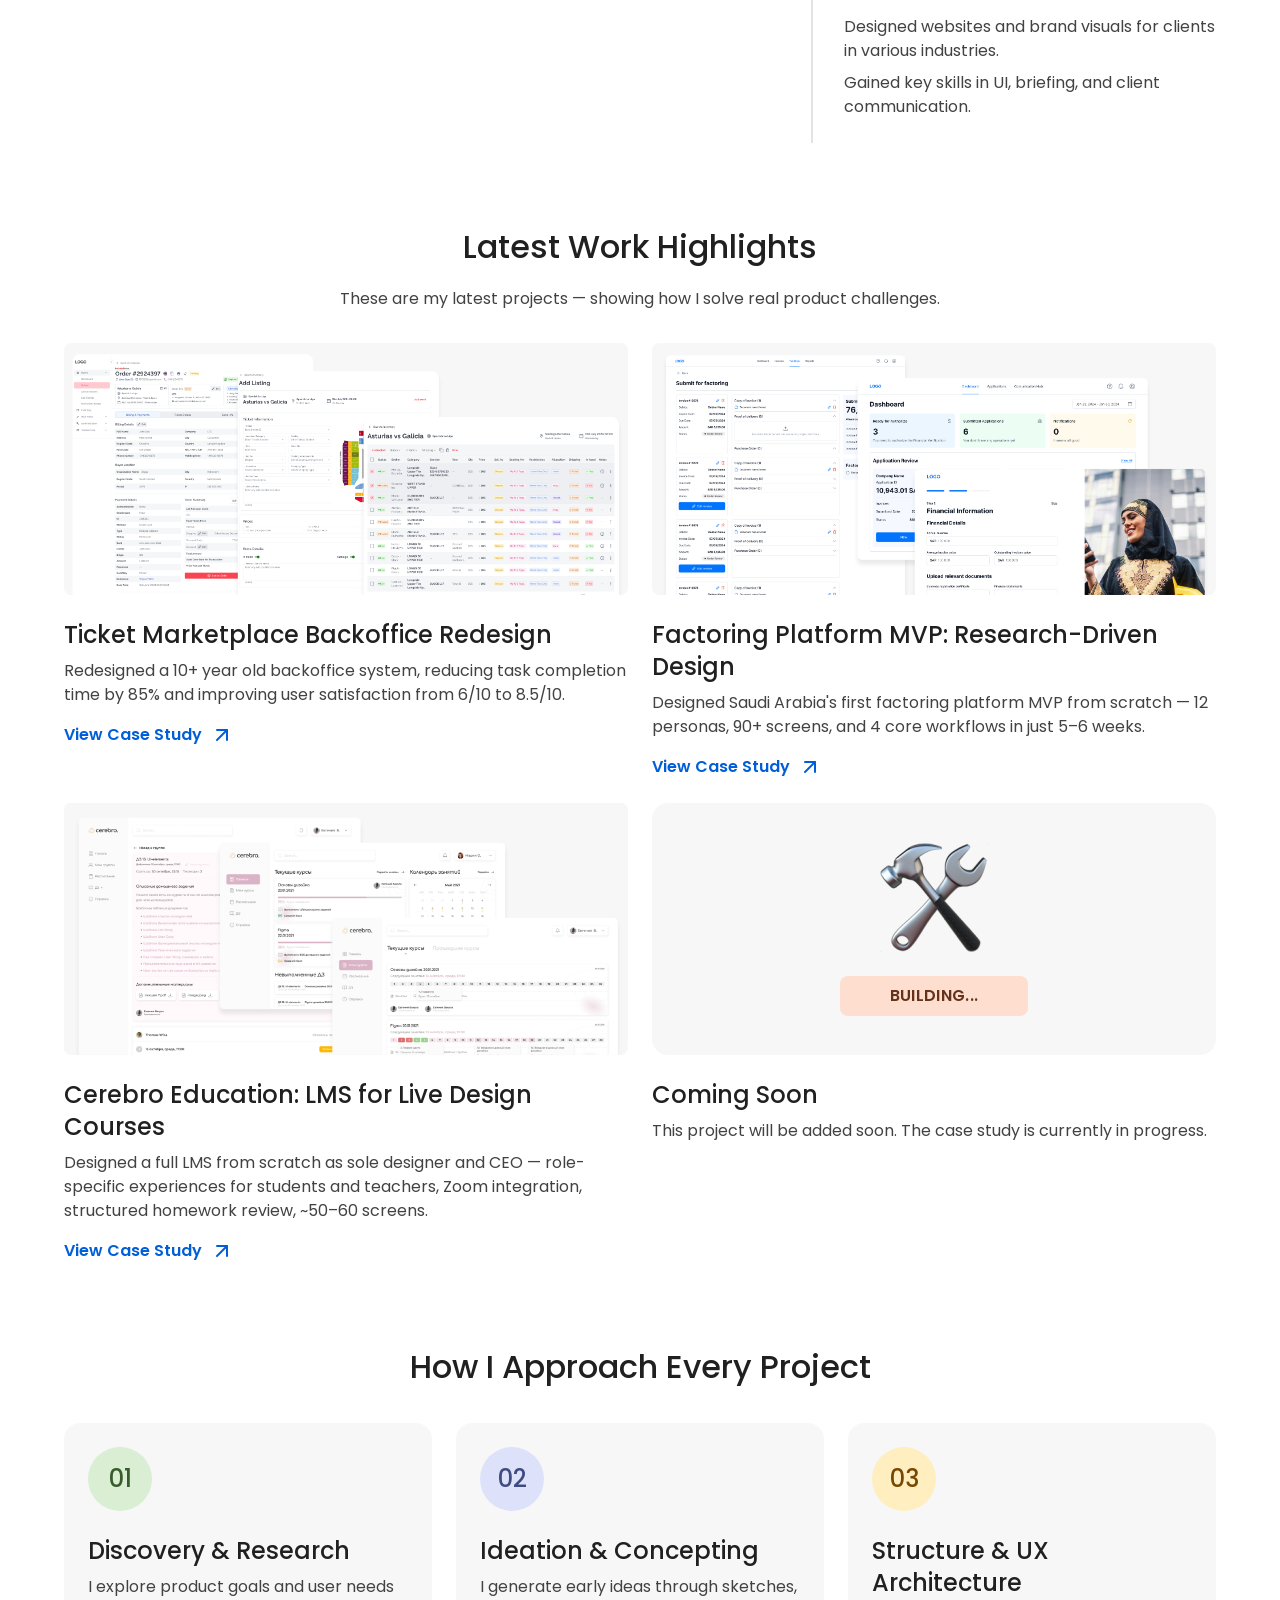
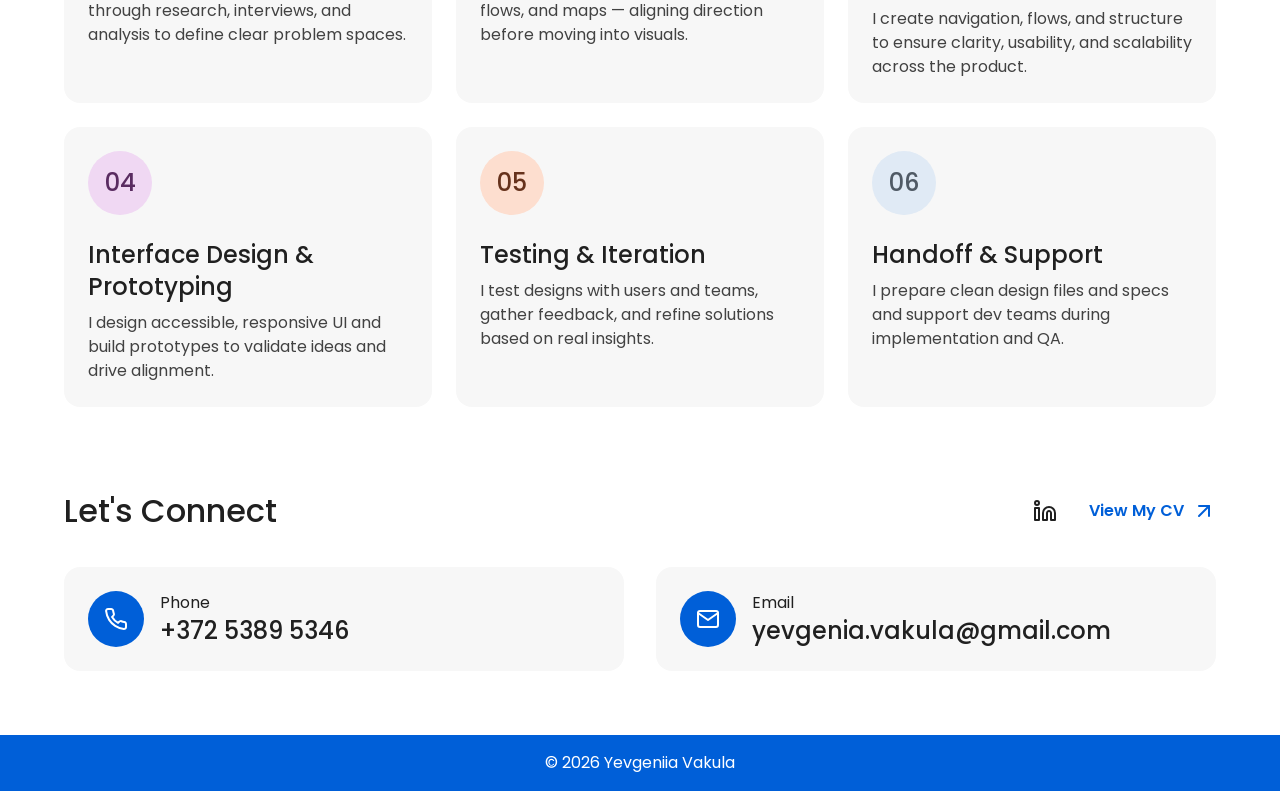
==== commit 70c611fa: "small bugfix" ====
--- a/public/index.html
+++ b/public/index.html
@@ -296,6 +296,10 @@
             <img src="assets/building-emoji.png" alt="" class="work-card__placeholder-icon" width="109" height="109">
             <span class="work-card__placeholder-badge">Building...</span>
           </div>
+          <div class="work-card__content">
+            <h3 class="title--card work-card__title">Coming Soon</h3>
+            <p class="work-card__text">This project will be added soon. The case study is currently in progress.</p>
+          </div>
         </article>
       </div>
     </div>
